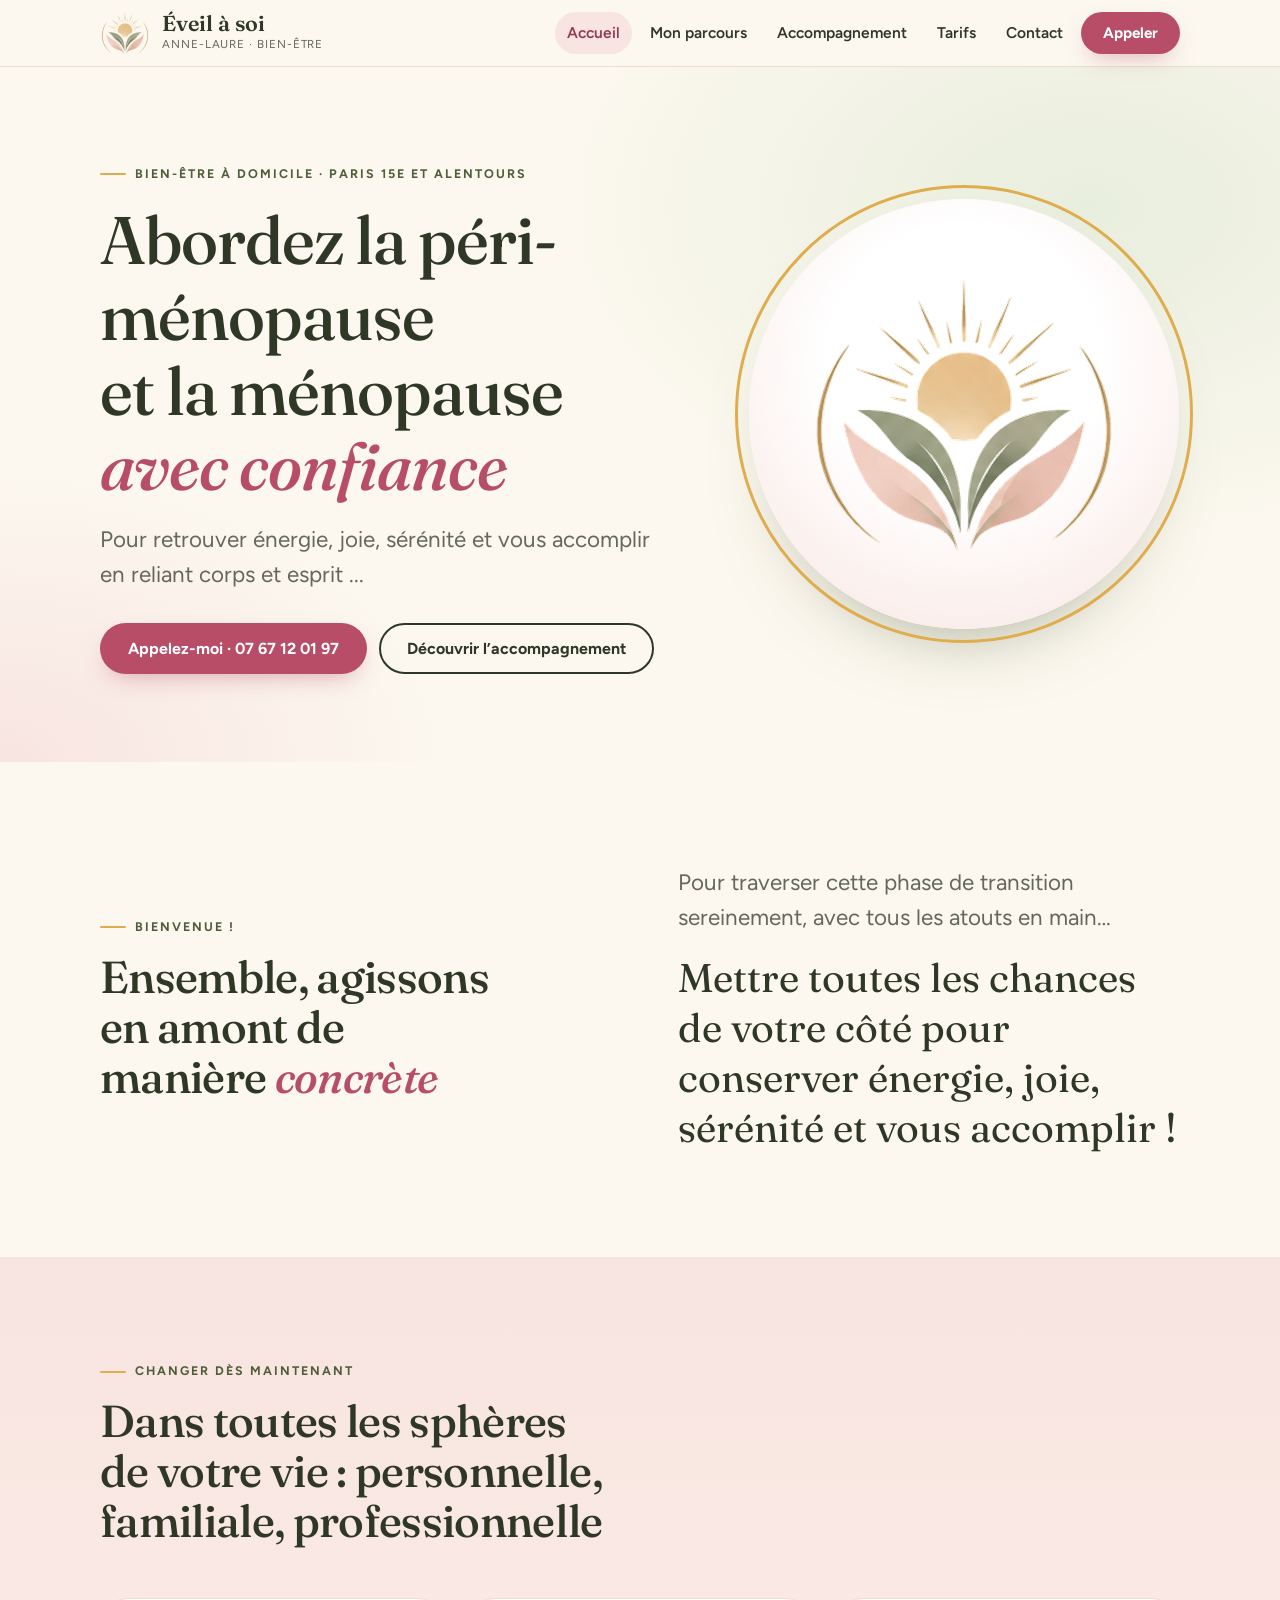
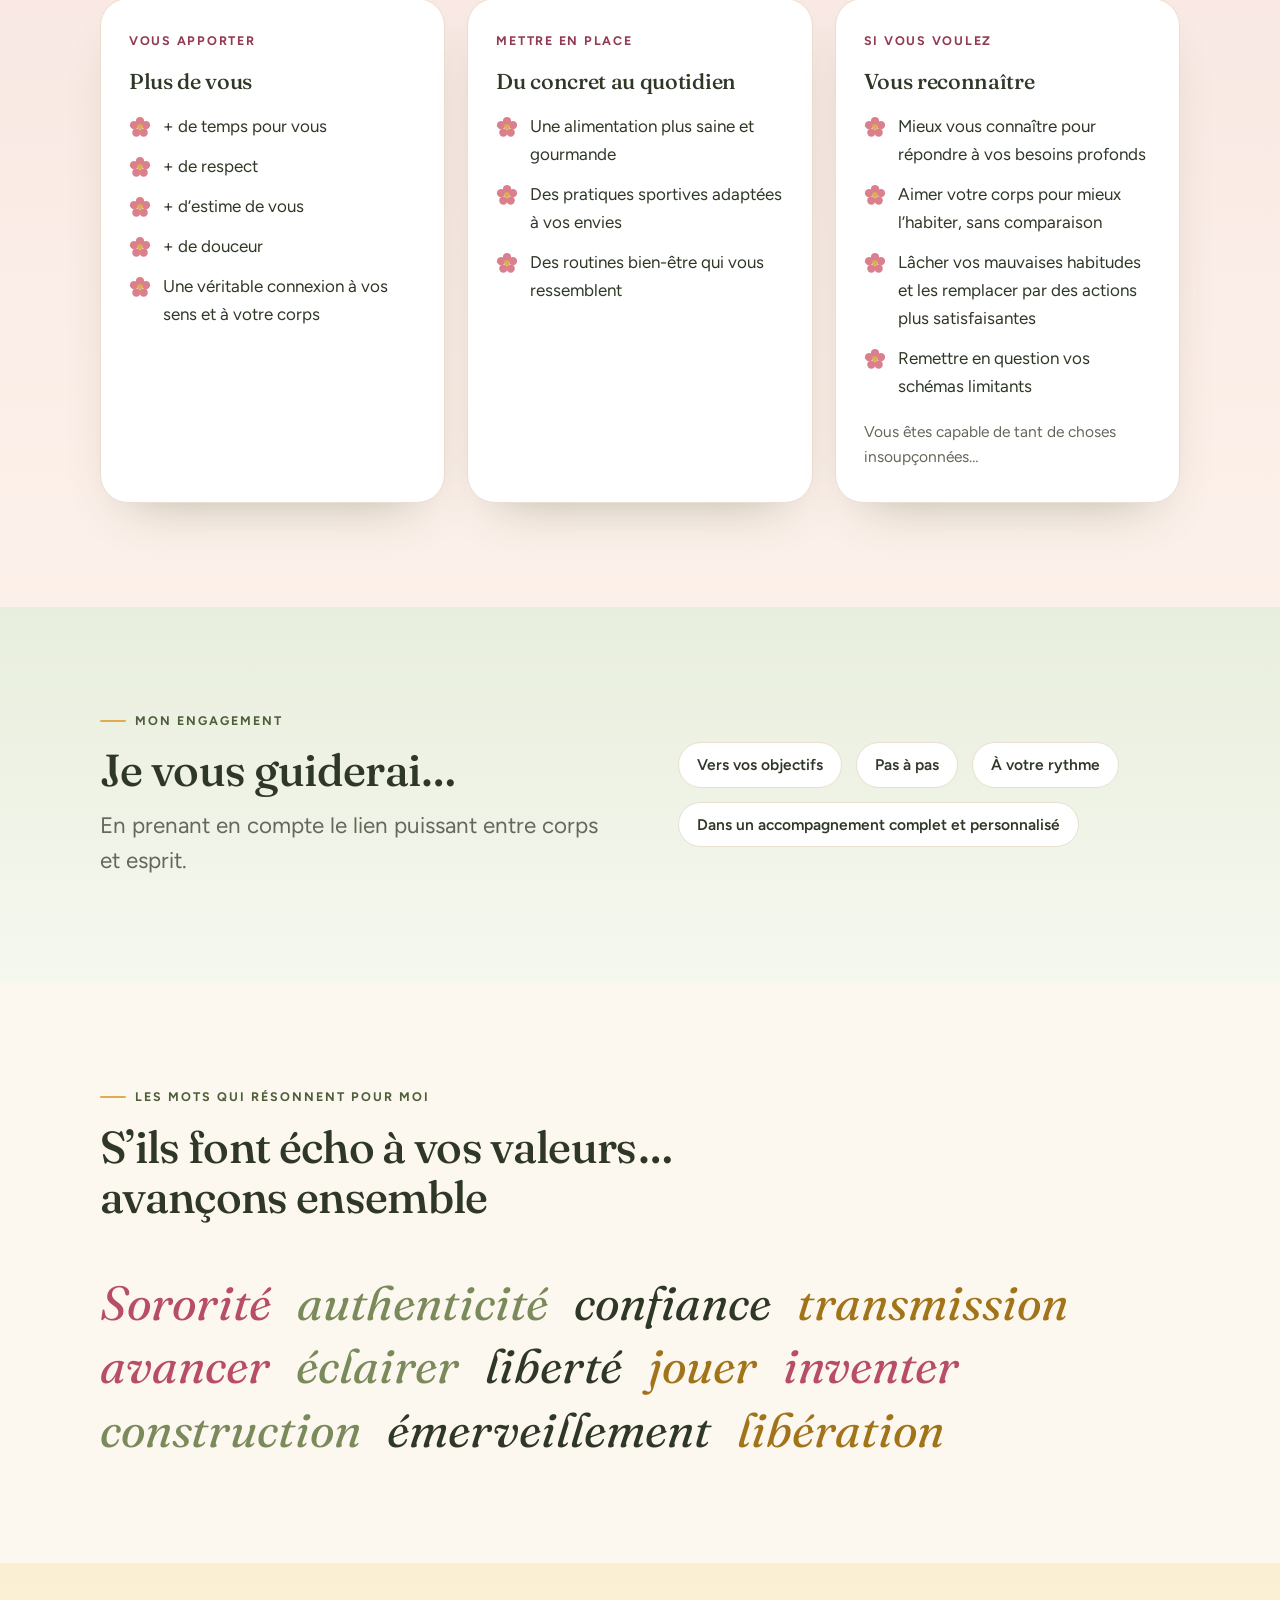
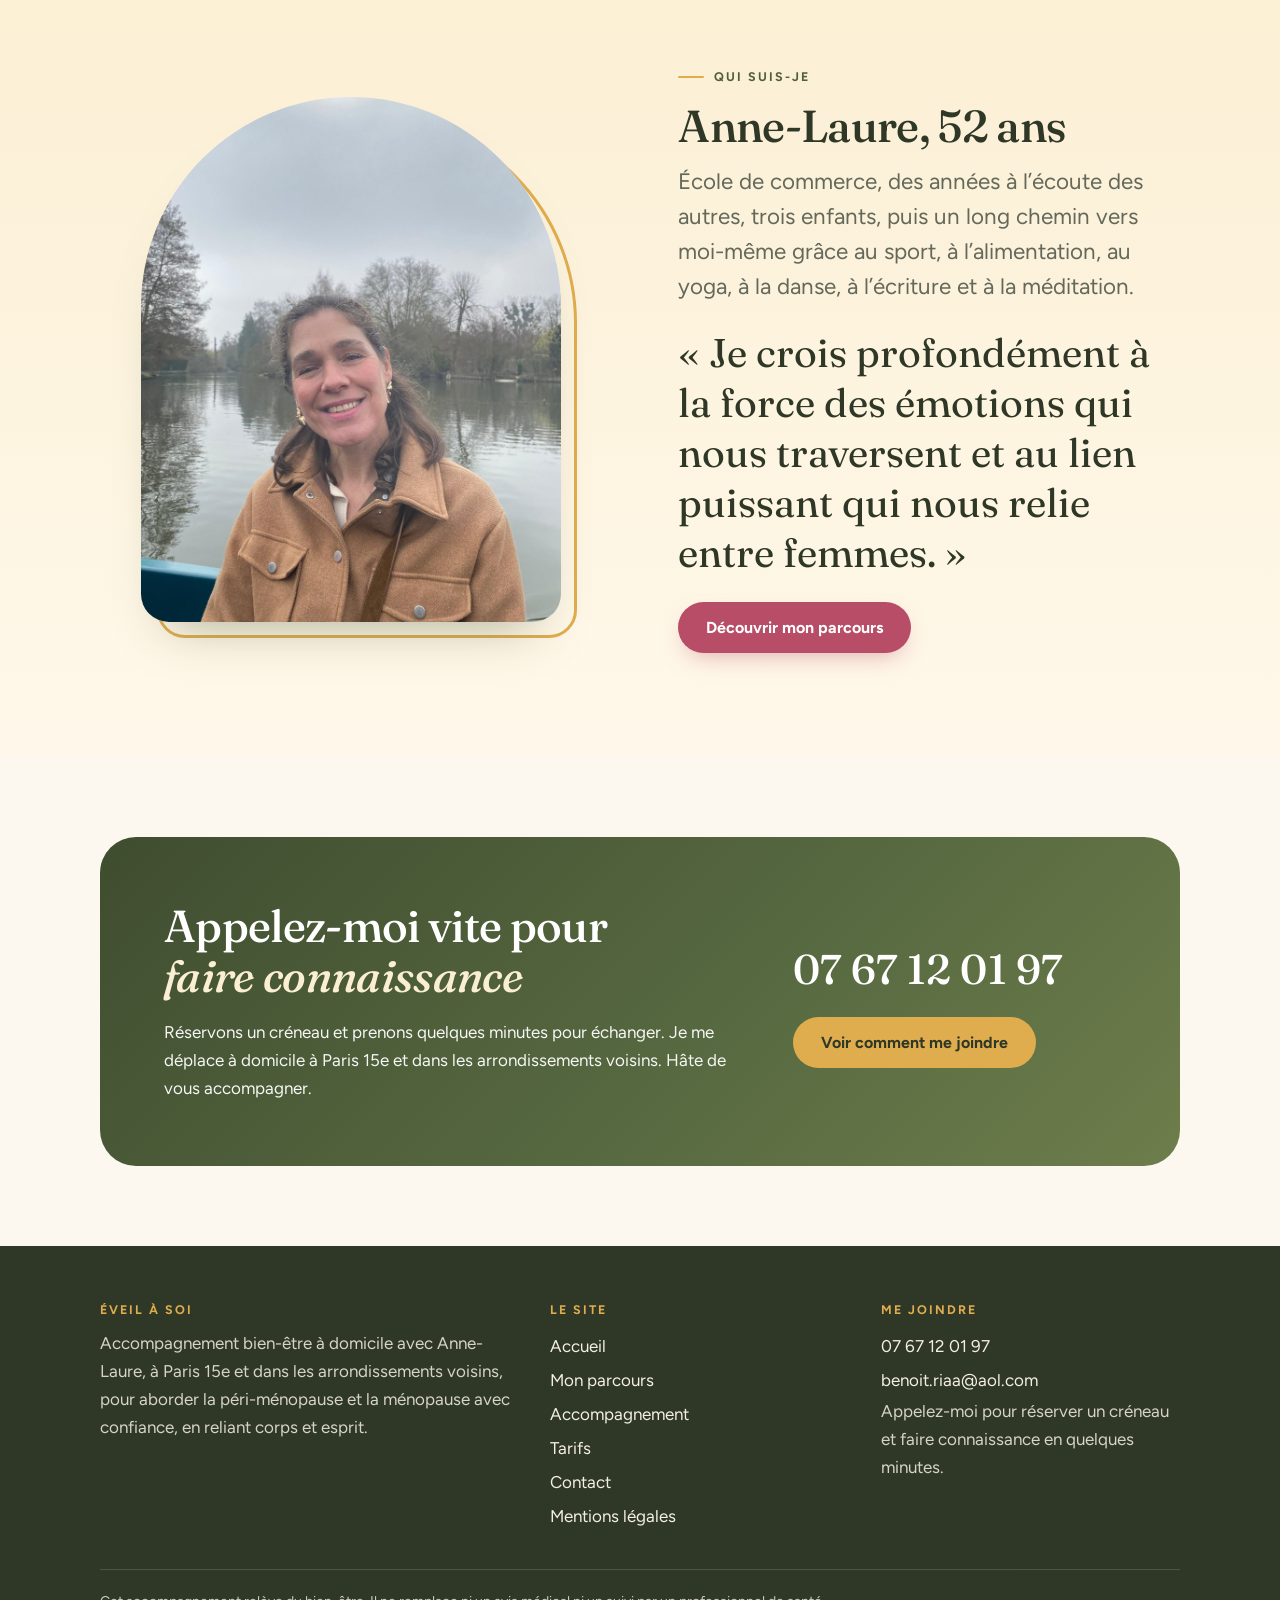
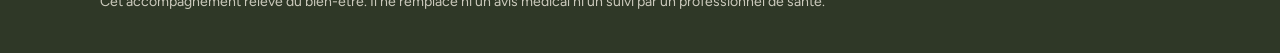
==== index.html @ 2b0d6196 "Update index.html" ====
<!doctype html><html lang="fr"><head><meta charset="utf-8"><meta name="viewport" content="width=device-width,initial-scale=1,viewport-fit=cover"><title>Éveil à soi Bien-être Paris 15e</title><meta name="description" content="Éveil à soi, accompagnement bien-être à domicile à Paris 15e pour aborder la péri-ménopause et la ménopause avec confiance."><meta name="theme-color" content="#b84d68"><link rel="icon" href="favicon.png" type="image/png"><link rel="apple-touch-icon" href="apple-touch-icon.png"><meta property="og:type" content="website"><meta property="og:locale" content="fr_FR"><meta property="og:title" content="Éveil à soi Bien-être Paris 15e"><meta property="og:description" content="Éveil à soi, accompagnement bien-être à domicile à Paris 15e pour aborder la péri-ménopause et la ménopause avec confiance."><meta property="og:image" content="https://annelaureriaudsimon-web.github.io/annelaure-bienetre/apercu-eveil.jpg"><meta property="og:image:width" content="1200"><meta property="og:image:height" content="630"><meta property="og:image:alt" content="Éveil à soi : un soleil se lève sur deux feuilles vertes et deux pétales roses"><meta name="twitter:card" content="summary_large_image"><link rel="canonical" href="https://annelaureriaudsimon-web.github.io/annelaure-bienetre/"><meta property="og:url" content="https://annelaureriaudsimon-web.github.io/annelaure-bienetre/"><link rel="preconnect" href="https://fonts.googleapis.com"><link rel="preconnect" href="https://fonts.gstatic.com" crossorigin><link rel="stylesheet" href="https://fonts.googleapis.com/css2?family=Figtree:wght@400;600;700&family=Fraunces:ital,opsz,wght@0,9..144,400;0,9..144,500;0,9..144,600;1,9..144,400;1,9..144,500&display=swap"><link rel="stylesheet" href="style.css"></head><body><div class="page"><header class="site-header"><div class="wrap bar">
<a class="brand" href="index.html"><img src="logo-eveil-petit.png" alt="" width="200" height="184"><span><b>Éveil à soi</b><small>Anne-Laure · Bien-être</small></span></a>
<button class="menu-btn" type="button" aria-expanded="false" aria-controls="nav">Menu</button>
<nav class="nav" id="nav" aria-label="Navigation principale"><a class="link" href="index.html" aria-current="page">Accueil</a><a class="link" href="a-propos.html">Mon parcours</a><a class="link" href="accompagnement.html">Accompagnement</a><a class="link" href="tarifs.html">Tarifs</a><a class="link" href="contact.html">Contact</a><a class="btn btn-main btn-sm" href="tel:+33767120197">Appeler</a></nav>
</div></header><main>
<section class="hero"><div class="wrap hero-grid">
<div>
<span class="eyebrow">Bien-être à domicile · Paris 15e et alentours</span>
<h1>Abordez la péri-ménopause <br> et la ménopause <em>avec confiance</em></h1>
<p class="lead">Pour retrouver énergie, joie, sérénité et vous accomplir <br> en reliant corps et esprit ...</p>
<div class="btn-row"><a class="btn btn-main" href="tel:+33767120197">Appelez-moi · 07 67 12 01 97</a><a class="btn btn-ghost" href="accompagnement.html">Découvrir l’accompagnement</a></div>
</div>
<div class="emblem"><img src="logo-eveil.png" alt="Logo Éveil à soi : un soleil se lève sur deux feuilles vertes et deux pétales roses." width="592" height="544"></div>
</div></section>

<section class="section"><div class="wrap split">
<div class="head" style="margin:0"><span class="eyebrow">Bienvenue !</span><h2>Ensemble, agissons en amont de manière <em>concrète</em></h2></div>
<div style="display:grid;gap:18px"><p class="lead">Pour traverser cette phase de transition sereinement, avec tous les atouts en main…</p><p class="big-quote">Mettre toutes les chances de votre côté pour conserver énergie, joie, sérénité et vous accomplir !</p></div>
</div></section>

<section class="section tint-blush"><div class="wrap">
<div class="head"><span class="eyebrow">Changer dès maintenant</span><h2>Dans toutes les sphères de votre vie : personnelle, familiale, professionnelle</h2></div>
<div class="cards">
<article class="card raised"><span class="tag">Vous apporter</span><h3>Plus de vous</h3><ul class="petals"><li>+ de temps pour vous</li><li>+ de respect</li><li>+ d’estime de vous</li><li>+ de douceur</li><li>Une véritable connexion à vos sens et à votre corps</li></ul></article>
<article class="card raised"><span class="tag">Mettre en place</span><h3>Du concret au quotidien</h3><ul class="petals"><li>Une alimentation plus saine et gourmande</li><li>Des pratiques sportives adaptées à vos envies</li><li>Des routines bien-être qui vous ressemblent</li></ul></article>
<article class="card raised"><span class="tag">Si vous voulez</span><h3>Vous reconnaître</h3><ul class="petals"><li>Mieux vous connaître pour répondre à vos besoins profonds</li><li>Aimer votre corps pour mieux l’habiter, sans comparaison</li><li>Lâcher vos mauvaises habitudes et les remplacer par des actions plus satisfaisantes</li><li>Remettre en question vos schémas limitants</li></ul><p class="note">Vous êtes capable de tant de choses insoupçonnées…</p></article>
</div></div></section>

<section class="section tint-sky"><div class="wrap split">
<div class="head" style="margin:0"><span class="eyebrow">Mon engagement</span><h2>Je vous guiderai…</h2><p class="lead">En prenant en compte le lien puissant entre corps et esprit.</p></div>
<div class="chips" style="gap:14px"><span class="chip">Vers vos objectifs</span><span class="chip">Pas à pas</span><span class="chip">À votre rythme</span><span class="chip">Dans un accompagnement complet et personnalisé</span></div>
</div></section>

<section class="section"><div class="wrap">
<div class="head"><span class="eyebrow">Les mots qui résonnent pour moi</span><h2>S’ils font écho à vos valeurs… avançons ensemble</h2></div>
<p class="words"><span>Sororité</span><span>authenticité</span><span>confiance</span><span>transmission</span><span>avancer</span><span>éclairer</span><span>liberté</span><span>jouer</span><span>inventer</span><span>construction</span><span>émerveillement</span><span>libération</span></p>
</div></section>

<section class="section tint-sun"><div class="wrap split">
<figure class="portrait"><img src="portrait.jpg" alt="Anne-Laure, souriante, en manteau camel au bord d’une rivière" width="900" height="1200"></figure>
<div style="display:grid;gap:24px">
<div class="head" style="margin:0"><span class="eyebrow">Qui suis-je</span><h2>Anne-Laure, 52 ans</h2><p class="lead">École de commerce, des années à l’écoute des autres, trois enfants, puis un long chemin vers moi-même grâce au sport, à l’alimentation, au yoga, à la danse, à l’écriture et à la méditation.</p></div>
<p class="big-quote">« Je crois profondément à la force des émotions qui nous traversent et au lien puissant qui nous relie entre femmes. »</p>
<div class="btn-row"><a class="btn btn-main" href="a-propos.html">Découvrir mon parcours</a></div>
</div>
</div></section>
<div class="wrap cta-wrap"><div class="cta">
<div style="display:grid;gap:16px"><h2>Appelez-moi vite pour <em>faire connaissance</em></h2><p>Réservons un créneau et prenons quelques minutes pour échanger. Je me déplace à domicile à Paris 15e et dans les arrondissements voisins. Hâte de vous accompagner.</p></div>
<div class="side"><a class="phone" href="tel:+33767120197">07 67 12 01 97</a><a class="btn btn-sun" href="contact.html">Voir comment me joindre</a></div>
</div></div>
</main><footer class="site-footer"><div class="wrap">
<div class="foot">
<div><h4>Éveil à soi</h4><p>Accompagnement bien-être à domicile avec Anne-Laure, à Paris 15e et dans les arrondissements voisins, pour aborder la péri-ménopause et la ménopause avec confiance, en reliant corps et esprit.</p></div>
<div><h4>Le site</h4><a href="index.html">Accueil</a><a href="a-propos.html">Mon parcours</a><a href="accompagnement.html">Accompagnement</a><a href="tarifs.html">Tarifs</a><a href="contact.html">Contact</a><a href="mentions-legales.html">Mentions légales</a></div>
<div><h4>Me joindre</h4><a href="tel:+33767120197">07 67 12 01 97</a><a href="mailto:benoit.riaa@aol.com">benoit.riaa@aol.com</a><p>Appelez-moi pour réserver un créneau et faire connaissance en quelques minutes.</p></div>
</div>
<p class="legal">Cet accompagnement relève du bien-être. Il ne remplace ni un avis médical ni un suivi par un professionnel de santé.</p>
</div></footer></div><script src="site.js"></script></body></html>
---- style.css ----
/* Concept : pages aériennes, grandes respirations, lavis de ciel et de pivoine, titres en serif doux, un accent doré. */
:root{
  --paper:#fcf8ef;
  --blush:#f8e4e0;
  --sky:#e8eedd;
  --apricot:#fbefd3;
  --peony:#b84d68;
  --peony-deep:#933a52;
  --sun:#e0ad4e;
  --leaf:#7a8a5a;
  --leaf-deep:#4f5e3a;
  --ink:#2f3827;
  --muted:#64685a;
  --line:#eadfce;
  --white:#ffffff;
  --display:"Fraunces",Georgia,"Times New Roman",serif;
  --body:"Figtree","Helvetica Neue",Arial,sans-serif;
  --petal:url("data:image/svg+xml,%3Csvg xmlns='http://www.w3.org/2000/svg' viewBox='0 0 24 24'%3E%3Cg fill='%23d9808c'%3E%3Ccircle cx='12' cy='5.5' r='4.5'/%3E%3Ccircle cx='18.5' cy='10' r='4.5'/%3E%3Ccircle cx='16' cy='18' r='4.5'/%3E%3Ccircle cx='8' cy='18' r='4.5'/%3E%3Ccircle cx='5.5' cy='10' r='4.5'/%3E%3C/g%3E%3Ccircle cx='12' cy='12' r='3' fill='%23e0ad4e'/%3E%3C/svg%3E");
  color-scheme:light;
}
*{box-sizing:border-box}
html{scroll-behavior:smooth}
body{margin:0;background:var(--paper);color:var(--ink);font-family:var(--body);font-size:1.0625rem;line-height:1.65;-webkit-font-smoothing:antialiased}
img{max-width:100%;display:block}
a{color:var(--peony-deep)}
a:focus-visible,button:focus-visible{outline:3px solid var(--sun);outline-offset:3px;border-radius:6px}
h1,h2,h3{font-family:var(--display);font-weight:500;line-height:1.12;letter-spacing:-.015em;text-wrap:balance;margin:0}
h1{font-size:clamp(2.3rem,5.6vw,4.2rem)}
h2{font-size:clamp(1.8rem,3.8vw,2.8rem)}
h3{font-size:1.35rem}
em{font-style:italic;color:var(--peony)}
p{margin:0}
.wrap{width:100%;max-width:1120px;margin-inline:auto;padding-inline:20px}
.eyebrow{font-size:.78rem;font-weight:700;letter-spacing:.16em;text-transform:uppercase;color:var(--leaf-deep);display:inline-flex;align-items:center;gap:.6rem}
.eyebrow::before{content:"";width:1.6rem;height:2px;background:var(--sun);border-radius:2px}
.lead{font-size:clamp(1.15rem,2vw,1.4rem);line-height:1.55;color:var(--muted);max-width:40rem}

/* header */
.site-header{position:sticky;top:env(safe-area-inset-top,0px);z-index:20;background:rgba(252,248,239,.92);backdrop-filter:blur(10px);border-bottom:1px solid var(--line)}
.bar{display:flex;align-items:center;justify-content:space-between;gap:16px;padding-block:10px}
.brand{display:flex;align-items:center;gap:12px;text-decoration:none;color:var(--ink);min-width:0}
.brand img{height:46px;width:auto;flex:none}
.brand b{font-family:var(--display);font-weight:600;font-size:1.35rem;display:block;line-height:1.1}
.brand small{display:block;font-size:.72rem;letter-spacing:.08em;text-transform:uppercase;color:var(--muted)}
.nav{display:flex;align-items:center;gap:6px}
.nav a.link{text-decoration:none;color:var(--ink);font-weight:600;font-size:.97rem;padding:8px 12px;border-radius:999px}
.nav a.link:hover{background:var(--blush)}
.nav a.link[aria-current="page"]{background:var(--blush);color:var(--peony-deep)}
.menu-btn{display:none;background:var(--blush);border:0;color:var(--ink);font:600 .95rem var(--body);padding:10px 16px;border-radius:999px;cursor:pointer}

/* buttons */
.btn{display:inline-flex;align-items:center;justify-content:center;gap:.6rem;font:700 1rem var(--body);text-decoration:none;padding:14px 26px;border-radius:999px;border:2px solid transparent;cursor:pointer;transition:transform .2s,box-shadow .2s,background .2s}
.btn-main{background:var(--peony);color:#fff;box-shadow:0 10px 24px -10px rgba(184,77,104,.5)}
.btn-main:hover{background:var(--peony-deep);transform:translateY(-2px)}
.btn-ghost{background:transparent;border-color:var(--ink);color:var(--ink)}
.btn-ghost:hover{background:var(--ink);color:#fff}
.btn-sun{background:var(--sun);color:var(--ink)}
.btn-sun:hover{transform:translateY(-2px);box-shadow:0 10px 24px -10px rgba(0,0,0,.4)}
.btn-sm{padding:10px 20px;font-size:.95rem}
.btn-row{display:flex;flex-wrap:wrap;gap:12px}

/* sections */
.section{padding-block:clamp(56px,9vw,104px)}
.tint-blush{background:linear-gradient(180deg,var(--blush),#fcf1ea)}
.tint-sky{background:linear-gradient(180deg,var(--sky),#f5f8ef)}
.tint-sun{background:linear-gradient(180deg,var(--apricot),#fff8ea)}
.head{display:grid;gap:14px;margin-bottom:clamp(28px,5vw,52px);max-width:46rem}

/* hero */
.hero{position:relative;overflow:hidden;padding-block:clamp(40px,7vw,88px);background:
  radial-gradient(60% 70% at 85% 20%,var(--sky),transparent 70%),
  radial-gradient(50% 60% at 0% 100%,var(--blush),transparent 70%),var(--paper)}
.hero-grid{display:grid;grid-template-columns:1.15fr .85fr;gap:clamp(24px,5vw,64px);align-items:center}
.hero-grid>*{min-width:0}
.hero h1{margin-block:18px 20px}
.hero .lead{margin-bottom:30px}
.emblem{position:relative;isolation:isolate;justify-self:center;width:min(100%,430px);aspect-ratio:1;border-radius:50%;display:grid;place-items:center;background:radial-gradient(circle at 50% 38%,#fff 0%,#fff 40%,var(--blush) 100%);box-shadow:0 40px 70px -40px rgba(79,94,58,.5)}
.emblem::before{content:"";position:absolute;inset:-14px;border:3px solid var(--sun);border-radius:50%;z-index:-1}
.emblem img{width:74%;height:auto}
.page-hero{padding-block:clamp(48px,8vw,92px) clamp(40px,6vw,64px);background:radial-gradient(60% 90% at 90% 0%,var(--sky),transparent 70%),radial-gradient(50% 80% at 0% 100%,var(--blush),transparent 70%),var(--paper)}
.page-hero h1{margin-block:16px 18px;font-size:clamp(2.1rem,5vw,3.6rem)}

/* lists */
.petals{list-style:none;margin:0;padding:0;display:grid;gap:12px}
.petals li{position:relative;padding-left:34px}
.petals li::before{content:"";position:absolute;left:0;top:.2em;width:22px;height:22px;background:var(--petal) center/contain no-repeat}
.cards{display:grid;grid-template-columns:repeat(3,1fr);gap:22px}
.cards>*{min-width:0}
.card{background:var(--white);border:1px solid var(--line);border-radius:28px;padding:32px 28px;display:grid;gap:18px;align-content:start}
.card h3{color:var(--ink)}
.card .tag{font-size:.78rem;font-weight:700;letter-spacing:.14em;text-transform:uppercase;color:var(--peony-deep)}
.card.raised{box-shadow:0 24px 50px -30px rgba(79,94,58,.45)}
.card .note{color:var(--muted);font-size:.97rem}

/* statements */
.split{display:grid;grid-template-columns:1fr 1fr;gap:clamp(28px,6vw,80px);align-items:center}
.split>*{min-width:0}
.big-quote{font-family:var(--display);font-size:clamp(1.6rem,3.4vw,2.5rem);line-height:1.25;font-weight:400}
.chips{display:flex;flex-wrap:wrap;gap:10px}
.chip{background:var(--white);border:1px solid var(--line);border-radius:999px;padding:9px 18px;font-weight:600;font-size:.97rem}
.words{display:flex;flex-wrap:wrap;gap:6px 26px;font-family:var(--display);font-size:clamp(1.7rem,4.2vw,3rem);line-height:1.2;font-style:italic}
.words span:nth-child(4n+1){color:var(--peony)}
.words span:nth-child(4n+2){color:var(--leaf)}
.words span:nth-child(4n+3){color:var(--ink)}
.words span:nth-child(4n){color:#a2741a}
.tools{display:grid;grid-template-columns:repeat(3,1fr);gap:16px;padding:0;margin:0;list-style:none}
.tools li{background:var(--white);border:1px solid var(--line);border-radius:22px;padding:22px 22px 22px 66px;position:relative;font-weight:600;min-width:0}
.tools li::before{content:"";position:absolute;left:22px;top:22px;width:28px;height:28px;background:var(--petal) center/contain no-repeat}
.tools li span{display:block;font-weight:400;color:var(--muted);font-size:.95rem;margin-top:2px}

/* timeline (parcours) */
.path{list-style:none;margin:0;padding:0;display:grid;gap:0;position:relative}
.path li{position:relative;padding:0 0 30px 40px;border-left:2px solid var(--line);margin-left:9px}
.path li:last-child{border-left-color:transparent;padding-bottom:0}
.path li::before{content:"";position:absolute;left:-12px;top:2px;width:22px;height:22px;background:var(--petal) center/contain no-repeat}
.path b{font-family:var(--display);font-weight:600;font-size:1.2rem;display:block;color:var(--ink)}
.path span{color:var(--muted)}

/* prices */
.price{font-family:var(--display);font-size:clamp(3rem,7vw,4.6rem);line-height:1;color:var(--peony)}
.price small{font-family:var(--body);font-size:1rem;color:var(--muted);font-weight:600}
.two{display:grid;grid-template-columns:1fr 1fr;gap:22px}
.two>*{min-width:0}
.ribbon{display:inline-block;background:var(--sun);color:var(--ink);font-weight:700;font-size:.8rem;letter-spacing:.1em;text-transform:uppercase;padding:6px 14px;border-radius:999px;justify-self:start}

/* call to action */
.cta{background:linear-gradient(135deg,#3f4d2f,#566840 55%,#6d7d4b);color:#fff;border-radius:36px;padding:clamp(32px,6vw,64px);display:grid;grid-template-columns:1.3fr .7fr;gap:28px;align-items:center;position:relative;overflow:hidden}
.cta>*{min-width:0}
.cta h2{color:#fff}
.cta em{color:var(--apricot)}
.cta p{color:#fff;opacity:.95}
.cta .side{display:grid;gap:14px;justify-items:start}
.phone{font-family:var(--display);font-size:clamp(1.8rem,4.4vw,2.6rem);font-weight:500;letter-spacing:.01em;color:inherit;text-decoration:none;overflow-wrap:anywhere}
.cta-wrap{padding-block:clamp(40px,7vw,80px)}

/* contact */
.contact-box{background:var(--white);border:1px solid var(--line);border-radius:32px;padding:clamp(28px,5vw,48px);display:grid;gap:20px;box-shadow:0 30px 60px -40px rgba(79,94,58,.5)}
.contact-box .phone{color:var(--peony)}
.copy-ok{font-size:.9rem;color:var(--leaf-deep);font-weight:600;min-height:1.4em}

/* footer */
.site-footer{background:var(--ink);color:#f4efe3;padding-block:56px 40px}
.foot{display:grid;grid-template-columns:1.4fr 1fr 1fr;gap:32px}
.foot>*{min-width:0}
.foot h4{margin:0 0 12px;font:700 .78rem var(--body);letter-spacing:.16em;text-transform:uppercase;color:var(--sun)}
.foot a{color:#f4efe3;text-decoration:none;display:block;padding:3px 0}
.foot a:hover{text-decoration:underline}
.foot p{opacity:.85;max-width:26rem}
.legal{margin-top:36px;padding-top:20px;border-top:1px solid rgba(255,255,255,.18);font-size:.88rem;opacity:.8}

@media (max-width:860px){
  .hero-grid,.split,.cta,.foot,.two{grid-template-columns:1fr}
  .cards,.tools{grid-template-columns:1fr}
  .emblem{width:min(78%,340px);order:-1}
  .menu-btn{display:inline-block}
  .nav{position:absolute;left:0;right:0;top:100%;background:var(--paper);border-bottom:1px solid var(--line);flex-direction:column;align-items:stretch;padding:12px 20px 20px;display:none}
  .nav.open{display:flex}
  .nav a.link{padding:12px 14px}
  .site-header .btn-sm{display:none}
  .brand small{display:none}
}
@media (min-width:600px) and (max-width:860px){.tools{grid-template-columns:1fr 1fr}.cards{grid-template-columns:1fr 1fr}}
@media (prefers-reduced-motion:reduce){*{transition:none!important;scroll-behavior:auto!important}}

/* portrait en arche */
.portrait{position:relative;isolation:isolate;justify-self:center;width:min(100%,420px);margin:0}
.portrait img{width:100%;height:auto;aspect-ratio:4/5;object-fit:cover;object-position:50% 40%;border-radius:50% 50% 28px 28px / 40% 40% 28px 28px;box-shadow:0 30px 50px -30px rgba(79,94,58,.5)}
.portrait::before{content:"";position:absolute;inset:16px -16px -16px 16px;border:3px solid var(--sun);border-radius:50% 50% 28px 28px / 40% 40% 28px 28px;z-index:-1}
.zone{display:flex;flex-wrap:wrap;gap:12px}
.zone .chip{font-size:1.05rem;padding:12px 22px}
.chip-main{background:var(--peony);border-color:var(--peony);color:#fff}
@media (max-width:860px){.portrait{width:min(78%,340px);order:-1;margin-right:16px}}
.sr{position:absolute;width:1px;height:1px;overflow:hidden;clip:rect(0 0 0 0);white-space:nowrap}

/* pages texte et notes */
.prose{display:grid;gap:14px}
.prose>*{max-width:46rem}
.prose h2{font-size:clamp(1.35rem,2.6vw,1.7rem);margin-top:18px}
.prose h2:first-child{margin-top:0}
.fine{color:var(--muted);font-size:.95rem;margin-top:8px}
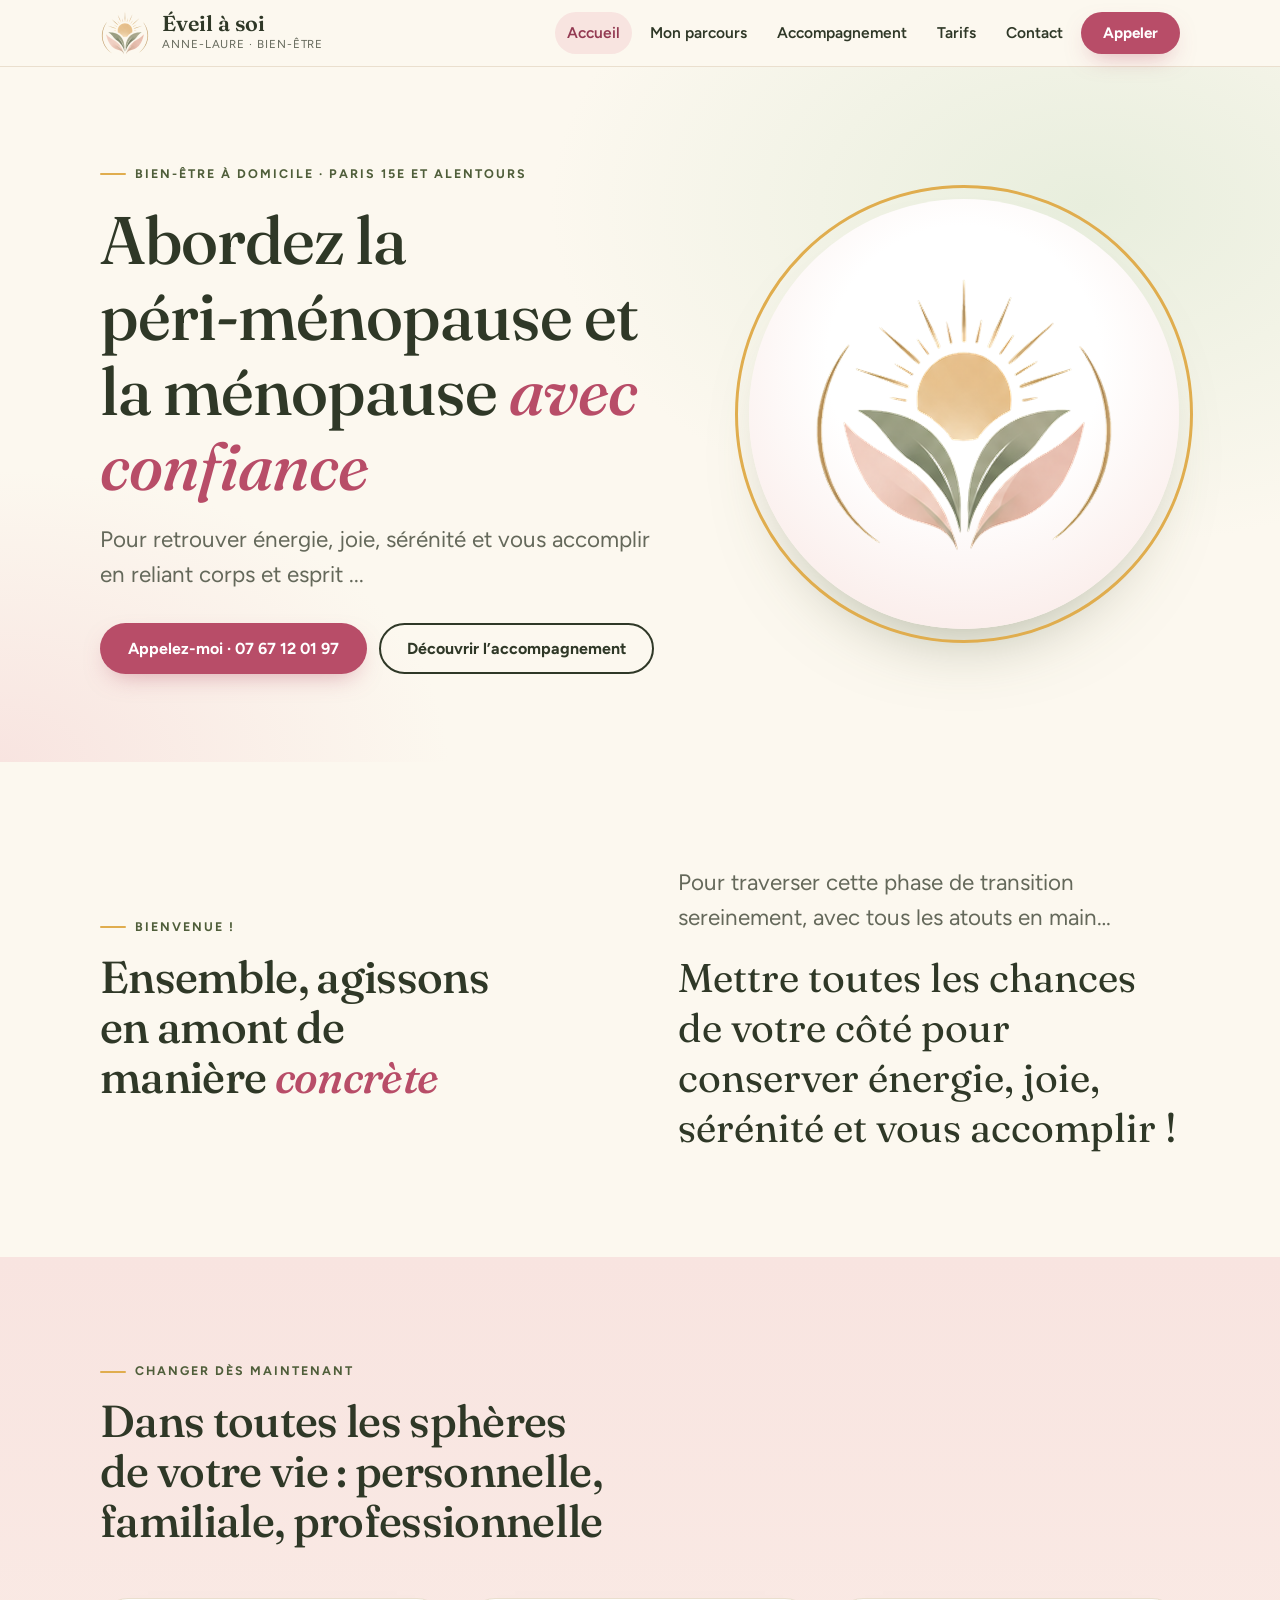
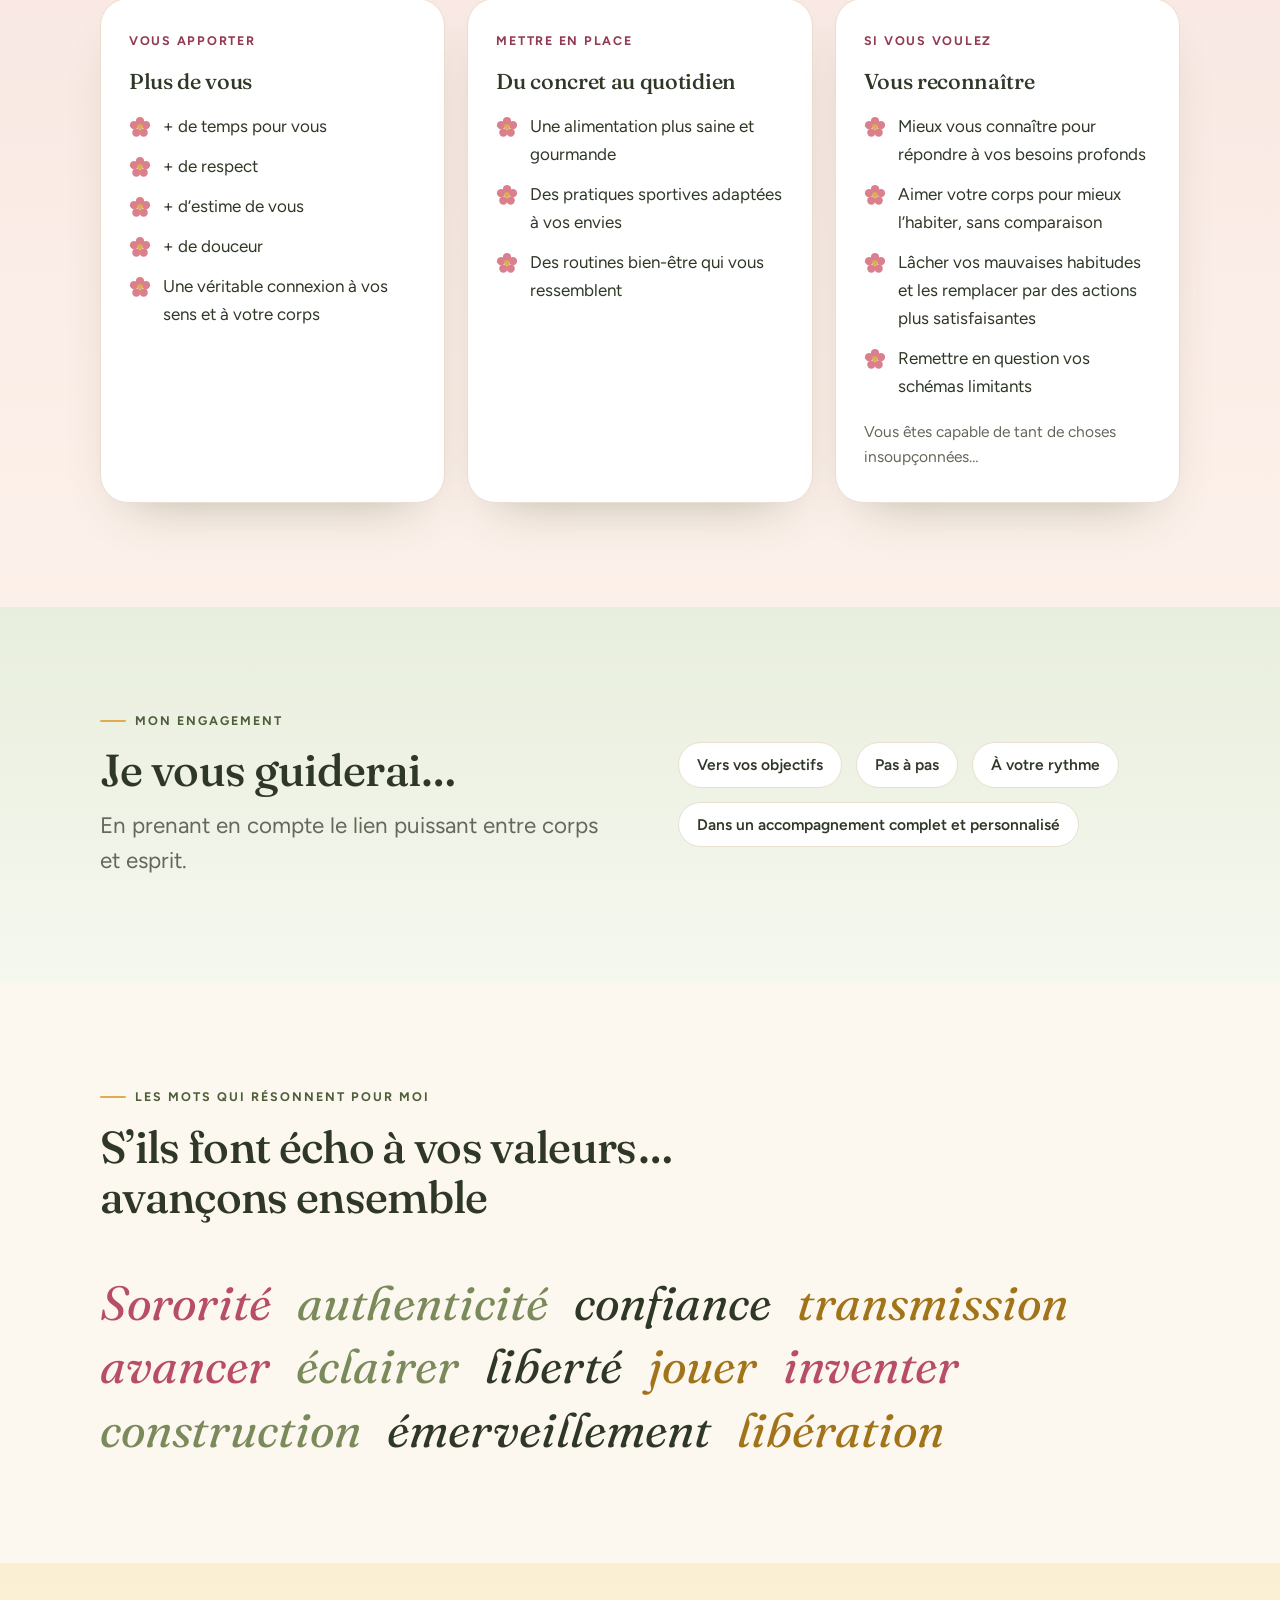
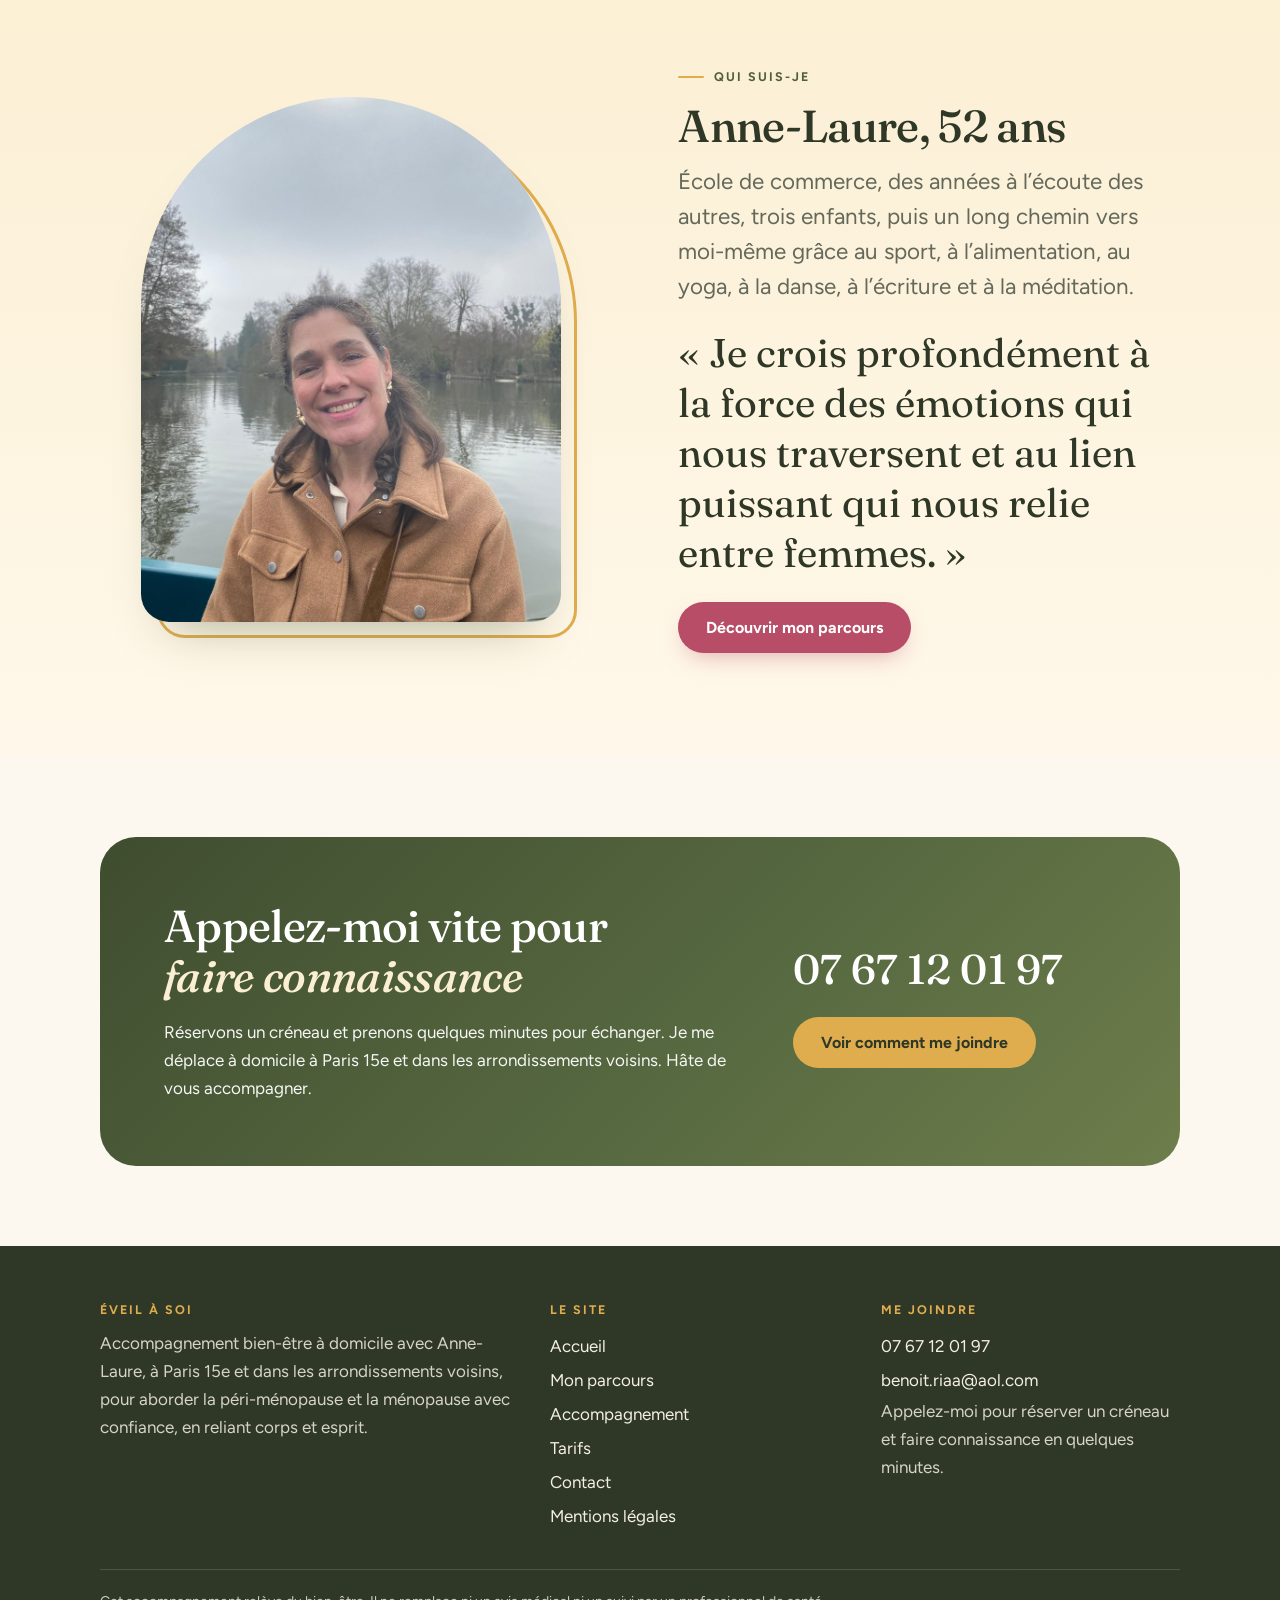
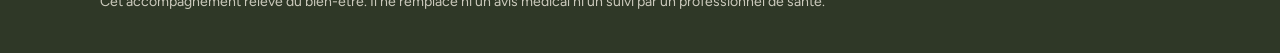
==== commit bf922428: "Update index.html" ====
--- a/index.html
+++ b/index.html
@@ -6,7 +6,7 @@
 <section class="hero"><div class="wrap hero-grid">
 <div>
 <span class="eyebrow">Bien-être à domicile · Paris 15e et alentours</span>
-<h1>Abordez la péri-ménopause <br> et la ménopause <em>avec confiance</em></h1>
+<h1>Abordez la<br>  péri-ménopause et la ménopause <em>avec confiance</em></h1>
 <p class="lead">Pour retrouver énergie, joie, sérénité et vous accomplir <br> en reliant corps et esprit ...</p>
 <div class="btn-row"><a class="btn btn-main" href="tel:+33767120197">Appelez-moi · 07 67 12 01 97</a><a class="btn btn-ghost" href="accompagnement.html">Découvrir l’accompagnement</a></div>
 </div>
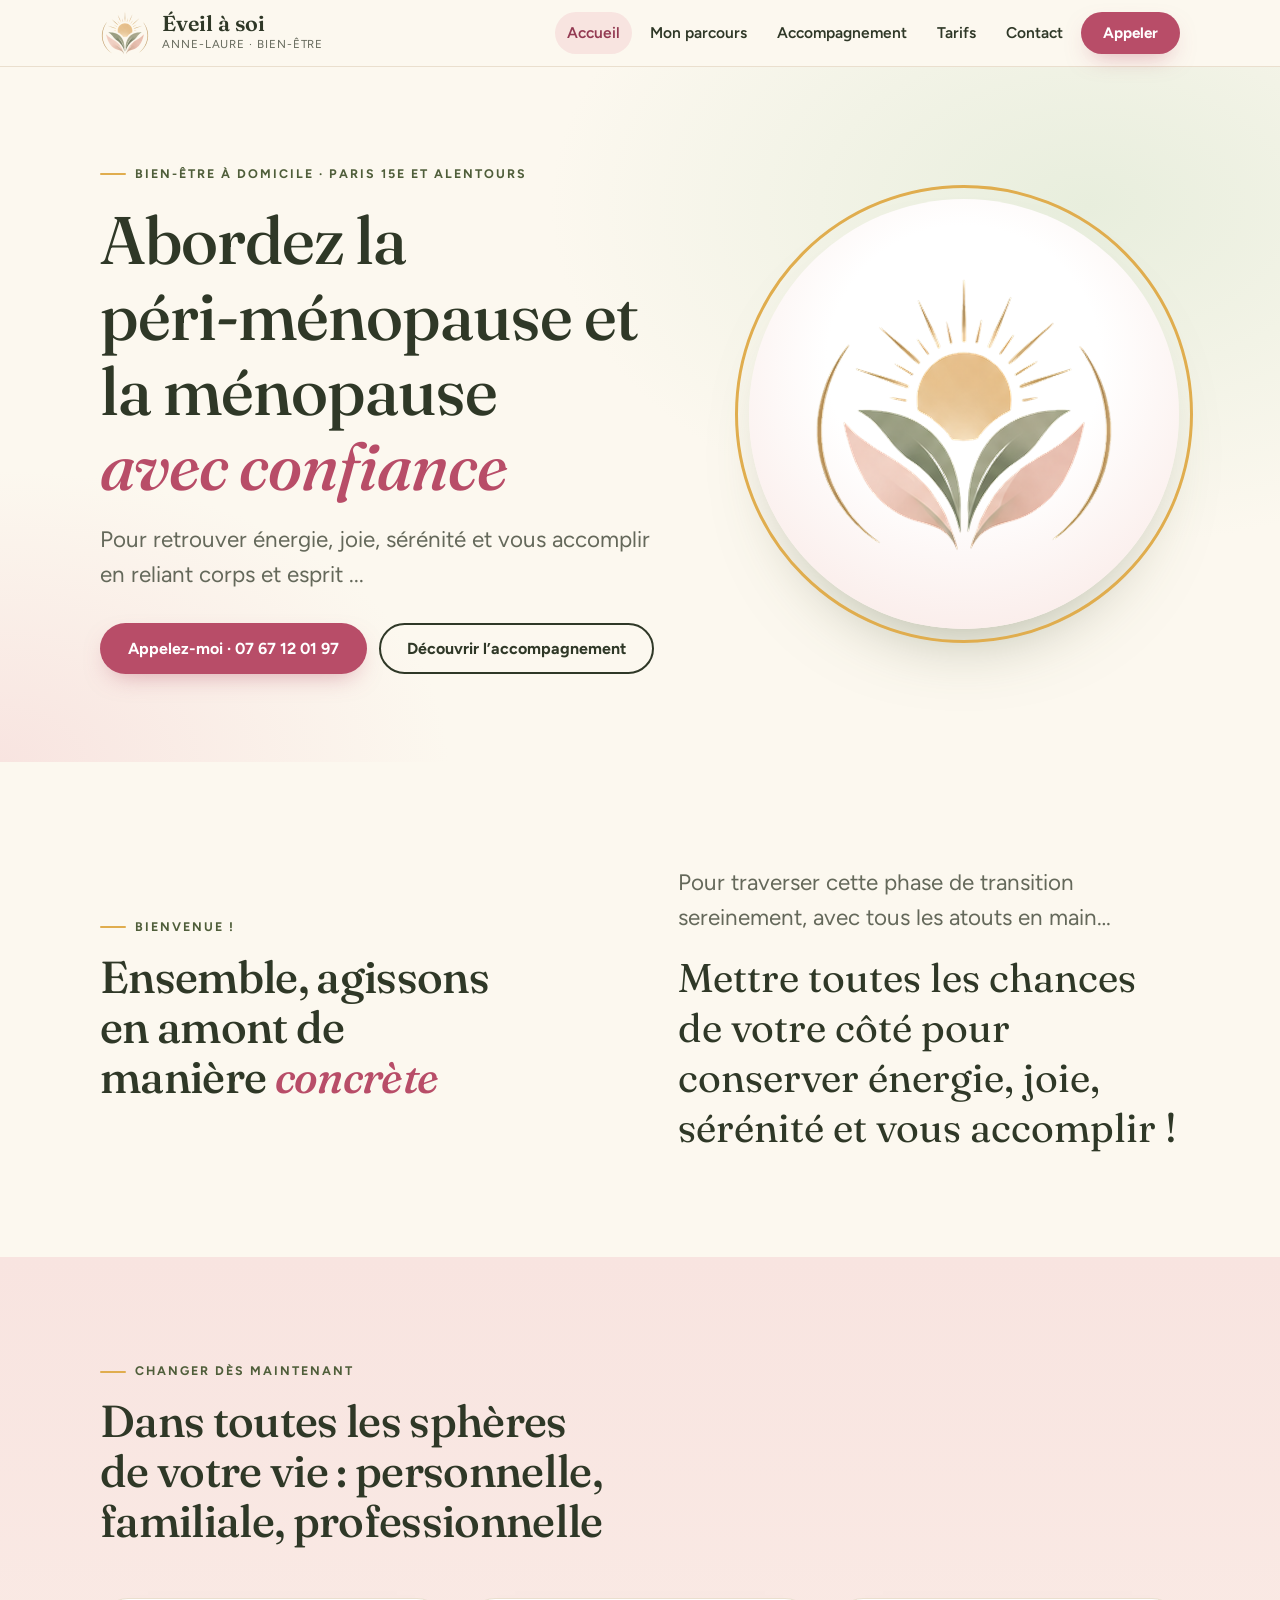
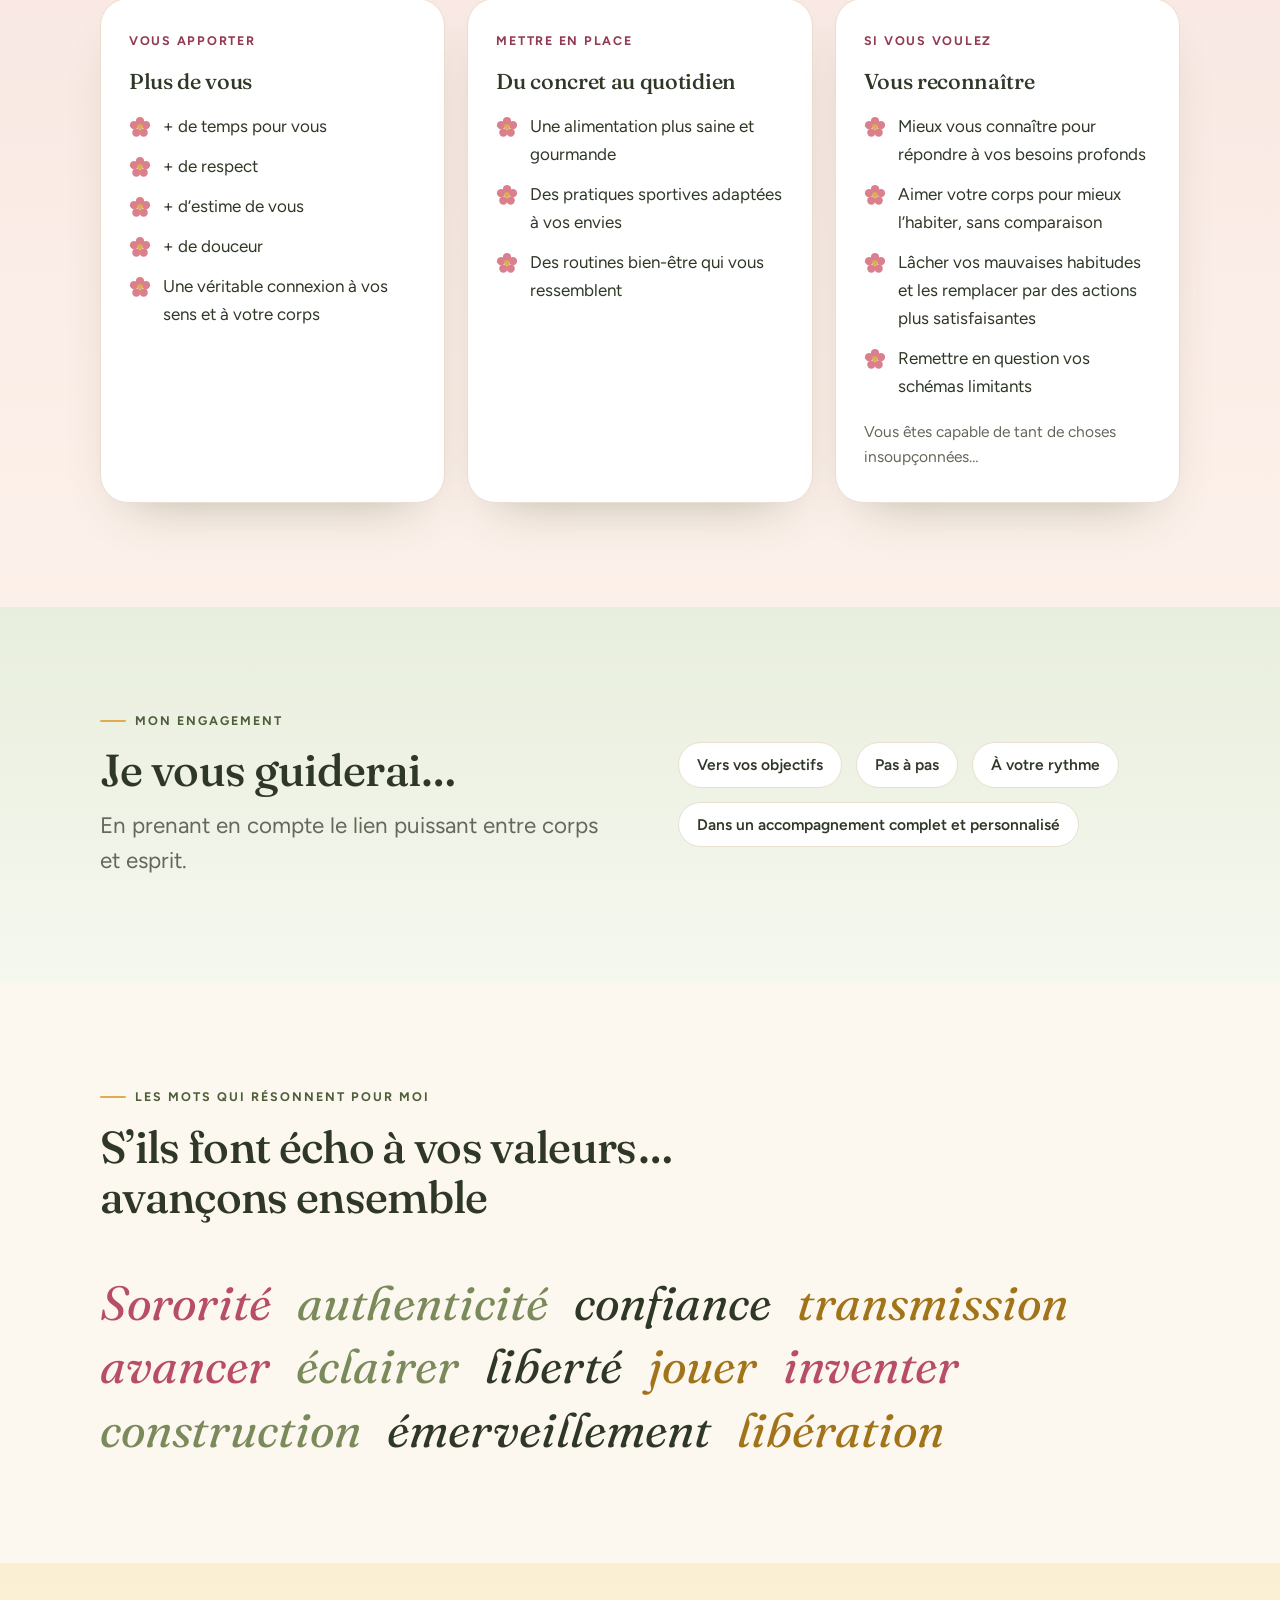
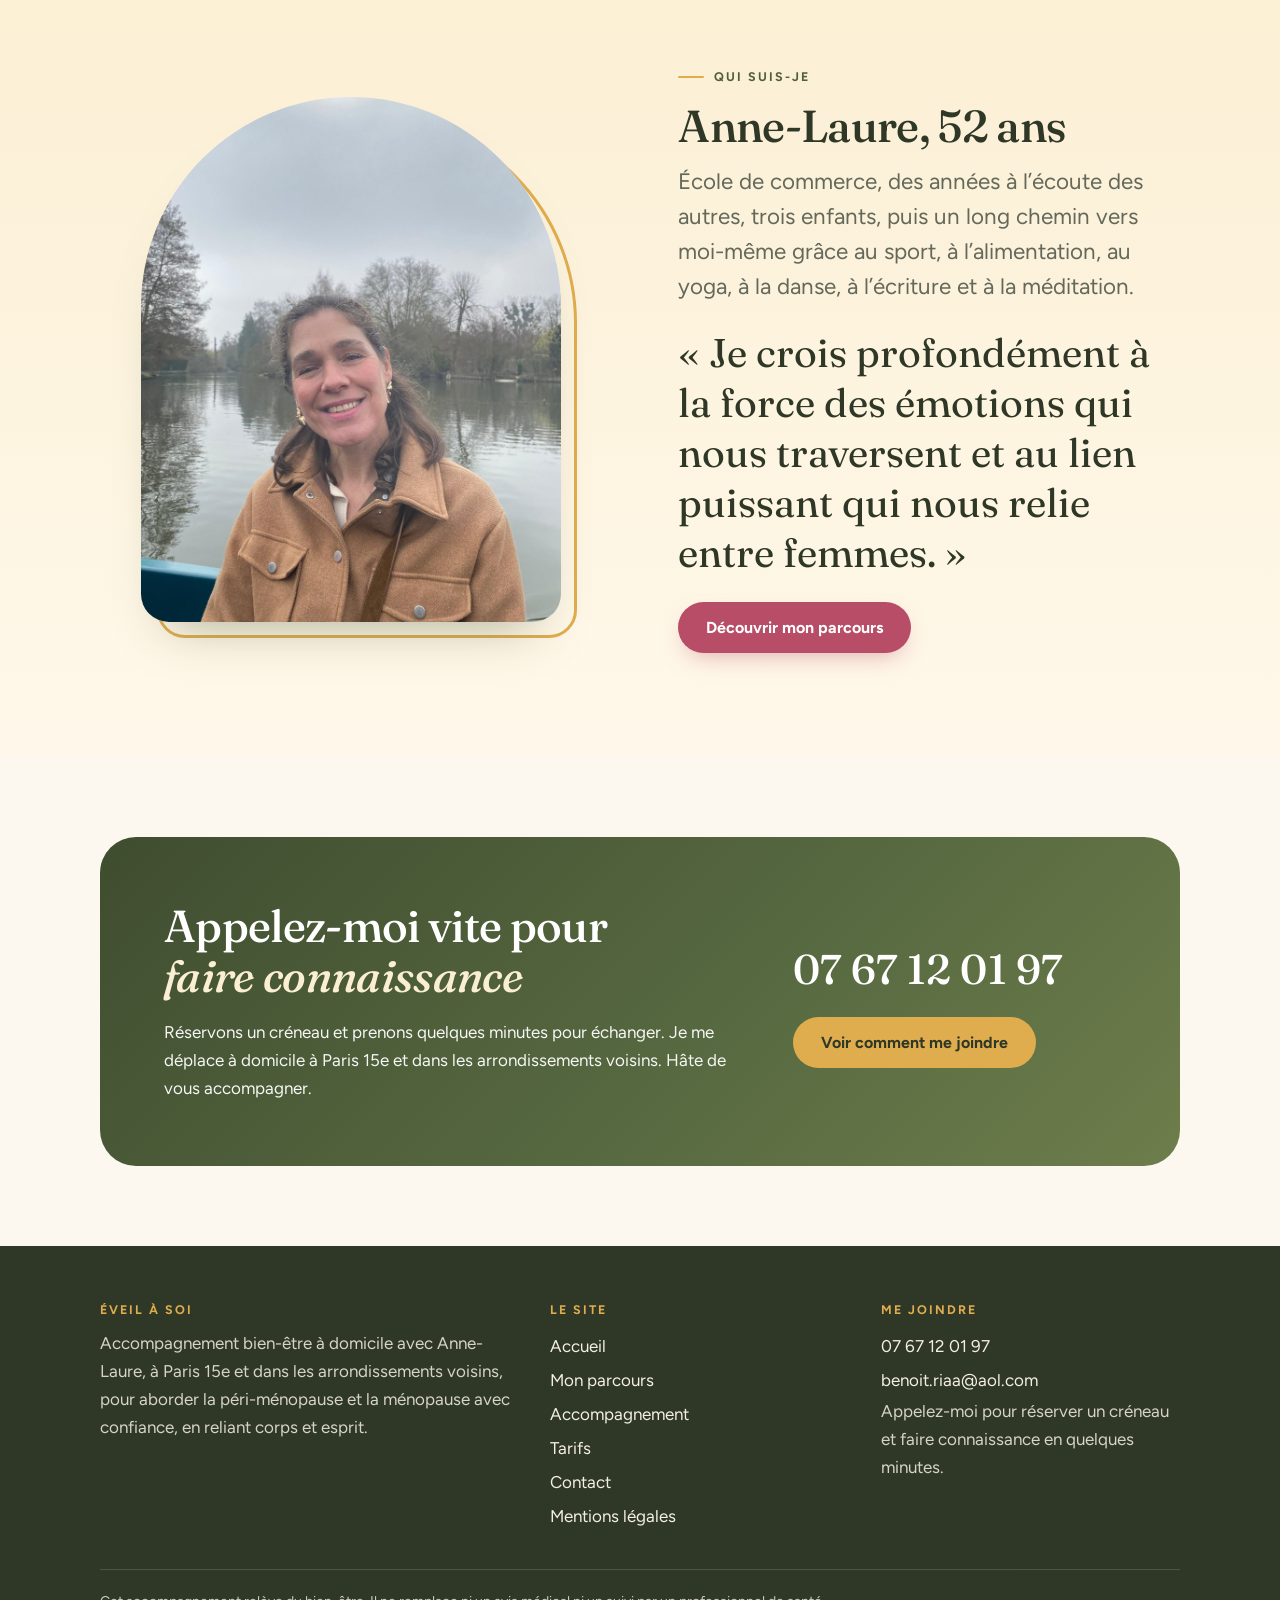
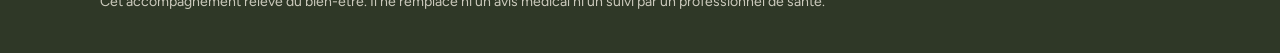
==== commit 4e47ed4b: "Update index.html" ====
--- a/index.html
+++ b/index.html
@@ -6,7 +6,7 @@
 <section class="hero"><div class="wrap hero-grid">
 <div>
 <span class="eyebrow">Bien-être à domicile · Paris 15e et alentours</span>
-<h1>Abordez la<br>  péri-ménopause et la ménopause <em>avec confiance</em></h1>
+<h1>Abordez la<br>  péri-ménopause et la ménopause <br> <em>avec confiance</em></h1>
 <p class="lead">Pour retrouver énergie, joie, sérénité et vous accomplir <br> en reliant corps et esprit ...</p>
 <div class="btn-row"><a class="btn btn-main" href="tel:+33767120197">Appelez-moi · 07 67 12 01 97</a><a class="btn btn-ghost" href="accompagnement.html">Découvrir l’accompagnement</a></div>
 </div>
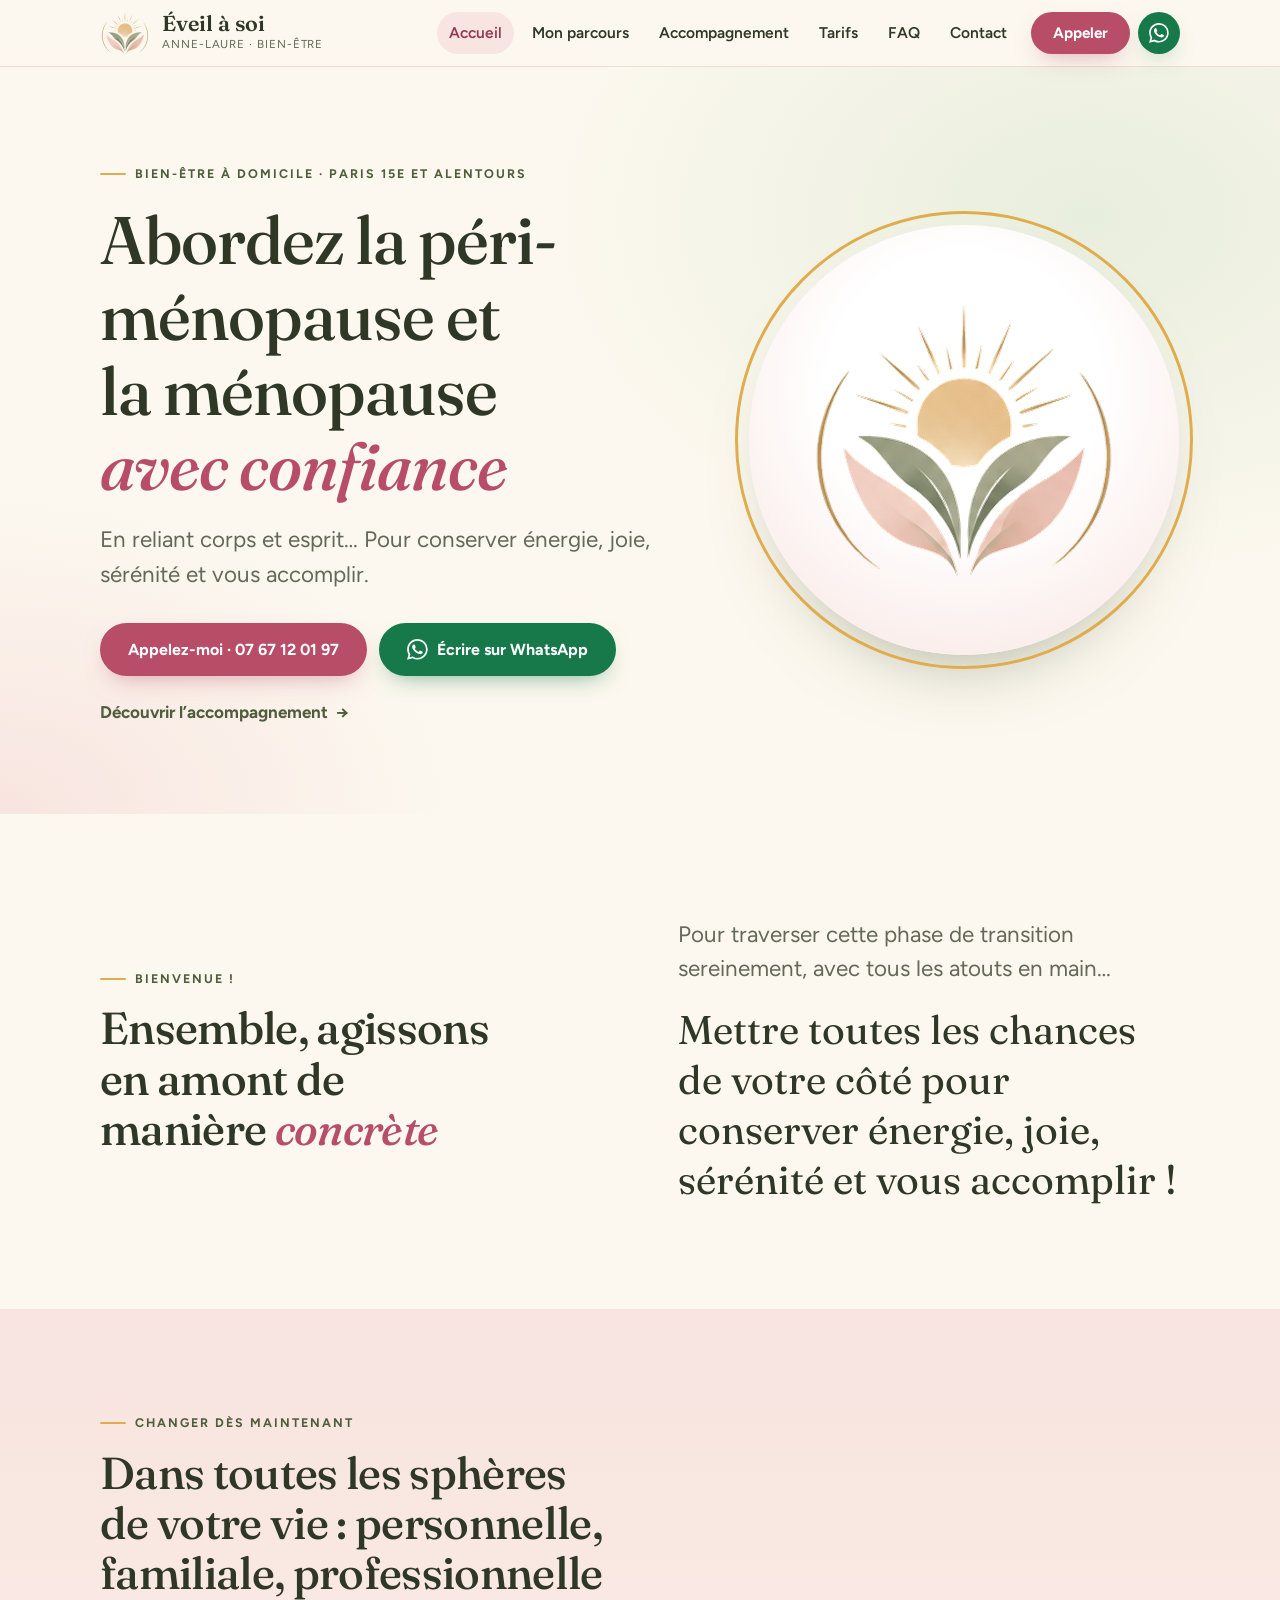
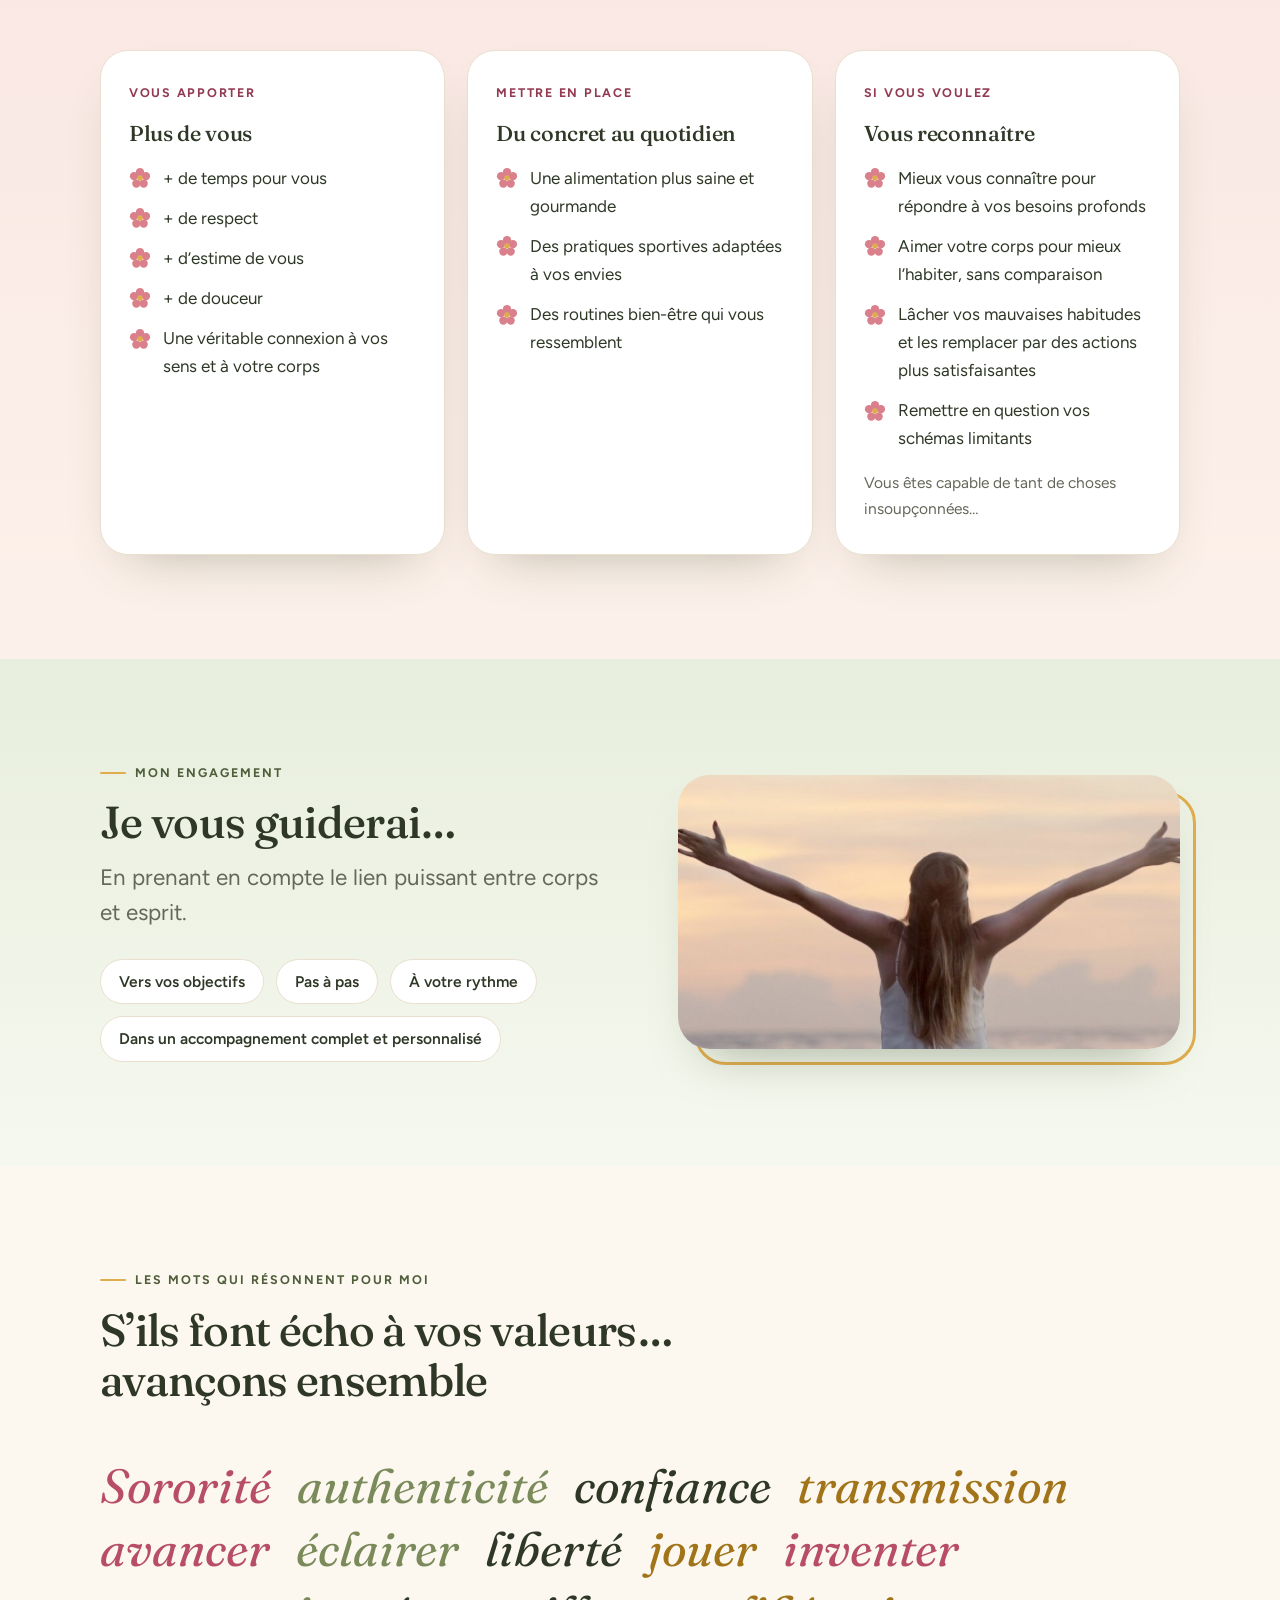
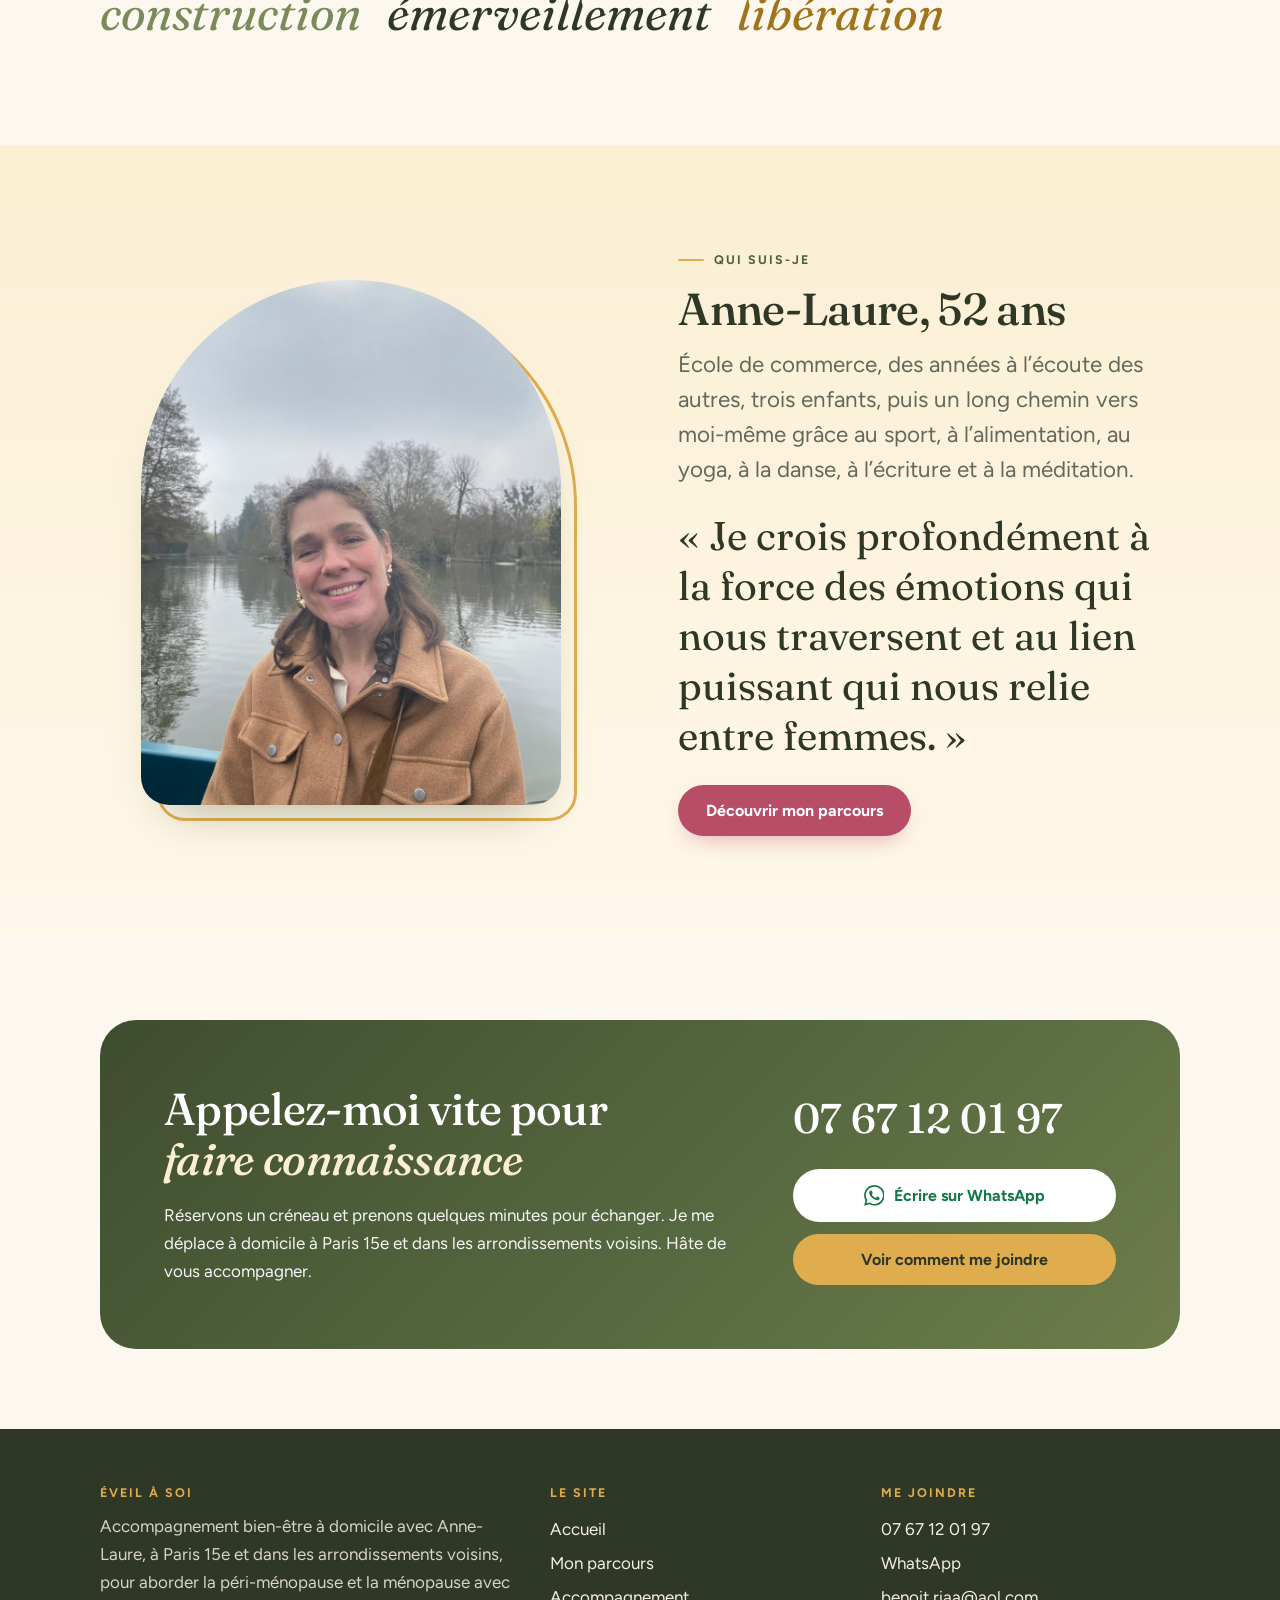
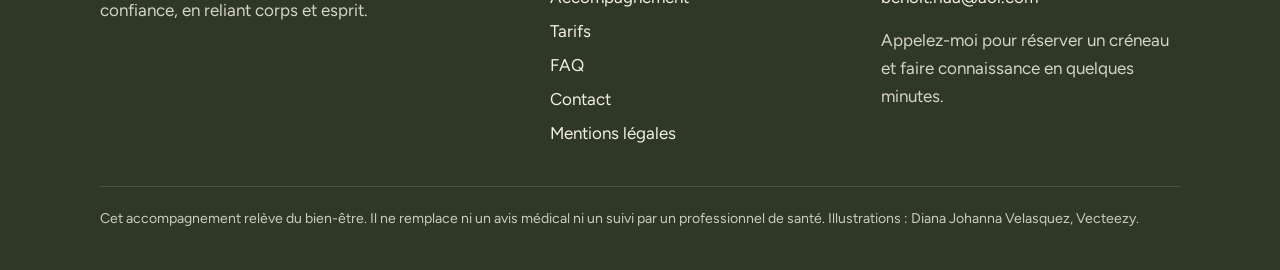
==== commit 94f29968: "Add files via upload" ====
--- a/index.html
+++ b/index.html
@@ -1,25 +1,26 @@
 <!doctype html><html lang="fr"><head><meta charset="utf-8"><meta name="viewport" content="width=device-width,initial-scale=1,viewport-fit=cover"><title>Éveil à soi Bien-être Paris 15e</title><meta name="description" content="Éveil à soi, accompagnement bien-être à domicile à Paris 15e pour aborder la péri-ménopause et la ménopause avec confiance."><meta name="theme-color" content="#b84d68"><link rel="icon" href="favicon.png" type="image/png"><link rel="apple-touch-icon" href="apple-touch-icon.png"><meta property="og:type" content="website"><meta property="og:locale" content="fr_FR"><meta property="og:title" content="Éveil à soi Bien-être Paris 15e"><meta property="og:description" content="Éveil à soi, accompagnement bien-être à domicile à Paris 15e pour aborder la péri-ménopause et la ménopause avec confiance."><meta property="og:image" content="https://annelaureriaudsimon-web.github.io/annelaure-bienetre/apercu-eveil.jpg"><meta property="og:image:width" content="1200"><meta property="og:image:height" content="630"><meta property="og:image:alt" content="Éveil à soi : un soleil se lève sur deux feuilles vertes et deux pétales roses"><meta name="twitter:card" content="summary_large_image"><link rel="canonical" href="https://annelaureriaudsimon-web.github.io/annelaure-bienetre/"><meta property="og:url" content="https://annelaureriaudsimon-web.github.io/annelaure-bienetre/"><link rel="preconnect" href="https://fonts.googleapis.com"><link rel="preconnect" href="https://fonts.gstatic.com" crossorigin><link rel="stylesheet" href="https://fonts.googleapis.com/css2?family=Figtree:wght@400;600;700&family=Fraunces:ital,opsz,wght@0,9..144,400;0,9..144,500;0,9..144,600;1,9..144,400;1,9..144,500&display=swap"><link rel="stylesheet" href="style.css"></head><body><div class="page"><header class="site-header"><div class="wrap bar">
 <a class="brand" href="index.html"><img src="logo-eveil-petit.png" alt="" width="200" height="184"><span><b>Éveil à soi</b><small>Anne-Laure · Bien-être</small></span></a>
 <button class="menu-btn" type="button" aria-expanded="false" aria-controls="nav">Menu</button>
-<nav class="nav" id="nav" aria-label="Navigation principale"><a class="link" href="index.html" aria-current="page">Accueil</a><a class="link" href="a-propos.html">Mon parcours</a><a class="link" href="accompagnement.html">Accompagnement</a><a class="link" href="tarifs.html">Tarifs</a><a class="link" href="contact.html">Contact</a><a class="btn btn-main btn-sm" href="tel:+33767120197">Appeler</a></nav>
+<nav class="nav" id="nav" aria-label="Navigation principale"><a class="link" href="index.html" aria-current="page">Accueil</a><a class="link" href="a-propos.html">Mon parcours</a><a class="link" href="accompagnement.html">Accompagnement</a><a class="link" href="tarifs.html">Tarifs</a><a class="link" href="faq.html">FAQ</a><a class="link" href="contact.html">Contact</a><div class="nav-cta"><a class="btn btn-main btn-sm" href="tel:+33767120197">Appeler</a><a class="btn btn-wa btn-sm" href="https://wa.me/33767120197?text=Bonjour%20Anne-Laure%2C%20j%E2%80%99ai%20d%C3%A9couvert%20votre%20site%20%C2%AB%20%C3%89veil%20%C3%A0%20soi%20%C2%BB%20et%20j%E2%80%99aimerais%20en%20savoir%20plus." target="_blank" rel="noopener noreferrer" aria-label="Écrire sur WhatsApp" title="Écrire sur WhatsApp"><svg viewBox="0 0 24 24" aria-hidden="true" focusable="false"><path d="M17.472 14.382c-.297-.149-1.758-.867-2.03-.967-.273-.099-.471-.148-.67.15-.197.297-.767.966-.94 1.164-.173.199-.347.223-.644.075-.297-.15-1.255-.463-2.39-1.475-.883-.788-1.48-1.761-1.653-2.059-.173-.297-.018-.458.13-.606.134-.133.298-.347.446-.52.149-.174.198-.298.298-.497.099-.198.05-.371-.025-.52-.075-.149-.669-1.612-.916-2.207-.242-.579-.487-.5-.669-.51-.173-.008-.371-.01-.57-.01-.198 0-.52.074-.792.372-.272.297-1.04 1.016-1.04 2.479 0 1.462 1.065 2.875 1.213 3.074.149.198 2.096 3.2 5.077 4.487.709.306 1.262.489 1.694.625.712.227 1.36.195 1.871.118.571-.085 1.758-.719 2.006-1.413.248-.694.248-1.289.173-1.413-.074-.124-.272-.198-.57-.347m-5.421 7.403h-.004a9.87 9.87 0 01-5.031-1.378l-.361-.214-3.741.982.998-3.648-.235-.374a9.86 9.86 0 01-1.51-5.26c.001-5.45 4.436-9.884 9.888-9.884 2.64 0 5.122 1.03 6.988 2.898a9.825 9.825 0 012.893 6.994c-.003 5.45-4.437 9.884-9.885 9.884m8.413-18.297A11.815 11.815 0 0012.05 0C5.495 0 .16 5.335.157 11.892c0 2.096.547 4.142 1.588 5.945L.057 24l6.305-1.654a11.882 11.882 0 005.683 1.448h.005c6.554 0 11.89-5.335 11.893-11.893a11.821 11.821 0 00-3.48-8.413Z"/></svg><span class="wa-label">WhatsApp</span></a></div></nav>
 </div></header><main>
 <section class="hero"><div class="wrap hero-grid">
 <div>
 <span class="eyebrow">Bien-être à domicile · Paris 15e et alentours</span>
-<h1>Abordez la<br>  péri-ménopause et la ménopause <br> <em>avec confiance</em></h1>
-<p class="lead">Pour retrouver énergie, joie, sérénité et vous accomplir <br> en reliant corps et esprit ...</p>
-<div class="btn-row"><a class="btn btn-main" href="tel:+33767120197">Appelez-moi · 07 67 12 01 97</a><a class="btn btn-ghost" href="accompagnement.html">Découvrir l’accompagnement</a></div>
+<h1>Abordez la péri-ménopause et la ménopause <em>avec confiance</em></h1>
+<p class="lead">En reliant corps et esprit… Pour conserver énergie, joie, sérénité et vous accomplir.</p>
+<div class="btn-row"><a class="btn btn-main" href="tel:+33767120197">Appelez-moi · 07 67 12 01 97</a><a class="btn btn-wa" href="https://wa.me/33767120197?text=Bonjour%20Anne-Laure%2C%20j%E2%80%99ai%20d%C3%A9couvert%20votre%20site%20%C2%AB%20%C3%89veil%20%C3%A0%20soi%20%C2%BB%20et%20j%E2%80%99aimerais%20en%20savoir%20plus." target="_blank" rel="noopener noreferrer"><svg viewBox="0 0 24 24" aria-hidden="true" focusable="false"><path d="M17.472 14.382c-.297-.149-1.758-.867-2.03-.967-.273-.099-.471-.148-.67.15-.197.297-.767.966-.94 1.164-.173.199-.347.223-.644.075-.297-.15-1.255-.463-2.39-1.475-.883-.788-1.48-1.761-1.653-2.059-.173-.297-.018-.458.13-.606.134-.133.298-.347.446-.52.149-.174.198-.298.298-.497.099-.198.05-.371-.025-.52-.075-.149-.669-1.612-.916-2.207-.242-.579-.487-.5-.669-.51-.173-.008-.371-.01-.57-.01-.198 0-.52.074-.792.372-.272.297-1.04 1.016-1.04 2.479 0 1.462 1.065 2.875 1.213 3.074.149.198 2.096 3.2 5.077 4.487.709.306 1.262.489 1.694.625.712.227 1.36.195 1.871.118.571-.085 1.758-.719 2.006-1.413.248-.694.248-1.289.173-1.413-.074-.124-.272-.198-.57-.347m-5.421 7.403h-.004a9.87 9.87 0 01-5.031-1.378l-.361-.214-3.741.982.998-3.648-.235-.374a9.86 9.86 0 01-1.51-5.26c.001-5.45 4.436-9.884 9.888-9.884 2.64 0 5.122 1.03 6.988 2.898a9.825 9.825 0 012.893 6.994c-.003 5.45-4.437 9.884-9.885 9.884m8.413-18.297A11.815 11.815 0 0012.05 0C5.495 0 .16 5.335.157 11.892c0 2.096.547 4.142 1.588 5.945L.057 24l6.305-1.654a11.882 11.882 0 005.683 1.448h.005c6.554 0 11.89-5.335 11.893-11.893a11.821 11.821 0 00-3.48-8.413Z"/></svg><span>Écrire sur WhatsApp</span></a></div>
+<p class="more"><a class="arrow" href="accompagnement.html">Découvrir l’accompagnement</a></p>
 </div>
-<div class="emblem"><img src="logo-eveil.png" alt="Logo Éveil à soi : un soleil se lève sur deux feuilles vertes et deux pétales roses." width="592" height="544"></div>
+<div class="emblem"><img src="logo-eveil.png" alt="Logo Éveil à soi : un soleil se lève sur deux feuilles vertes et deux pétales roses." width="592" height="544"></div>
 </div></section>
 
 <section class="section"><div class="wrap split">
-<div class="head" style="margin:0"><span class="eyebrow">Bienvenue !</span><h2>Ensemble, agissons en amont de manière <em>concrète</em></h2></div>
-<div style="display:grid;gap:18px"><p class="lead">Pour traverser cette phase de transition sereinement, avec tous les atouts en main…</p><p class="big-quote">Mettre toutes les chances de votre côté pour conserver énergie, joie, sérénité et vous accomplir !</p></div>
+<div class="head" style="margin:0"><span class="eyebrow">Bienvenue !</span><h2>Ensemble, agissons en amont de manière <em>concrète</em></h2></div>
+<div style="display:grid;gap:18px"><p class="lead">Pour traverser cette phase de transition sereinement, avec tous les atouts en main…</p><p class="big-quote">Mettre toutes les chances de votre côté pour conserver énergie, joie, sérénité et vous accomplir !</p></div>
 </div></section>
 
 <section class="section tint-blush"><div class="wrap">
-<div class="head"><span class="eyebrow">Changer dès maintenant</span><h2>Dans toutes les sphères de votre vie : personnelle, familiale, professionnelle</h2></div>
+<div class="head"><span class="eyebrow">Changer dès maintenant</span><h2>Dans toutes les sphères de votre vie : personnelle, familiale, professionnelle</h2></div>
 <div class="cards">
 <article class="card raised"><span class="tag">Vous apporter</span><h3>Plus de vous</h3><ul class="petals"><li>+ de temps pour vous</li><li>+ de respect</li><li>+ d’estime de vous</li><li>+ de douceur</li><li>Une véritable connexion à vos sens et à votre corps</li></ul></article>
 <article class="card raised"><span class="tag">Mettre en place</span><h3>Du concret au quotidien</h3><ul class="petals"><li>Une alimentation plus saine et gourmande</li><li>Des pratiques sportives adaptées à vos envies</li><li>Des routines bien-être qui vous ressemblent</li></ul></article>
@@ -27,8 +28,11 @@
 </div></div></section>
 
 <section class="section tint-sky"><div class="wrap split">
+<div style="display:grid;gap:28px">
 <div class="head" style="margin:0"><span class="eyebrow">Mon engagement</span><h2>Je vous guiderai…</h2><p class="lead">En prenant en compte le lien puissant entre corps et esprit.</p></div>
-<div class="chips" style="gap:14px"><span class="chip">Vers vos objectifs</span><span class="chip">Pas à pas</span><span class="chip">À votre rythme</span><span class="chip">Dans un accompagnement complet et personnalisé</span></div>
+<div class="chips" style="gap:12px"><span class="chip">Vers vos objectifs</span><span class="chip">Pas à pas</span><span class="chip">À votre rythme</span><span class="chip">Dans un accompagnement complet et personnalisé</span></div>
+</div>
+<figure class="art wide"><img src="ciel-ouvert.jpg" alt="Une femme de dos, les bras grands ouverts face à un ciel pastel au lever du soleil" width="750" height="410" loading="lazy" decoding="async"></figure>
 </div></section>
 
 <section class="section"><div class="wrap">
@@ -37,22 +41,22 @@
 </div></section>
 
 <section class="section tint-sun"><div class="wrap split">
-<figure class="portrait"><img src="portrait.jpg" alt="Anne-Laure, souriante, en manteau camel au bord d’une rivière" width="900" height="1200"></figure>
+<figure class="portrait"><img src="portrait.jpg" alt="Anne-Laure, souriante, en manteau camel au bord d’une rivière" width="900" height="1200" loading="lazy" decoding="async"></figure>
 <div style="display:grid;gap:24px">
 <div class="head" style="margin:0"><span class="eyebrow">Qui suis-je</span><h2>Anne-Laure, 52 ans</h2><p class="lead">École de commerce, des années à l’écoute des autres, trois enfants, puis un long chemin vers moi-même grâce au sport, à l’alimentation, au yoga, à la danse, à l’écriture et à la méditation.</p></div>
-<p class="big-quote">« Je crois profondément à la force des émotions qui nous traversent et au lien puissant qui nous relie entre femmes. »</p>
+<p class="big-quote">« Je crois profondément à la force des émotions qui nous traversent et au lien puissant qui nous relie entre femmes. »</p>
 <div class="btn-row"><a class="btn btn-main" href="a-propos.html">Découvrir mon parcours</a></div>
 </div>
 </div></section>
 <div class="wrap cta-wrap"><div class="cta">
 <div style="display:grid;gap:16px"><h2>Appelez-moi vite pour <em>faire connaissance</em></h2><p>Réservons un créneau et prenons quelques minutes pour échanger. Je me déplace à domicile à Paris 15e et dans les arrondissements voisins. Hâte de vous accompagner.</p></div>
-<div class="side"><a class="phone" href="tel:+33767120197">07 67 12 01 97</a><a class="btn btn-sun" href="contact.html">Voir comment me joindre</a></div>
+<div class="side"><a class="phone" href="tel:+33767120197">07 67 12 01 97</a><a class="btn btn-wa" href="https://wa.me/33767120197?text=Bonjour%20Anne-Laure%2C%20j%E2%80%99ai%20d%C3%A9couvert%20votre%20site%20%C2%AB%20%C3%89veil%20%C3%A0%20soi%20%C2%BB%20et%20j%E2%80%99aimerais%20en%20savoir%20plus." target="_blank" rel="noopener noreferrer"><svg viewBox="0 0 24 24" aria-hidden="true" focusable="false"><path d="M17.472 14.382c-.297-.149-1.758-.867-2.03-.967-.273-.099-.471-.148-.67.15-.197.297-.767.966-.94 1.164-.173.199-.347.223-.644.075-.297-.15-1.255-.463-2.39-1.475-.883-.788-1.48-1.761-1.653-2.059-.173-.297-.018-.458.13-.606.134-.133.298-.347.446-.52.149-.174.198-.298.298-.497.099-.198.05-.371-.025-.52-.075-.149-.669-1.612-.916-2.207-.242-.579-.487-.5-.669-.51-.173-.008-.371-.01-.57-.01-.198 0-.52.074-.792.372-.272.297-1.04 1.016-1.04 2.479 0 1.462 1.065 2.875 1.213 3.074.149.198 2.096 3.2 5.077 4.487.709.306 1.262.489 1.694.625.712.227 1.36.195 1.871.118.571-.085 1.758-.719 2.006-1.413.248-.694.248-1.289.173-1.413-.074-.124-.272-.198-.57-.347m-5.421 7.403h-.004a9.87 9.87 0 01-5.031-1.378l-.361-.214-3.741.982.998-3.648-.235-.374a9.86 9.86 0 01-1.51-5.26c.001-5.45 4.436-9.884 9.888-9.884 2.64 0 5.122 1.03 6.988 2.898a9.825 9.825 0 012.893 6.994c-.003 5.45-4.437 9.884-9.885 9.884m8.413-18.297A11.815 11.815 0 0012.05 0C5.495 0 .16 5.335.157 11.892c0 2.096.547 4.142 1.588 5.945L.057 24l6.305-1.654a11.882 11.882 0 005.683 1.448h.005c6.554 0 11.89-5.335 11.893-11.893a11.821 11.821 0 00-3.48-8.413Z"/></svg><span>Écrire sur WhatsApp</span></a><a class="btn btn-sun" href="contact.html">Voir comment me joindre</a></div>
 </div></div>
 </main><footer class="site-footer"><div class="wrap">
 <div class="foot">
 <div><h4>Éveil à soi</h4><p>Accompagnement bien-être à domicile avec Anne-Laure, à Paris 15e et dans les arrondissements voisins, pour aborder la péri-ménopause et la ménopause avec confiance, en reliant corps et esprit.</p></div>
-<div><h4>Le site</h4><a href="index.html">Accueil</a><a href="a-propos.html">Mon parcours</a><a href="accompagnement.html">Accompagnement</a><a href="tarifs.html">Tarifs</a><a href="contact.html">Contact</a><a href="mentions-legales.html">Mentions légales</a></div>
-<div><h4>Me joindre</h4><a href="tel:+33767120197">07 67 12 01 97</a><a href="mailto:benoit.riaa@aol.com">benoit.riaa@aol.com</a><p>Appelez-moi pour réserver un créneau et faire connaissance en quelques minutes.</p></div>
+<div><h4>Le site</h4><a href="index.html">Accueil</a><a href="a-propos.html">Mon parcours</a><a href="accompagnement.html">Accompagnement</a><a href="tarifs.html">Tarifs</a><a href="faq.html">FAQ</a><a href="contact.html">Contact</a><a href="mentions-legales.html">Mentions légales</a></div>
+<div><h4>Me joindre</h4><a href="tel:+33767120197">07 67 12 01 97</a><a href="https://wa.me/33767120197?text=Bonjour%20Anne-Laure%2C%20j%E2%80%99ai%20d%C3%A9couvert%20votre%20site%20%C2%AB%20%C3%89veil%20%C3%A0%20soi%20%C2%BB%20et%20j%E2%80%99aimerais%20en%20savoir%20plus." target="_blank" rel="noopener noreferrer">WhatsApp</a><a href="mailto:benoit.riaa@aol.com">benoit.riaa@aol.com</a><p>Appelez-moi pour réserver un créneau et faire connaissance en quelques minutes.</p></div>
 </div>
-<p class="legal">Cet accompagnement relève du bien-être. Il ne remplace ni un avis médical ni un suivi par un professionnel de santé.</p>
-</div></footer></div><script src="site.js"></script></body></html>
+<p class="legal">Cet accompagnement relève du bien-être. Il ne remplace ni un avis médical ni un suivi par un professionnel de santé. Illustrations : Diana Johanna Velasquez, Vecteezy.</p>
+</div></footer></div><script src="site.js"></script></body></html>
--- a/style.css
+++ b/style.css
@@ -1,4 +1,4 @@
-/* Concept : pages aériennes, grandes respirations, lavis de ciel et de pivoine, titres en serif doux, un accent doré. */
+/* Éveil à soi — pages aériennes, lavis de sauge, de rose poudré et de doré sur fond crème, titres en serif doux. */
 :root{
   --paper:#fcf8ef;
   --blush:#f8e4e0;
@@ -10,20 +10,23 @@
   --leaf:#7a8a5a;
   --leaf-deep:#4f5e3a;
   --ink:#2f3827;
+  --soft:#4a5140;
   --muted:#64685a;
   --line:#eadfce;
   --white:#ffffff;
+  --wa:#17784a;
+  --wa-deep:#115c39;
   --display:"Fraunces",Georgia,"Times New Roman",serif;
   --body:"Figtree","Helvetica Neue",Arial,sans-serif;
   --petal:url("data:image/svg+xml,%3Csvg xmlns='http://www.w3.org/2000/svg' viewBox='0 0 24 24'%3E%3Cg fill='%23d9808c'%3E%3Ccircle cx='12' cy='5.5' r='4.5'/%3E%3Ccircle cx='18.5' cy='10' r='4.5'/%3E%3Ccircle cx='16' cy='18' r='4.5'/%3E%3Ccircle cx='8' cy='18' r='4.5'/%3E%3Ccircle cx='5.5' cy='10' r='4.5'/%3E%3C/g%3E%3Ccircle cx='12' cy='12' r='3' fill='%23e0ad4e'/%3E%3C/svg%3E");
   color-scheme:light;
 }
 *{box-sizing:border-box}
-html{scroll-behavior:smooth}
+html{scroll-behavior:smooth;scroll-padding-top:92px}
 body{margin:0;background:var(--paper);color:var(--ink);font-family:var(--body);font-size:1.0625rem;line-height:1.65;-webkit-font-smoothing:antialiased}
 img{max-width:100%;display:block}
 a{color:var(--peony-deep)}
-a:focus-visible,button:focus-visible{outline:3px solid var(--sun);outline-offset:3px;border-radius:6px}
+a:focus-visible,button:focus-visible,summary:focus-visible{outline:3px solid var(--sun);outline-offset:3px;border-radius:6px}
 h1,h2,h3{font-family:var(--display);font-weight:500;line-height:1.12;letter-spacing:-.015em;text-wrap:balance;margin:0}
 h1{font-size:clamp(2.3rem,5.6vw,4.2rem)}
 h2{font-size:clamp(1.8rem,3.8vw,2.8rem)}
@@ -34,6 +37,11 @@
 .eyebrow{font-size:.78rem;font-weight:700;letter-spacing:.16em;text-transform:uppercase;color:var(--leaf-deep);display:inline-flex;align-items:center;gap:.6rem}
 .eyebrow::before{content:"";width:1.6rem;height:2px;background:var(--sun);border-radius:2px}
 .lead{font-size:clamp(1.15rem,2vw,1.4rem);line-height:1.55;color:var(--muted);max-width:40rem}
+.label{font-size:.78rem;font-weight:700;letter-spacing:.14em;text-transform:uppercase;color:var(--peony-deep)}
+.arrow{display:inline-flex;align-items:center;gap:.5rem;font-weight:700;text-decoration:none;color:var(--leaf-deep)}
+.arrow::after{content:"→";transition:transform .2s}
+.arrow:hover::after{transform:translateX(4px)}
+.more{margin-top:22px}
 
 /* header */
 .site-header{position:sticky;top:env(safe-area-inset-top,0px);z-index:20;background:rgba(252,248,239,.92);backdrop-filter:blur(10px);border-bottom:1px solid var(--line)}
@@ -46,6 +54,9 @@
 .nav a.link{text-decoration:none;color:var(--ink);font-weight:600;font-size:.97rem;padding:8px 12px;border-radius:999px}
 .nav a.link:hover{background:var(--blush)}
 .nav a.link[aria-current="page"]{background:var(--blush);color:var(--peony-deep)}
+.nav-cta{display:flex;align-items:center;gap:8px;margin-left:6px}
+.nav-cta .btn-wa{padding:0;width:42px;height:42px;border-radius:50%}
+.nav-cta .wa-label{display:none}
 .menu-btn{display:none;background:var(--blush);border:0;color:var(--ink);font:600 .95rem var(--body);padding:10px 16px;border-radius:999px;cursor:pointer}
 
 /* buttons */
@@ -56,6 +67,9 @@
 .btn-ghost:hover{background:var(--ink);color:#fff}
 .btn-sun{background:var(--sun);color:var(--ink)}
 .btn-sun:hover{transform:translateY(-2px);box-shadow:0 10px 24px -10px rgba(0,0,0,.4)}
+.btn-wa{background:var(--wa);color:#fff;box-shadow:0 10px 24px -12px rgba(23,120,74,.65)}
+.btn-wa:hover{background:var(--wa-deep);transform:translateY(-2px)}
+.btn-wa svg{width:1.3em;height:1.3em;flex:none;fill:currentColor}
 .btn-sm{padding:10px 20px;font-size:.95rem}
 .btn-row{display:flex;flex-wrap:wrap;gap:12px}
 
@@ -77,8 +91,11 @@
 .emblem{position:relative;isolation:isolate;justify-self:center;width:min(100%,430px);aspect-ratio:1;border-radius:50%;display:grid;place-items:center;background:radial-gradient(circle at 50% 38%,#fff 0%,#fff 40%,var(--blush) 100%);box-shadow:0 40px 70px -40px rgba(79,94,58,.5)}
 .emblem::before{content:"";position:absolute;inset:-14px;border:3px solid var(--sun);border-radius:50%;z-index:-1}
 .emblem img{width:74%;height:auto}
+.emblem.art-disc img{width:100%;height:100%;object-fit:cover;border-radius:50%}
 .page-hero{padding-block:clamp(48px,8vw,92px) clamp(40px,6vw,64px);background:radial-gradient(60% 90% at 90% 0%,var(--sky),transparent 70%),radial-gradient(50% 80% at 0% 100%,var(--blush),transparent 70%),var(--paper)}
 .page-hero h1{margin-block:16px 18px;font-size:clamp(2.1rem,5vw,3.6rem)}
+.page-hero .emblem{width:min(100%,380px)}
+.page-hero .art{width:min(100%,400px)}
 
 /* lists */
 .petals{list-style:none;margin:0;padding:0;display:grid;gap:12px}
@@ -91,6 +108,7 @@
 .card .tag{font-size:.78rem;font-weight:700;letter-spacing:.14em;text-transform:uppercase;color:var(--peony-deep)}
 .card.raised{box-shadow:0 24px 50px -30px rgba(79,94,58,.45)}
 .card .note{color:var(--muted);font-size:.97rem}
+.card .btn-row{margin-top:4px}
 
 /* statements */
 .split{display:grid;grid-template-columns:1fr 1fr;gap:clamp(28px,6vw,80px);align-items:center}
@@ -98,6 +116,8 @@
 .big-quote{font-family:var(--display);font-size:clamp(1.6rem,3.4vw,2.5rem);line-height:1.25;font-weight:400}
 .chips{display:flex;flex-wrap:wrap;gap:10px}
 .chip{background:var(--white);border:1px solid var(--line);border-radius:999px;padding:9px 18px;font-weight:600;font-size:.97rem}
+a.chip{text-decoration:none;color:var(--ink);transition:background .2s,border-color .2s}
+a.chip:hover{background:var(--blush);border-color:var(--sun)}
 .words{display:flex;flex-wrap:wrap;gap:6px 26px;font-family:var(--display);font-size:clamp(1.7rem,4.2vw,3rem);line-height:1.2;font-style:italic}
 .words span:nth-child(4n+1){color:var(--peony)}
 .words span:nth-child(4n+2){color:var(--leaf)}
@@ -119,9 +139,15 @@
 /* prices */
 .price{font-family:var(--display);font-size:clamp(3rem,7vw,4.6rem);line-height:1;color:var(--peony)}
 .price small{font-family:var(--body);font-size:1rem;color:var(--muted);font-weight:600}
+.price-note{color:var(--muted);font-weight:600;margin-top:-6px}
 .two{display:grid;grid-template-columns:1fr 1fr;gap:22px}
 .two>*{min-width:0}
 .ribbon{display:inline-block;background:var(--sun);color:var(--ink);font-weight:700;font-size:.8rem;letter-spacing:.1em;text-transform:uppercase;padding:6px 14px;border-radius:999px;justify-self:start}
+.ribbon.soft{background:var(--sky);color:var(--leaf-deep)}
+.card.forfait{display:flex;flex-direction:column;gap:18px}
+.card.forfait .ribbon{align-self:flex-start}
+.card.forfait .btn-row{margin-top:auto;padding-top:8px}
+.two+.fine{margin-top:22px}
 
 /* call to action */
 .cta{background:linear-gradient(135deg,#3f4d2f,#566840 55%,#6d7d4b);color:#fff;border-radius:36px;padding:clamp(32px,6vw,64px);display:grid;grid-template-columns:1.3fr .7fr;gap:28px;align-items:center;position:relative;overflow:hidden}
@@ -129,48 +155,62 @@
 .cta h2{color:#fff}
 .cta em{color:var(--apricot)}
 .cta p{color:#fff;opacity:.95}
-.cta .side{display:grid;gap:14px;justify-items:start}
+.cta .side{display:grid;gap:12px;justify-items:stretch}
+.cta .side .phone{justify-self:start;margin-bottom:4px}
+.cta .btn-wa{background:#fff;color:var(--wa);box-shadow:none}
+.cta .btn-wa:hover{background:var(--apricot);color:var(--wa-deep)}
 .phone{font-family:var(--display);font-size:clamp(1.8rem,4.4vw,2.6rem);font-weight:500;letter-spacing:.01em;color:inherit;text-decoration:none;overflow-wrap:anywhere}
 .cta-wrap{padding-block:clamp(40px,7vw,80px)}
 
 /* contact */
 .contact-box{background:var(--white);border:1px solid var(--line);border-radius:32px;padding:clamp(28px,5vw,48px);display:grid;gap:20px;box-shadow:0 30px 60px -40px rgba(79,94,58,.5)}
 .contact-box .phone{color:var(--peony)}
+.contact-box hr{border:0;border-top:1px solid var(--line);width:100%;margin:4px 0}
+.contact-box p{color:var(--soft)}
 .copy-ok{font-size:.9rem;color:var(--leaf-deep);font-weight:600;min-height:1.4em}
-
-/* footer */
-.site-footer{background:var(--ink);color:#f4efe3;padding-block:56px 40px}
-.foot{display:grid;grid-template-columns:1.4fr 1fr 1fr;gap:32px}
-.foot>*{min-width:0}
-.foot h4{margin:0 0 12px;font:700 .78rem var(--body);letter-spacing:.16em;text-transform:uppercase;color:var(--sun)}
-.foot a{color:#f4efe3;text-decoration:none;display:block;padding:3px 0}
-.foot a:hover{text-decoration:underline}
-.foot p{opacity:.85;max-width:26rem}
-.legal{margin-top:36px;padding-top:20px;border-top:1px solid rgba(255,255,255,.18);font-size:.88rem;opacity:.8}
-
-@media (max-width:860px){
-  .hero-grid,.split,.cta,.foot,.two{grid-template-columns:1fr}
-  .cards,.tools{grid-template-columns:1fr}
-  .emblem{width:min(78%,340px);order:-1}
-  .menu-btn{display:inline-block}
-  .nav{position:absolute;left:0;right:0;top:100%;background:var(--paper);border-bottom:1px solid var(--line);flex-direction:column;align-items:stretch;padding:12px 20px 20px;display:none}
-  .nav.open{display:flex}
-  .nav a.link{padding:12px 14px}
-  .site-header .btn-sm{display:none}
-  .brand small{display:none}
-}
-@media (min-width:600px) and (max-width:860px){.tools{grid-template-columns:1fr 1fr}.cards{grid-template-columns:1fr 1fr}}
-@media (prefers-reduced-motion:reduce){*{transition:none!important;scroll-behavior:auto!important}}
-
-/* portrait en arche */
+.copy-ok:empty{min-height:0;margin-top:-20px}
+
+/* images encadrées */
+.art{position:relative;isolation:isolate;justify-self:center;width:min(100%,480px);margin:0}
+.art img{width:100%;height:auto;aspect-ratio:1/1;object-fit:cover;border-radius:32px;box-shadow:0 30px 50px -30px rgba(79,94,58,.5)}
+.art.wide{width:min(100%,540px)}
+.art.wide img{aspect-ratio:750/410}
+.art::before{content:"";position:absolute;inset:16px -16px -16px 16px;border:3px solid var(--sun);border-radius:32px;z-index:-1}
 .portrait{position:relative;isolation:isolate;justify-self:center;width:min(100%,420px);margin:0}
 .portrait img{width:100%;height:auto;aspect-ratio:4/5;object-fit:cover;object-position:50% 40%;border-radius:50% 50% 28px 28px / 40% 40% 28px 28px;box-shadow:0 30px 50px -30px rgba(79,94,58,.5)}
 .portrait::before{content:"";position:absolute;inset:16px -16px -16px 16px;border:3px solid var(--sun);border-radius:50% 50% 28px 28px / 40% 40% 28px 28px;z-index:-1}
 .zone{display:flex;flex-wrap:wrap;gap:12px}
 .zone .chip{font-size:1.05rem;padding:12px 22px}
 .chip-main{background:var(--peony);border-color:var(--peony);color:#fff}
-@media (max-width:860px){.portrait{width:min(78%,340px);order:-1;margin-right:16px}}
 .sr{position:absolute;width:1px;height:1px;overflow:hidden;clip:rect(0 0 0 0);white-space:nowrap}
+
+/* FAQ */
+.faq-nav{margin-top:26px}
+.faq-wrap{display:grid;gap:56px}
+.faq-group{display:grid;gap:12px;max-width:52rem}
+.faq-group h2{font-size:clamp(1.5rem,3vw,2rem);margin-bottom:8px}
+.faq-item{background:var(--white);border:1px solid var(--line);border-radius:22px;transition:box-shadow .2s,border-color .2s}
+.faq-item[open]{box-shadow:0 22px 44px -32px rgba(79,94,58,.6);border-color:#dcc9a6}
+.faq-item summary{list-style:none;cursor:pointer;position:relative;padding:20px 68px 20px 24px;font-family:var(--display);font-weight:500;font-size:1.2rem;line-height:1.3;color:var(--ink);border-radius:22px}
+.faq-item summary::-webkit-details-marker{display:none}
+.faq-item summary::after{content:"+";position:absolute;right:20px;top:50%;margin-top:-16px;width:32px;height:32px;display:flex;align-items:center;justify-content:center;border-radius:50%;background:var(--blush);color:var(--peony-deep);font:600 1.4rem/1 var(--body);transition:background .2s}
+.faq-item[open] summary::after{content:"–";background:var(--sun);color:var(--ink)}
+.faq-item summary:hover::after{background:#f3d3cf}
+.faq-item[open] summary:hover::after{background:#e9bd68}
+.faq-a{padding:0 24px 24px;display:grid;gap:12px;color:var(--soft)}
+.faq-a a{font-weight:600}
+.faq-a .btn-row{margin-top:4px}
+
+/* footer */
+.site-footer{background:var(--ink);color:#f4efe3;padding-block:56px 40px}
+.foot{display:grid;grid-template-columns:1.4fr 1fr 1fr;gap:32px}
+.foot>*{min-width:0}
+.foot h4{margin:0 0 12px;font:700 .78rem var(--body);letter-spacing:.16em;text-transform:uppercase;color:var(--sun)}
+.foot a{color:#f4efe3;text-decoration:none;display:block;padding:3px 0;overflow-wrap:anywhere}
+.foot a:hover{text-decoration:underline}
+.foot p{opacity:.85;max-width:26rem}
+.foot a+p{margin-top:12px}
+.legal{margin-top:36px;padding-top:20px;border-top:1px solid rgba(255,255,255,.18);font-size:.88rem;opacity:.8}
 
 /* pages texte et notes */
 .prose{display:grid;gap:14px}
@@ -178,3 +218,27 @@
 .prose h2{font-size:clamp(1.35rem,2.6vw,1.7rem);margin-top:18px}
 .prose h2:first-child{margin-top:0}
 .fine{color:var(--muted);font-size:.95rem;margin-top:8px}
+
+/* menu replié sur tablette et téléphone */
+@media (max-width:1060px){
+  .menu-btn{display:inline-block}
+  .nav{position:absolute;left:0;right:0;top:100%;background:var(--paper);border-bottom:1px solid var(--line);flex-direction:column;align-items:stretch;padding:12px 20px 20px;display:none;gap:2px;box-shadow:0 24px 40px -30px rgba(47,56,39,.5)}
+  .nav.open{display:flex}
+  .nav a.link{padding:12px 14px}
+  .nav-cta{display:grid;grid-template-columns:1fr 1fr;gap:10px;margin:12px 0 0}
+  .nav-cta .btn{padding:13px 18px}
+  .nav-cta .btn-wa{width:auto;height:auto;border-radius:999px}
+  .nav-cta .wa-label{display:inline}
+}
+@media (max-width:860px){
+  .hero-grid,.split,.cta,.foot,.two{grid-template-columns:1fr}
+  .cards,.tools{grid-template-columns:1fr}
+  .emblem{width:min(78%,340px);order:-1}
+  .page-hero .emblem{order:0;width:min(70%,300px)}
+  .portrait{width:min(78%,340px);order:-1;margin-right:16px}
+  .art,.page-hero .art{width:min(86%,420px);margin-right:16px}
+  .art.wide{width:min(92%,480px)}
+}
+@media (max-width:640px){.brand small{display:none}}
+@media (min-width:600px) and (max-width:860px){.tools{grid-template-columns:1fr 1fr}.cards{grid-template-columns:1fr 1fr}}
+@media (prefers-reduced-motion:reduce){*{transition:none!important;scroll-behavior:auto!important}}
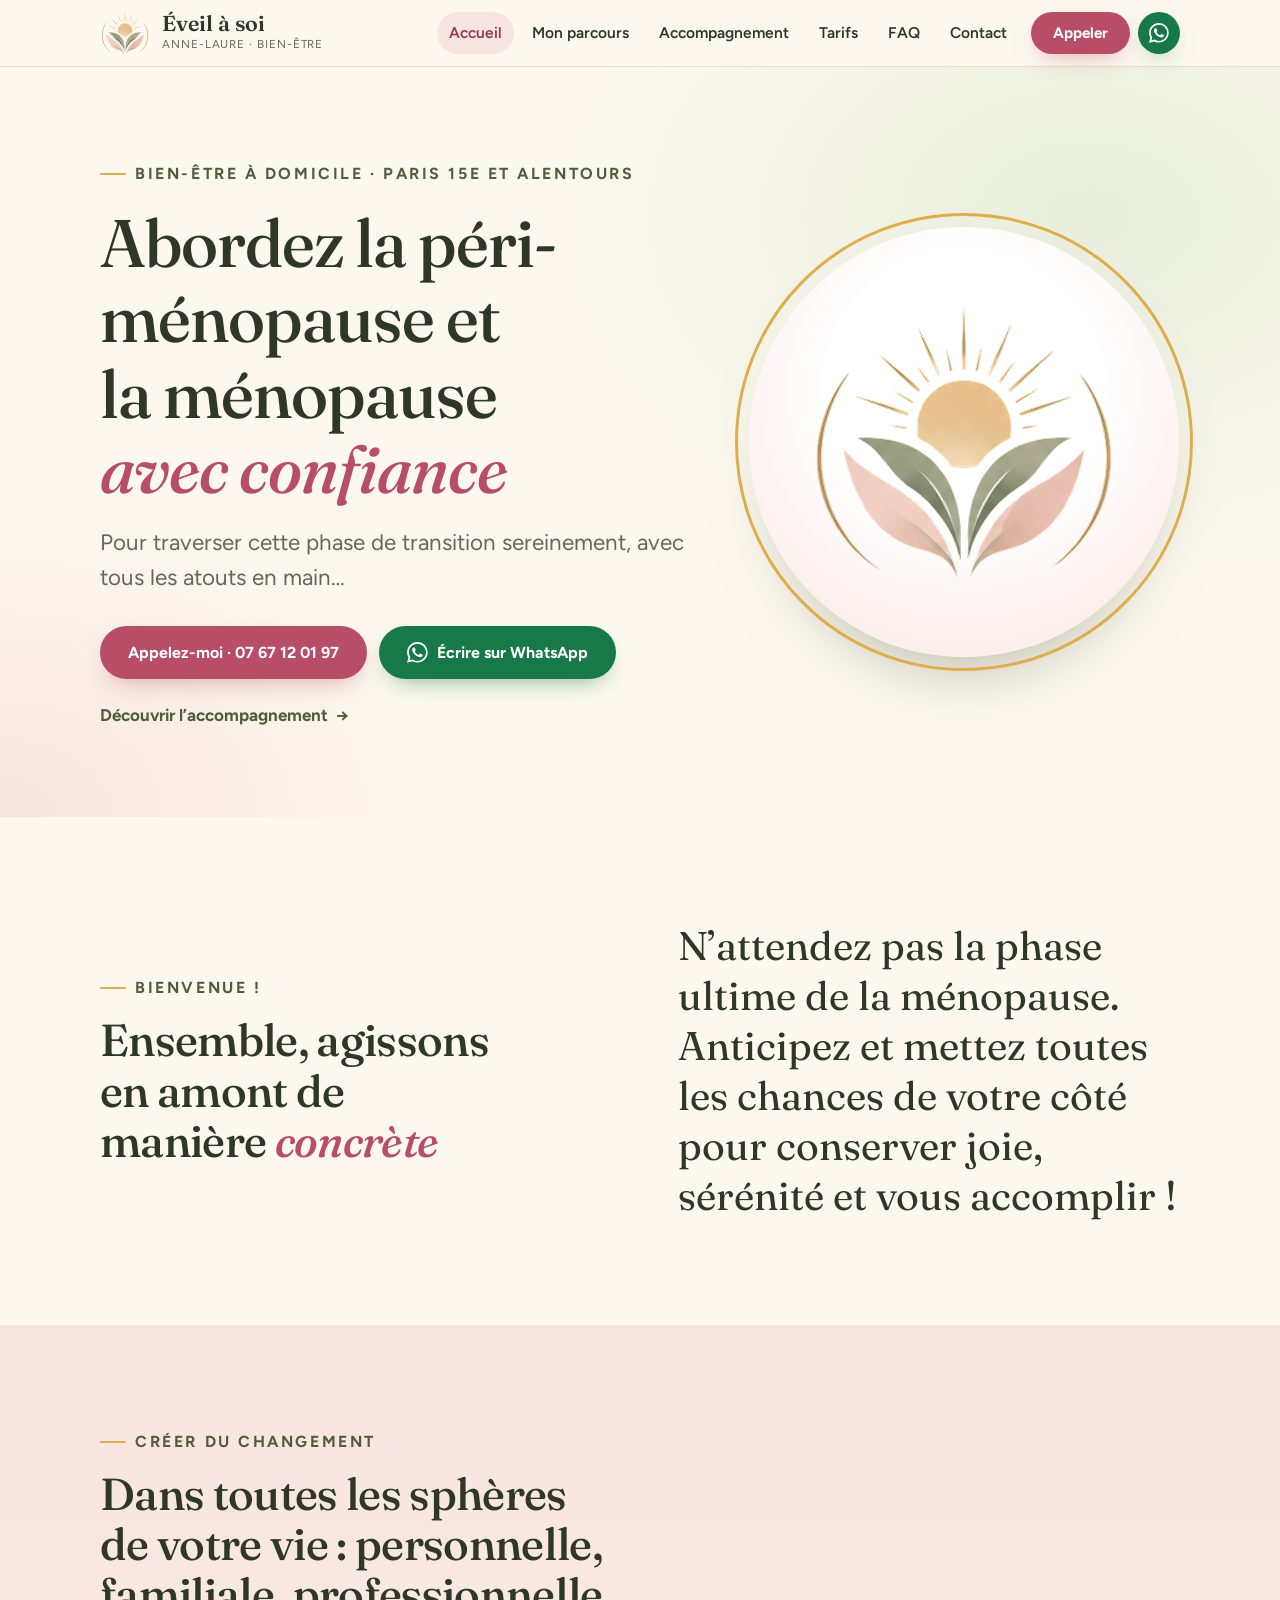
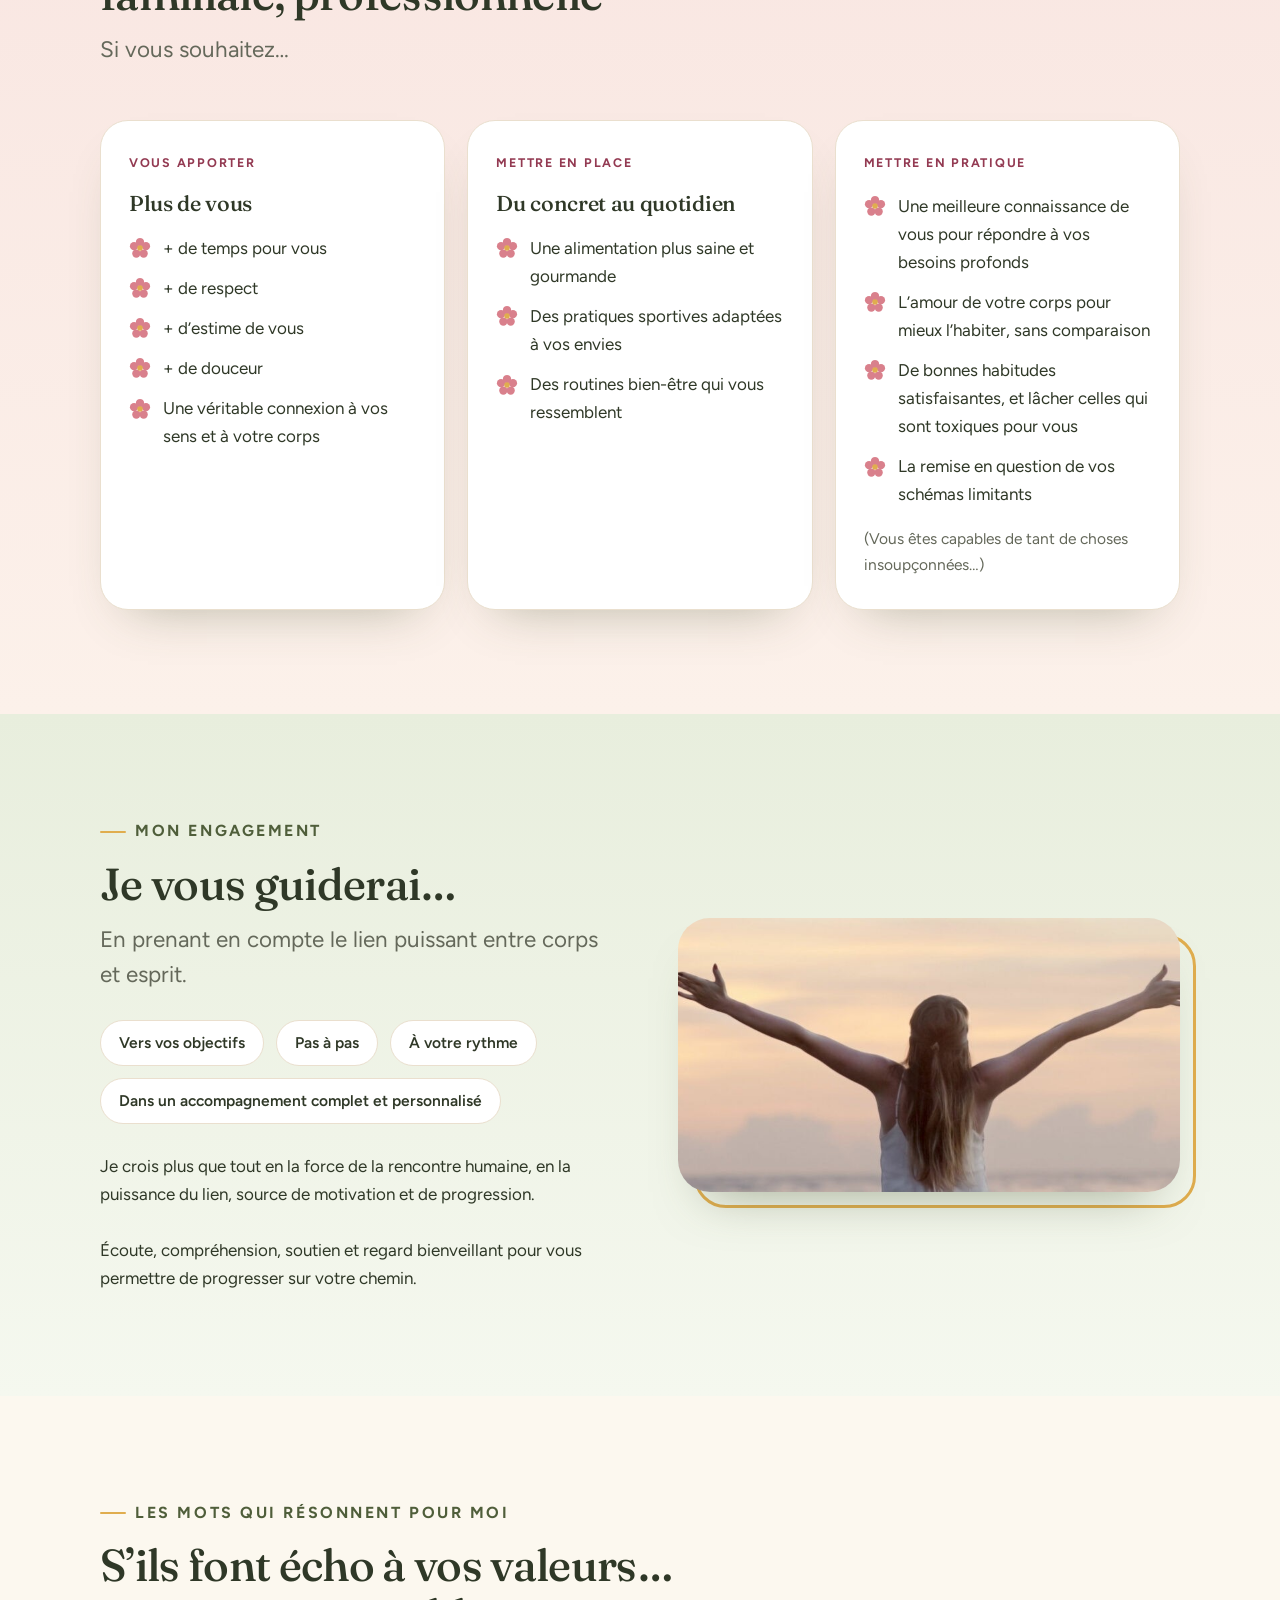
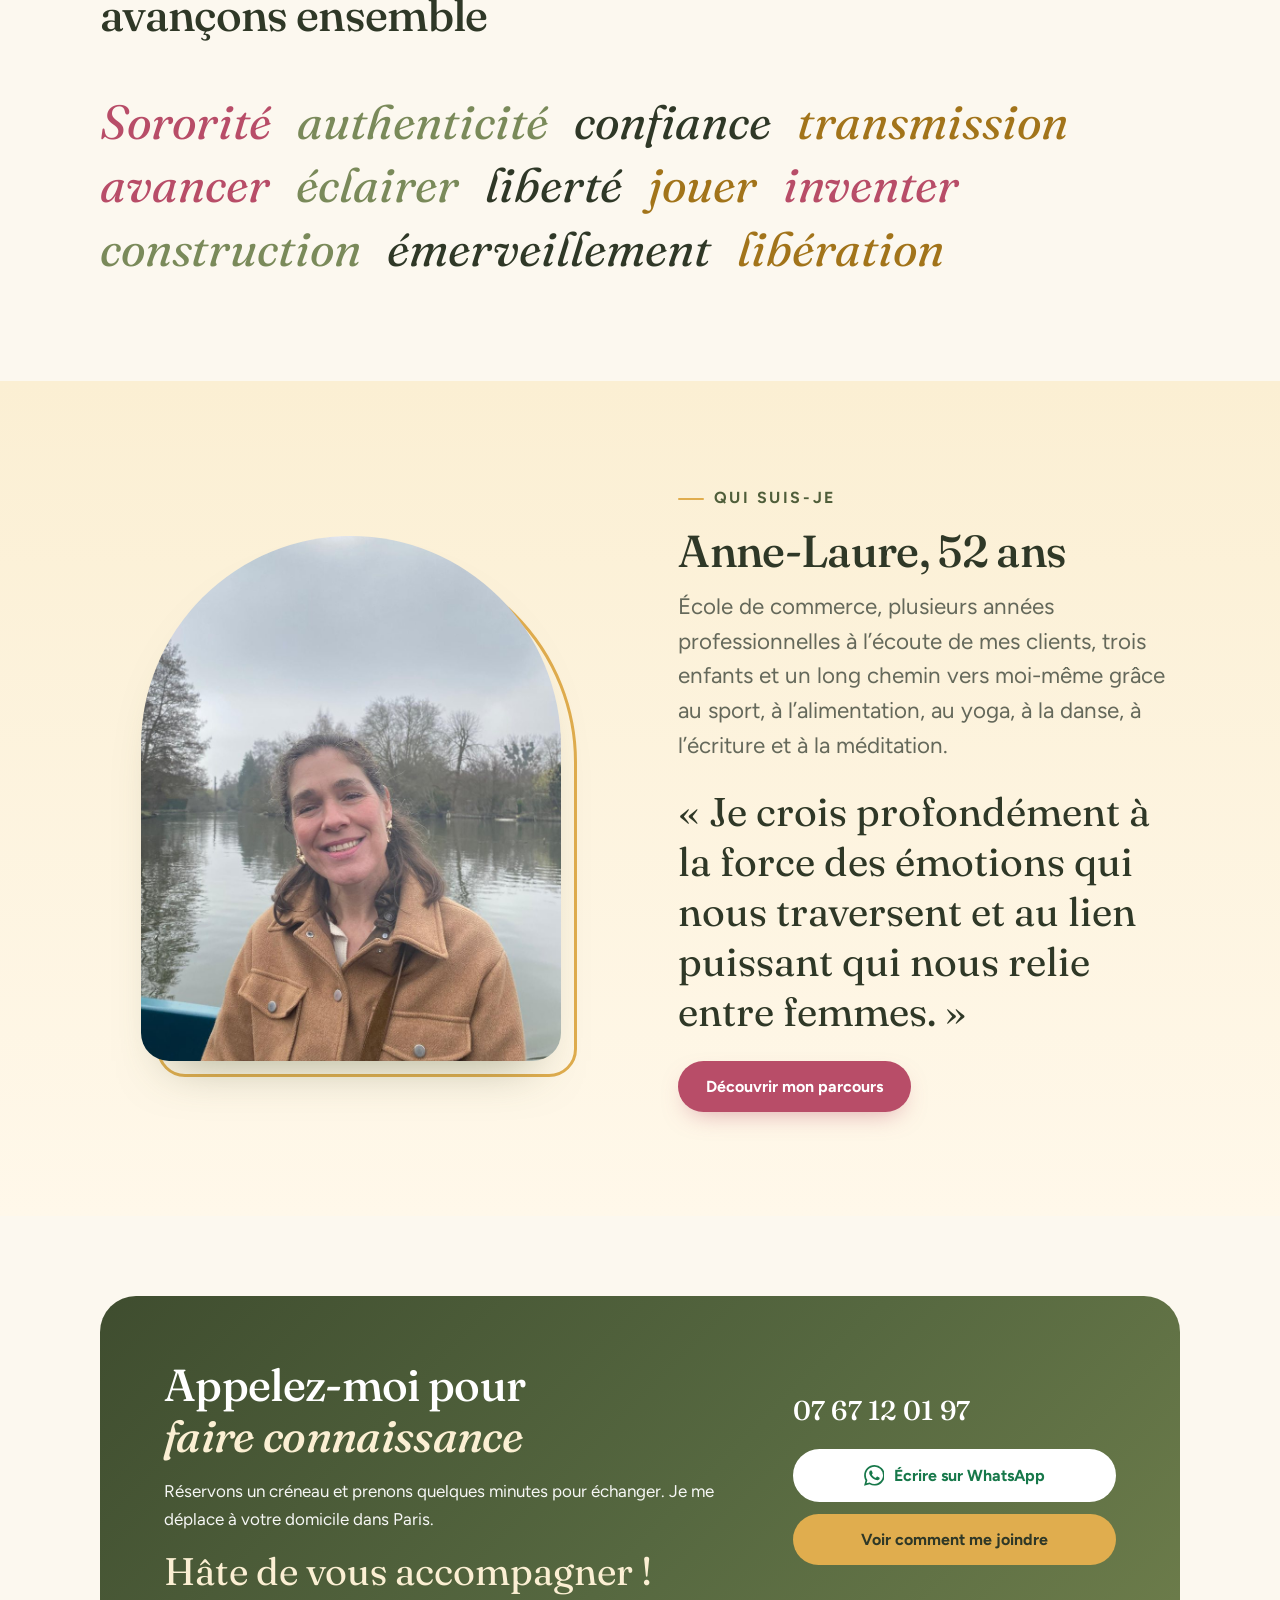
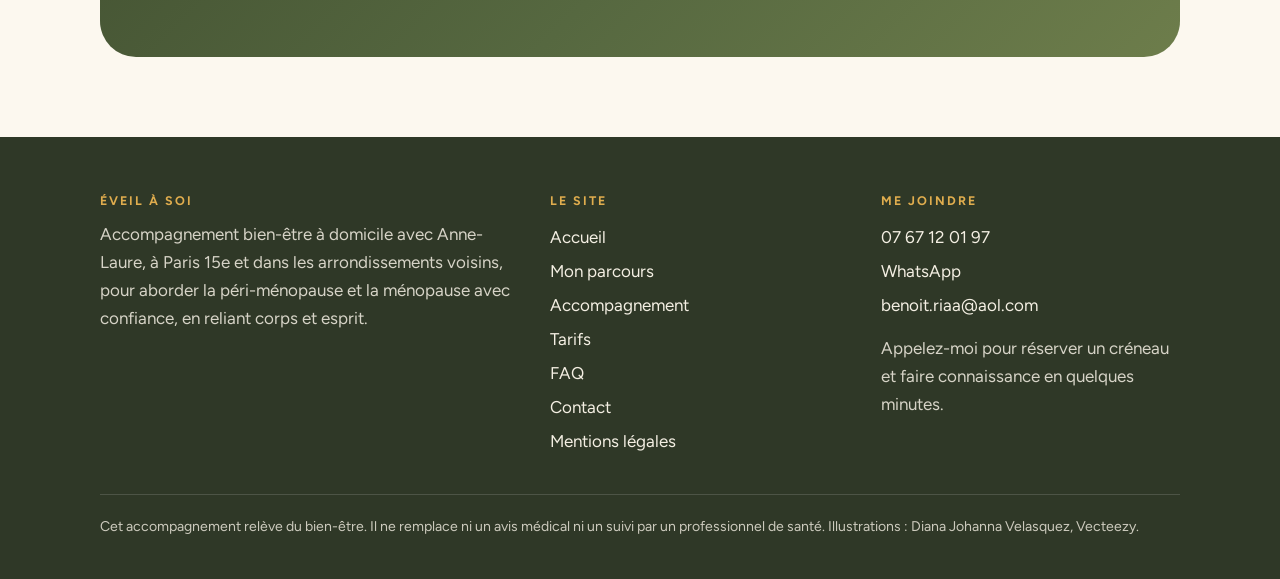
==== commit 46156d5b: "Add files via upload" ====
--- a/index.html
+++ b/index.html
@@ -7,7 +7,7 @@
 <div>
 <span class="eyebrow">Bien-être à domicile · Paris 15e et alentours</span>
 <h1>Abordez la péri-ménopause et la ménopause <em>avec confiance</em></h1>
-<p class="lead">En reliant corps et esprit… Pour conserver énergie, joie, sérénité et vous accomplir.</p>
+<p class="lead">Pour traverser cette phase de transition sereinement, avec tous les atouts en main…</p>
 <div class="btn-row"><a class="btn btn-main" href="tel:+33767120197">Appelez-moi · 07 67 12 01 97</a><a class="btn btn-wa" href="https://wa.me/33767120197?text=Bonjour%20Anne-Laure%2C%20j%E2%80%99ai%20d%C3%A9couvert%20votre%20site%20%C2%AB%20%C3%89veil%20%C3%A0%20soi%20%C2%BB%20et%20j%E2%80%99aimerais%20en%20savoir%20plus." target="_blank" rel="noopener noreferrer"><svg viewBox="0 0 24 24" aria-hidden="true" focusable="false"><path d="M17.472 14.382c-.297-.149-1.758-.867-2.03-.967-.273-.099-.471-.148-.67.15-.197.297-.767.966-.94 1.164-.173.199-.347.223-.644.075-.297-.15-1.255-.463-2.39-1.475-.883-.788-1.48-1.761-1.653-2.059-.173-.297-.018-.458.13-.606.134-.133.298-.347.446-.52.149-.174.198-.298.298-.497.099-.198.05-.371-.025-.52-.075-.149-.669-1.612-.916-2.207-.242-.579-.487-.5-.669-.51-.173-.008-.371-.01-.57-.01-.198 0-.52.074-.792.372-.272.297-1.04 1.016-1.04 2.479 0 1.462 1.065 2.875 1.213 3.074.149.198 2.096 3.2 5.077 4.487.709.306 1.262.489 1.694.625.712.227 1.36.195 1.871.118.571-.085 1.758-.719 2.006-1.413.248-.694.248-1.289.173-1.413-.074-.124-.272-.198-.57-.347m-5.421 7.403h-.004a9.87 9.87 0 01-5.031-1.378l-.361-.214-3.741.982.998-3.648-.235-.374a9.86 9.86 0 01-1.51-5.26c.001-5.45 4.436-9.884 9.888-9.884 2.64 0 5.122 1.03 6.988 2.898a9.825 9.825 0 012.893 6.994c-.003 5.45-4.437 9.884-9.885 9.884m8.413-18.297A11.815 11.815 0 0012.05 0C5.495 0 .16 5.335.157 11.892c0 2.096.547 4.142 1.588 5.945L.057 24l6.305-1.654a11.882 11.882 0 005.683 1.448h.005c6.554 0 11.89-5.335 11.893-11.893a11.821 11.821 0 00-3.48-8.413Z"/></svg><span>Écrire sur WhatsApp</span></a></div>
 <p class="more"><a class="arrow" href="accompagnement.html">Découvrir l’accompagnement</a></p>
 </div>
@@ -16,21 +16,23 @@
 
 <section class="section"><div class="wrap split">
 <div class="head" style="margin:0"><span class="eyebrow">Bienvenue !</span><h2>Ensemble, agissons en amont de manière <em>concrète</em></h2></div>
-<div style="display:grid;gap:18px"><p class="lead">Pour traverser cette phase de transition sereinement, avec tous les atouts en main…</p><p class="big-quote">Mettre toutes les chances de votre côté pour conserver énergie, joie, sérénité et vous accomplir !</p></div>
+<div style="display:grid;gap:18px"><p class="big-quote">N’attendez pas la phase ultime de la ménopause. Anticipez et mettez toutes les chances de votre côté pour conserver joie, sérénité et vous accomplir !</p></div>
 </div></section>
 
 <section class="section tint-blush"><div class="wrap">
-<div class="head"><span class="eyebrow">Changer dès maintenant</span><h2>Dans toutes les sphères de votre vie : personnelle, familiale, professionnelle</h2></div>
+<div class="head"><span class="eyebrow">Créer du changement</span><h2>Dans toutes les sphères de votre vie : personnelle, familiale, professionnelle</h2><p class="lead">Si vous souhaitez…</p></div>
 <div class="cards">
 <article class="card raised"><span class="tag">Vous apporter</span><h3>Plus de vous</h3><ul class="petals"><li>+ de temps pour vous</li><li>+ de respect</li><li>+ d’estime de vous</li><li>+ de douceur</li><li>Une véritable connexion à vos sens et à votre corps</li></ul></article>
 <article class="card raised"><span class="tag">Mettre en place</span><h3>Du concret au quotidien</h3><ul class="petals"><li>Une alimentation plus saine et gourmande</li><li>Des pratiques sportives adaptées à vos envies</li><li>Des routines bien-être qui vous ressemblent</li></ul></article>
-<article class="card raised"><span class="tag">Si vous voulez</span><h3>Vous reconnaître</h3><ul class="petals"><li>Mieux vous connaître pour répondre à vos besoins profonds</li><li>Aimer votre corps pour mieux l’habiter, sans comparaison</li><li>Lâcher vos mauvaises habitudes et les remplacer par des actions plus satisfaisantes</li><li>Remettre en question vos schémas limitants</li></ul><p class="note">Vous êtes capable de tant de choses insoupçonnées…</p></article>
+<article class="card raised"><span class="tag">Mettre en pratique</span><ul class="petals"><li>Une meilleure connaissance de vous pour répondre à vos besoins profonds</li><li>L’amour de votre corps pour mieux l’habiter, sans comparaison</li><li>De bonnes habitudes satisfaisantes, et lâcher celles qui sont toxiques pour vous</li><li>La remise en question de vos schémas limitants</li></ul><p class="note">(Vous êtes capables de tant de choses insoupçonnées…)</p></article>
 </div></div></section>
 
 <section class="section tint-sky"><div class="wrap split">
 <div style="display:grid;gap:28px">
 <div class="head" style="margin:0"><span class="eyebrow">Mon engagement</span><h2>Je vous guiderai…</h2><p class="lead">En prenant en compte le lien puissant entre corps et esprit.</p></div>
 <div class="chips" style="gap:12px"><span class="chip">Vers vos objectifs</span><span class="chip">Pas à pas</span><span class="chip">À votre rythme</span><span class="chip">Dans un accompagnement complet et personnalisé</span></div>
+<p>Je crois plus que tout en la force de la rencontre humaine, en la puissance du lien, source de motivation et de progression.</p>
+<p>Écoute, compréhension, soutien et regard bienveillant pour vous permettre de progresser sur votre chemin.</p>
 </div>
 <figure class="art wide"><img src="ciel-ouvert.jpg" alt="Une femme de dos, les bras grands ouverts face à un ciel pastel au lever du soleil" width="750" height="410" loading="lazy" decoding="async"></figure>
 </div></section>
@@ -43,13 +45,13 @@
 <section class="section tint-sun"><div class="wrap split">
 <figure class="portrait"><img src="portrait.jpg" alt="Anne-Laure, souriante, en manteau camel au bord d’une rivière" width="900" height="1200" loading="lazy" decoding="async"></figure>
 <div style="display:grid;gap:24px">
-<div class="head" style="margin:0"><span class="eyebrow">Qui suis-je</span><h2>Anne-Laure, 52 ans</h2><p class="lead">École de commerce, des années à l’écoute des autres, trois enfants, puis un long chemin vers moi-même grâce au sport, à l’alimentation, au yoga, à la danse, à l’écriture et à la méditation.</p></div>
+<div class="head" style="margin:0"><span class="eyebrow">Qui suis-je</span><h2>Anne-Laure, 52 ans</h2><p class="lead">École de commerce, plusieurs années professionnelles à l’écoute de mes clients, trois enfants et un long chemin vers moi-même grâce au sport, à l’alimentation, au yoga, à la danse, à l’écriture et à la méditation.</p></div>
 <p class="big-quote">« Je crois profondément à la force des émotions qui nous traversent et au lien puissant qui nous relie entre femmes. »</p>
 <div class="btn-row"><a class="btn btn-main" href="a-propos.html">Découvrir mon parcours</a></div>
 </div>
 </div></section>
 <div class="wrap cta-wrap"><div class="cta">
-<div style="display:grid;gap:16px"><h2>Appelez-moi vite pour <em>faire connaissance</em></h2><p>Réservons un créneau et prenons quelques minutes pour échanger. Je me déplace à domicile à Paris 15e et dans les arrondissements voisins. Hâte de vous accompagner.</p></div>
+<div style="display:grid;gap:16px"><h2>Appelez-moi pour <em>faire connaissance</em></h2><p>Réservons un créneau et prenons quelques minutes pour échanger. Je me déplace à votre domicile dans Paris.</p><p class="cta-big">Hâte de vous accompagner !</p></div>
 <div class="side"><a class="phone" href="tel:+33767120197">07 67 12 01 97</a><a class="btn btn-wa" href="https://wa.me/33767120197?text=Bonjour%20Anne-Laure%2C%20j%E2%80%99ai%20d%C3%A9couvert%20votre%20site%20%C2%AB%20%C3%89veil%20%C3%A0%20soi%20%C2%BB%20et%20j%E2%80%99aimerais%20en%20savoir%20plus." target="_blank" rel="noopener noreferrer"><svg viewBox="0 0 24 24" aria-hidden="true" focusable="false"><path d="M17.472 14.382c-.297-.149-1.758-.867-2.03-.967-.273-.099-.471-.148-.67.15-.197.297-.767.966-.94 1.164-.173.199-.347.223-.644.075-.297-.15-1.255-.463-2.39-1.475-.883-.788-1.48-1.761-1.653-2.059-.173-.297-.018-.458.13-.606.134-.133.298-.347.446-.52.149-.174.198-.298.298-.497.099-.198.05-.371-.025-.52-.075-.149-.669-1.612-.916-2.207-.242-.579-.487-.5-.669-.51-.173-.008-.371-.01-.57-.01-.198 0-.52.074-.792.372-.272.297-1.04 1.016-1.04 2.479 0 1.462 1.065 2.875 1.213 3.074.149.198 2.096 3.2 5.077 4.487.709.306 1.262.489 1.694.625.712.227 1.36.195 1.871.118.571-.085 1.758-.719 2.006-1.413.248-.694.248-1.289.173-1.413-.074-.124-.272-.198-.57-.347m-5.421 7.403h-.004a9.87 9.87 0 01-5.031-1.378l-.361-.214-3.741.982.998-3.648-.235-.374a9.86 9.86 0 01-1.51-5.26c.001-5.45 4.436-9.884 9.888-9.884 2.64 0 5.122 1.03 6.988 2.898a9.825 9.825 0 012.893 6.994c-.003 5.45-4.437 9.884-9.885 9.884m8.413-18.297A11.815 11.815 0 0012.05 0C5.495 0 .16 5.335.157 11.892c0 2.096.547 4.142 1.588 5.945L.057 24l6.305-1.654a11.882 11.882 0 005.683 1.448h.005c6.554 0 11.89-5.335 11.893-11.893a11.821 11.821 0 00-3.48-8.413Z"/></svg><span>Écrire sur WhatsApp</span></a><a class="btn btn-sun" href="contact.html">Voir comment me joindre</a></div>
 </div></div>
 </main><footer class="site-footer"><div class="wrap">
--- a/style.css
+++ b/style.css
@@ -34,7 +34,7 @@
 em{font-style:italic;color:var(--peony)}
 p{margin:0}
 .wrap{width:100%;max-width:1120px;margin-inline:auto;padding-inline:20px}
-.eyebrow{font-size:.78rem;font-weight:700;letter-spacing:.16em;text-transform:uppercase;color:var(--leaf-deep);display:inline-flex;align-items:center;gap:.6rem}
+.eyebrow{font-size:1rem;font-weight:700;letter-spacing:.16em;text-transform:uppercase;color:var(--leaf-deep);display:inline-flex;align-items:center;gap:.6rem}
 .eyebrow::before{content:"";width:1.6rem;height:2px;background:var(--sun);border-radius:2px}
 .lead{font-size:clamp(1.15rem,2vw,1.4rem);line-height:1.55;color:var(--muted);max-width:40rem}
 .label{font-size:.78rem;font-weight:700;letter-spacing:.14em;text-transform:uppercase;color:var(--peony-deep)}
@@ -156,7 +156,8 @@
 .cta em{color:var(--apricot)}
 .cta p{color:#fff;opacity:.95}
 .cta .side{display:grid;gap:12px;justify-items:stretch}
-.cta .side .phone{justify-self:start;margin-bottom:4px}
+.cta .side .phone{justify-self:start;margin-bottom:4px;font-size:clamp(1.3rem,2.6vw,1.7rem)}
+.cta .cta-big{font-family:var(--display);font-size:clamp(1.7rem,3.6vw,2.4rem);line-height:1.15;color:var(--apricot);opacity:1}
 .cta .btn-wa{background:#fff;color:var(--wa);box-shadow:none}
 .cta .btn-wa:hover{background:var(--apricot);color:var(--wa-deep)}
 .phone{font-family:var(--display);font-size:clamp(1.8rem,4.4vw,2.6rem);font-weight:500;letter-spacing:.01em;color:inherit;text-decoration:none;overflow-wrap:anywhere}
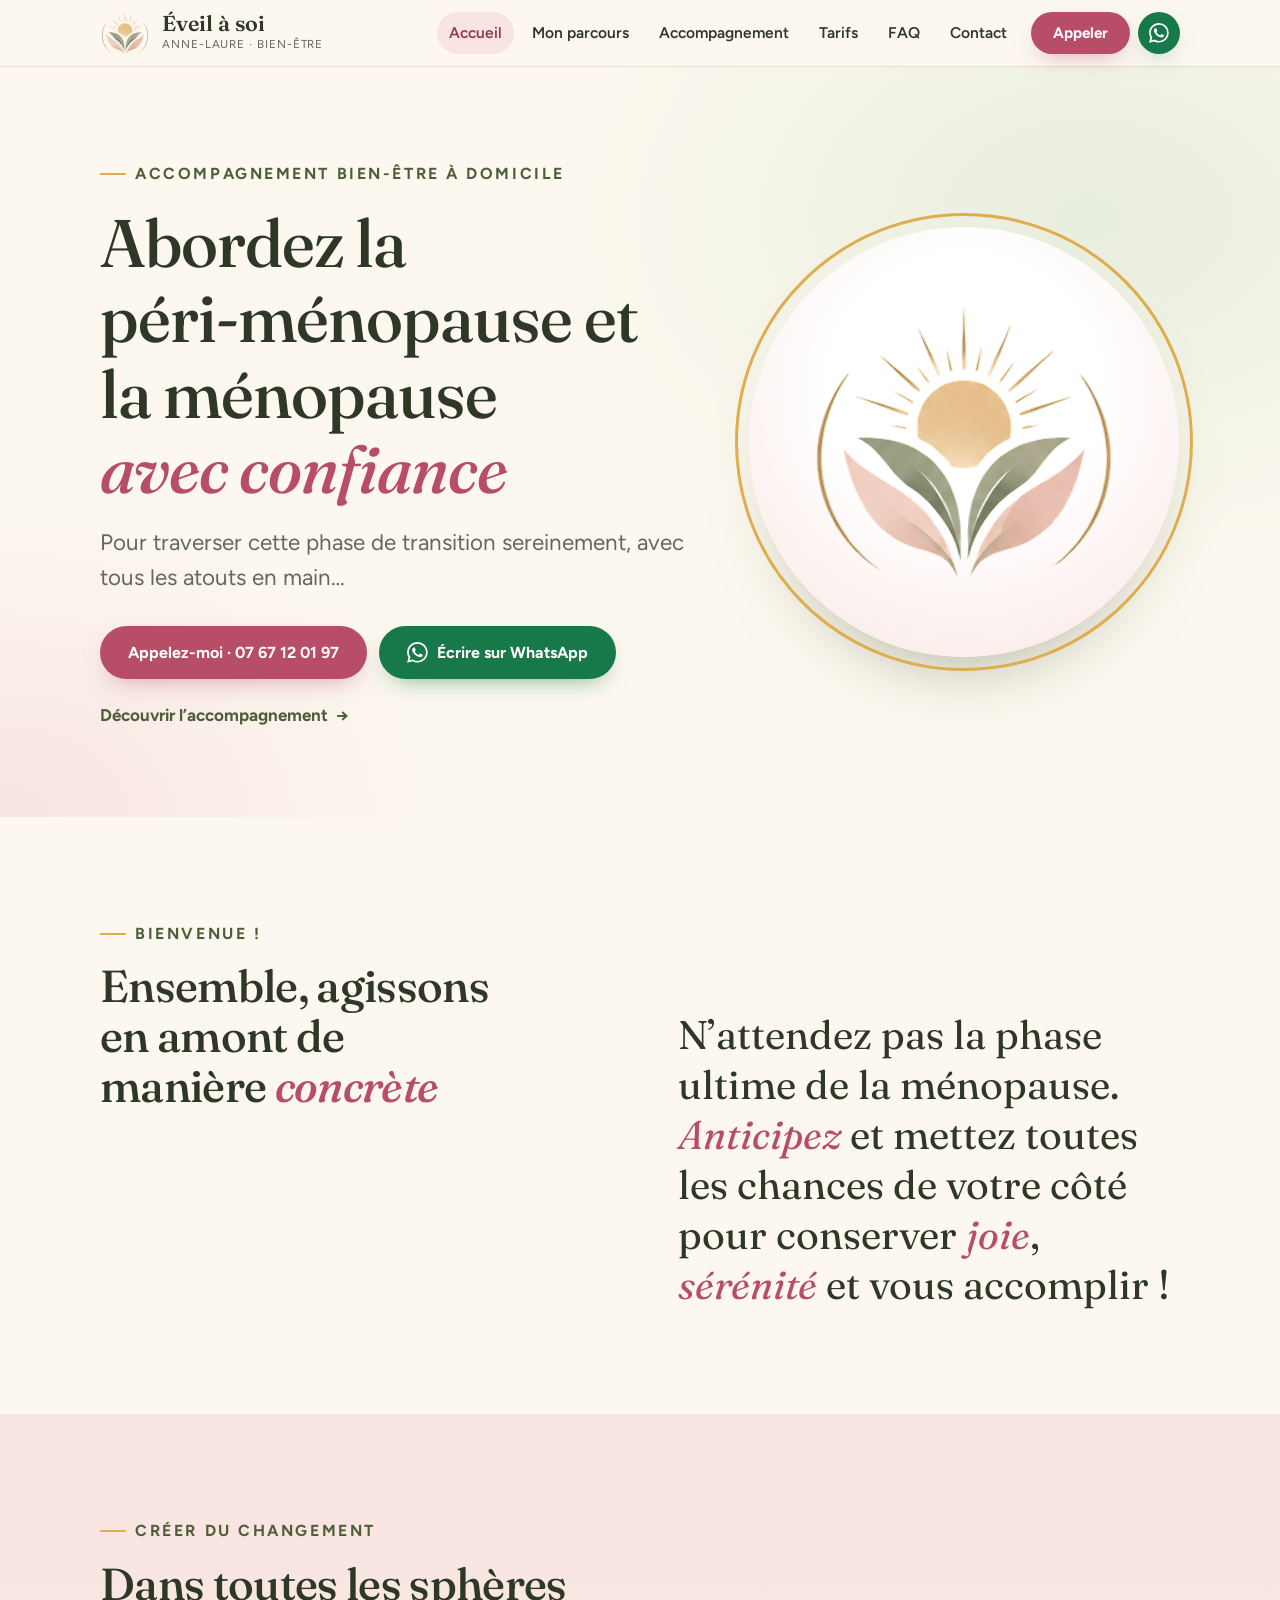
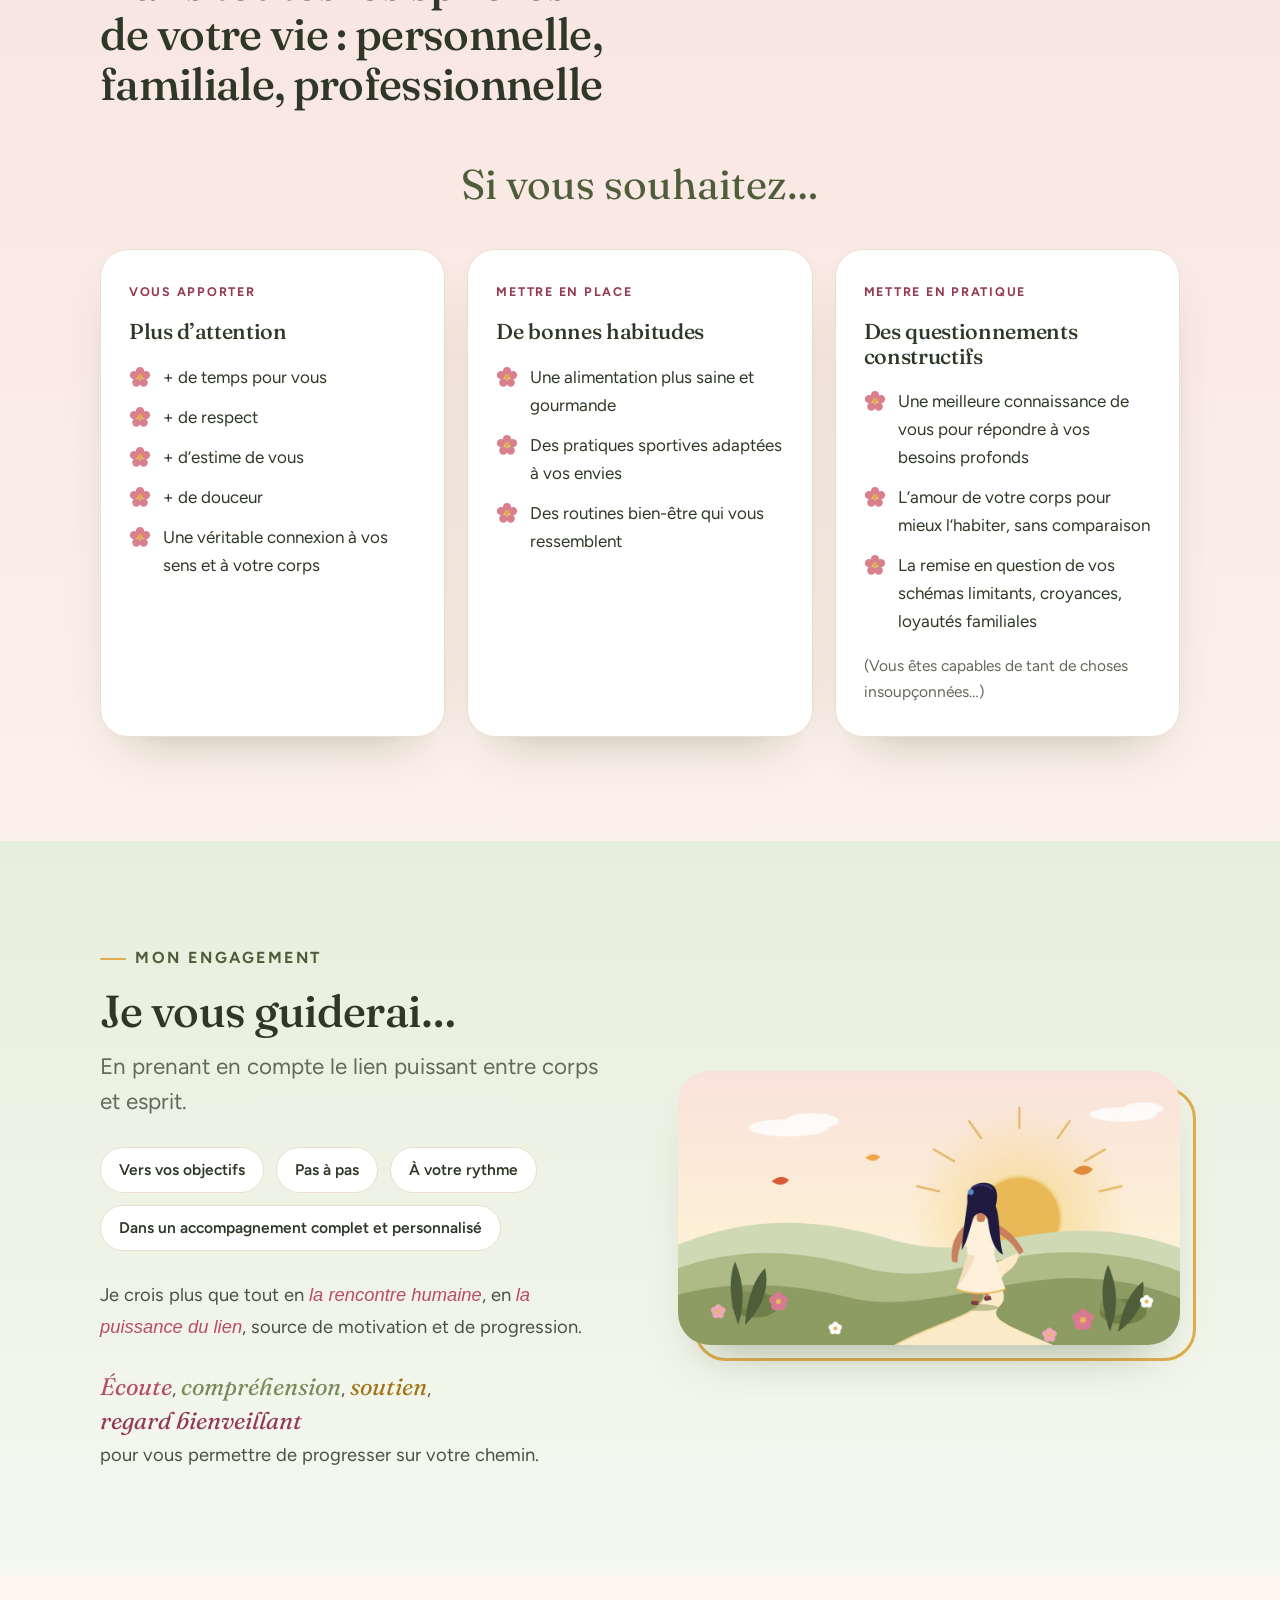
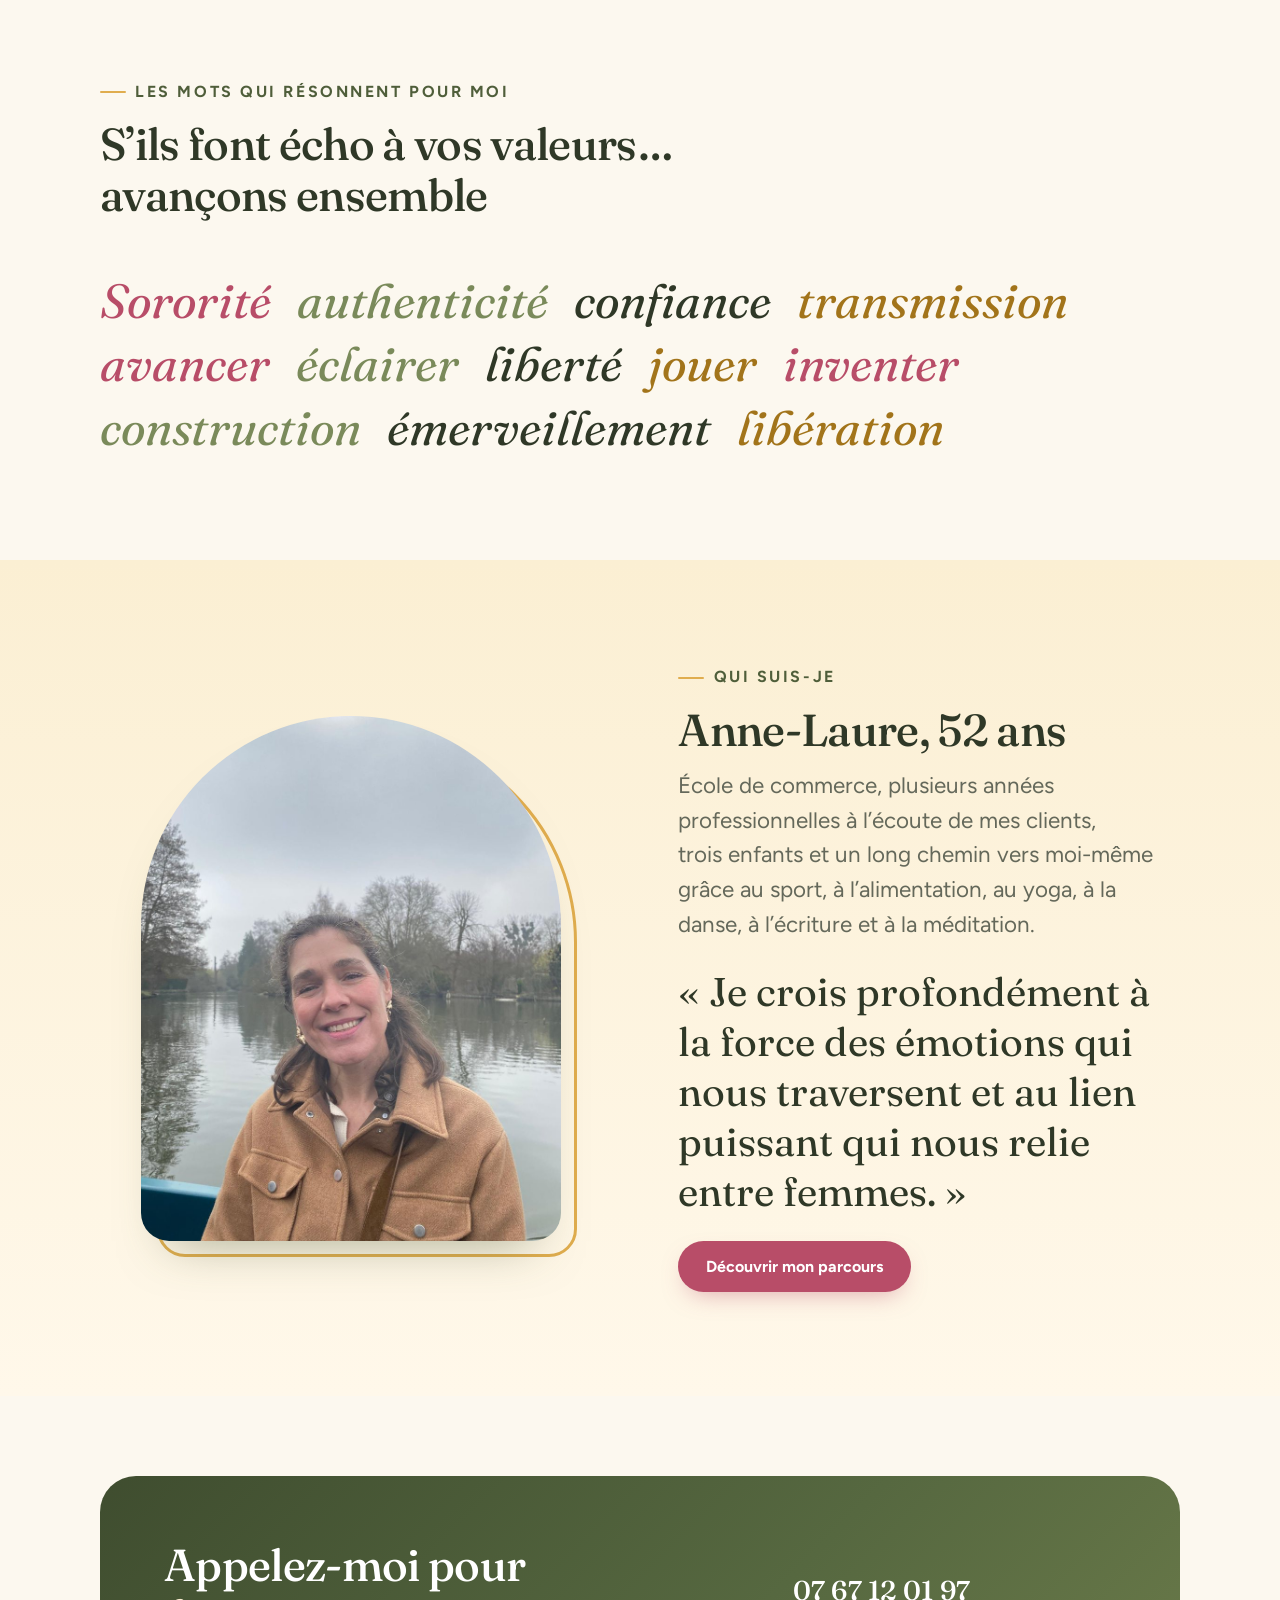
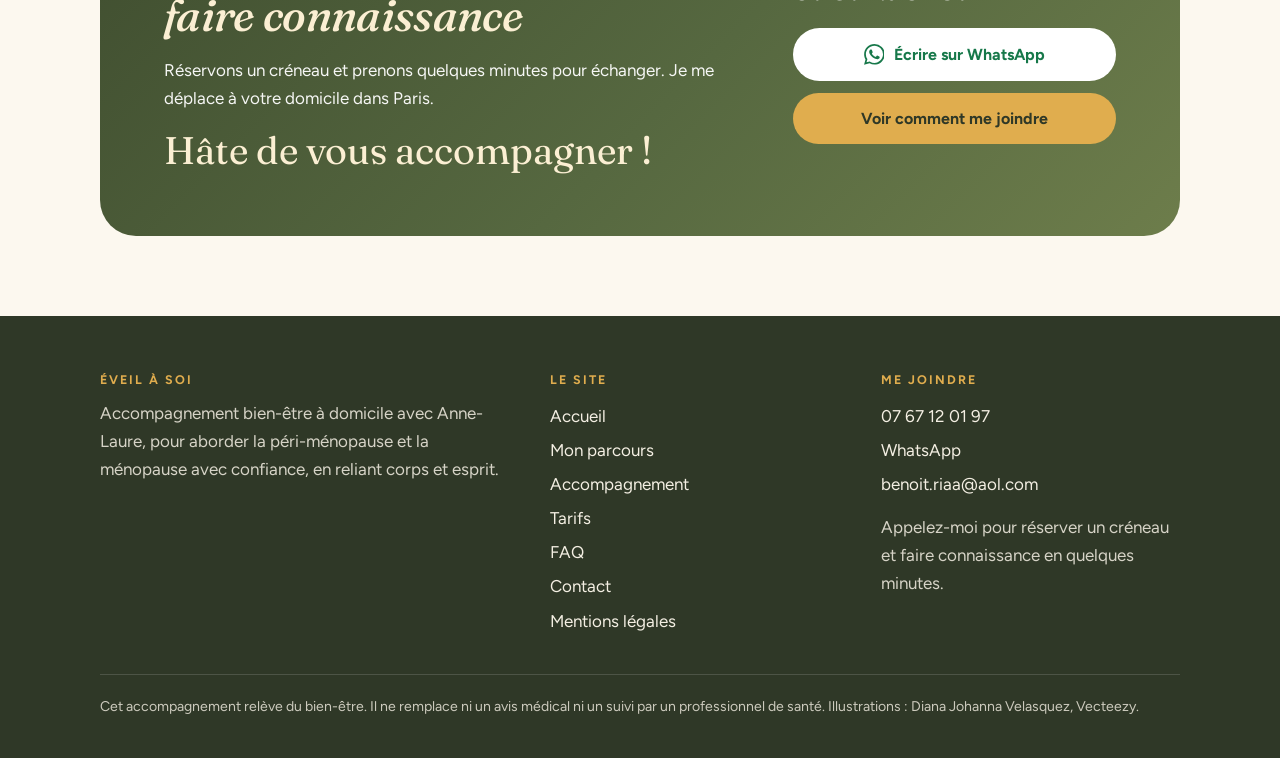
==== commit dc768228: "Add files via upload" ====
--- a/index.html
+++ b/index.html
@@ -5,8 +5,8 @@
 </div></header><main>
 <section class="hero"><div class="wrap hero-grid">
 <div>
-<span class="eyebrow">Bien-être à domicile · Paris 15e et alentours</span>
-<h1>Abordez la péri-ménopause et la ménopause <em>avec confiance</em></h1>
+<span class="eyebrow">Accompagnement bien-être à domicile</span>
+<h1>Abordez la <span class="nw">péri-ménopause</span> et la ménopause <em>avec confiance</em></h1>
 <p class="lead">Pour traverser cette phase de transition sereinement, avec tous les atouts en main…</p>
 <div class="btn-row"><a class="btn btn-main" href="tel:+33767120197">Appelez-moi · 07 67 12 01 97</a><a class="btn btn-wa" href="https://wa.me/33767120197?text=Bonjour%20Anne-Laure%2C%20j%E2%80%99ai%20d%C3%A9couvert%20votre%20site%20%C2%AB%20%C3%89veil%20%C3%A0%20soi%20%C2%BB%20et%20j%E2%80%99aimerais%20en%20savoir%20plus." target="_blank" rel="noopener noreferrer"><svg viewBox="0 0 24 24" aria-hidden="true" focusable="false"><path d="M17.472 14.382c-.297-.149-1.758-.867-2.03-.967-.273-.099-.471-.148-.67.15-.197.297-.767.966-.94 1.164-.173.199-.347.223-.644.075-.297-.15-1.255-.463-2.39-1.475-.883-.788-1.48-1.761-1.653-2.059-.173-.297-.018-.458.13-.606.134-.133.298-.347.446-.52.149-.174.198-.298.298-.497.099-.198.05-.371-.025-.52-.075-.149-.669-1.612-.916-2.207-.242-.579-.487-.5-.669-.51-.173-.008-.371-.01-.57-.01-.198 0-.52.074-.792.372-.272.297-1.04 1.016-1.04 2.479 0 1.462 1.065 2.875 1.213 3.074.149.198 2.096 3.2 5.077 4.487.709.306 1.262.489 1.694.625.712.227 1.36.195 1.871.118.571-.085 1.758-.719 2.006-1.413.248-.694.248-1.289.173-1.413-.074-.124-.272-.198-.57-.347m-5.421 7.403h-.004a9.87 9.87 0 01-5.031-1.378l-.361-.214-3.741.982.998-3.648-.235-.374a9.86 9.86 0 01-1.51-5.26c.001-5.45 4.436-9.884 9.888-9.884 2.64 0 5.122 1.03 6.988 2.898a9.825 9.825 0 012.893 6.994c-.003 5.45-4.437 9.884-9.885 9.884m8.413-18.297A11.815 11.815 0 0012.05 0C5.495 0 .16 5.335.157 11.892c0 2.096.547 4.142 1.588 5.945L.057 24l6.305-1.654a11.882 11.882 0 005.683 1.448h.005c6.554 0 11.89-5.335 11.893-11.893a11.821 11.821 0 00-3.48-8.413Z"/></svg><span>Écrire sur WhatsApp</span></a></div>
 <p class="more"><a class="arrow" href="accompagnement.html">Découvrir l’accompagnement</a></p>
@@ -14,27 +14,28 @@
 <div class="emblem"><img src="logo-eveil.png" alt="Logo Éveil à soi : un soleil se lève sur deux feuilles vertes et deux pétales roses." width="592" height="544"></div>
 </div></section>
 
-<section class="section"><div class="wrap split">
+<section class="section"><div class="wrap split welcome">
 <div class="head" style="margin:0"><span class="eyebrow">Bienvenue !</span><h2>Ensemble, agissons en amont de manière <em>concrète</em></h2></div>
-<div style="display:grid;gap:18px"><p class="big-quote">N’attendez pas la phase ultime de la ménopause. Anticipez et mettez toutes les chances de votre côté pour conserver joie, sérénité et vous accomplir !</p></div>
+<div class="welcome-r"><p class="big-quote">N’attendez pas la phase ultime de la ménopause.<br><span class="pk">Anticipez</span> et mettez toutes les chances de votre côté pour conserver <span class="pk">joie</span>, <span class="pk">sérénité</span> et vous accomplir !</p></div>
 </div></section>
 
 <section class="section tint-blush"><div class="wrap">
-<div class="head"><span class="eyebrow">Créer du changement</span><h2>Dans toutes les sphères de votre vie : personnelle, familiale, professionnelle</h2><p class="lead">Si vous souhaitez…</p></div>
+<div class="head"><span class="eyebrow">Créer du changement</span><h2>Dans toutes les sphères de votre vie : personnelle, familiale, professionnelle</h2></div>
+<p class="if-you">Si vous souhaitez…</p>
 <div class="cards">
-<article class="card raised"><span class="tag">Vous apporter</span><h3>Plus de vous</h3><ul class="petals"><li>+ de temps pour vous</li><li>+ de respect</li><li>+ d’estime de vous</li><li>+ de douceur</li><li>Une véritable connexion à vos sens et à votre corps</li></ul></article>
-<article class="card raised"><span class="tag">Mettre en place</span><h3>Du concret au quotidien</h3><ul class="petals"><li>Une alimentation plus saine et gourmande</li><li>Des pratiques sportives adaptées à vos envies</li><li>Des routines bien-être qui vous ressemblent</li></ul></article>
-<article class="card raised"><span class="tag">Mettre en pratique</span><ul class="petals"><li>Une meilleure connaissance de vous pour répondre à vos besoins profonds</li><li>L’amour de votre corps pour mieux l’habiter, sans comparaison</li><li>De bonnes habitudes satisfaisantes, et lâcher celles qui sont toxiques pour vous</li><li>La remise en question de vos schémas limitants</li></ul><p class="note">(Vous êtes capables de tant de choses insoupçonnées…)</p></article>
+<article class="card raised"><span class="tag">Vous apporter</span><h3>Plus d’attention</h3><ul class="petals"><li>+ de temps pour vous</li><li>+ de respect</li><li>+ d’estime de vous</li><li>+ de douceur</li><li>Une véritable connexion à vos sens et à votre corps</li></ul></article>
+<article class="card raised"><span class="tag">Mettre en place</span><h3>De bonnes habitudes</h3><ul class="petals"><li>Une alimentation plus saine et gourmande</li><li>Des pratiques sportives adaptées à vos envies</li><li>Des routines bien-être qui vous ressemblent</li></ul></article>
+<article class="card raised"><span class="tag">Mettre en pratique</span><h3>Des questionnements constructifs</h3><ul class="petals"><li>Une meilleure connaissance de vous pour répondre à vos besoins profonds</li><li>L’amour de votre corps pour mieux l’habiter, sans comparaison</li><li>La remise en question de vos schémas limitants, croyances, loyautés familiales</li></ul><p class="note">(Vous êtes capables de tant de choses insoupçonnées…)</p></article>
 </div></div></section>
 
 <section class="section tint-sky"><div class="wrap split">
 <div style="display:grid;gap:28px">
 <div class="head" style="margin:0"><span class="eyebrow">Mon engagement</span><h2>Je vous guiderai…</h2><p class="lead">En prenant en compte le lien puissant entre corps et esprit.</p></div>
 <div class="chips" style="gap:12px"><span class="chip">Vers vos objectifs</span><span class="chip">Pas à pas</span><span class="chip">À votre rythme</span><span class="chip">Dans un accompagnement complet et personnalisé</span></div>
-<p>Je crois plus que tout en la force de la rencontre humaine, en la puissance du lien, source de motivation et de progression.</p>
-<p>Écoute, compréhension, soutien et regard bienveillant pour vous permettre de progresser sur votre chemin.</p>
+<p class="engage">Je crois plus que tout en <span class="pk">la rencontre humaine</span>, en <span class="pk">la puissance du lien</span>, source de motivation et de progression.</p>
+<p class="engage"><span class="kw k1">Écoute</span>, <span class="kw k2">compréhension</span>, <span class="kw k3">soutien</span>, <span class="kw k4">regard bienveillant</span><br>pour vous permettre de progresser sur votre chemin.</p>
 </div>
-<figure class="art wide"><img src="ciel-ouvert.jpg" alt="Une femme de dos, les bras grands ouverts face à un ciel pastel au lever du soleil" width="750" height="410" loading="lazy" decoding="async"></figure>
+<figure class="art wide"><img src="chemin-lumiere.jpg" alt="Illustration : une femme de dos marche sur un chemin sinueux vers un soleil qui se lève, entre collines et fleurs" width="1200" height="656" loading="lazy" decoding="async"></figure>
 </div></section>
 
 <section class="section"><div class="wrap">
@@ -45,7 +46,7 @@
 <section class="section tint-sun"><div class="wrap split">
 <figure class="portrait"><img src="portrait.jpg" alt="Anne-Laure, souriante, en manteau camel au bord d’une rivière" width="900" height="1200" loading="lazy" decoding="async"></figure>
 <div style="display:grid;gap:24px">
-<div class="head" style="margin:0"><span class="eyebrow">Qui suis-je</span><h2>Anne-Laure, 52 ans</h2><p class="lead">École de commerce, plusieurs années professionnelles à l’écoute de mes clients, trois enfants et un long chemin vers moi-même grâce au sport, à l’alimentation, au yoga, à la danse, à l’écriture et à la méditation.</p></div>
+<div class="head" style="margin:0"><span class="eyebrow">Qui suis-je</span><h2>Anne-Laure, 52 ans</h2><p class="lead">École de commerce, plusieurs années professionnelles à l’écoute de mes clients,<br>trois enfants et un long chemin vers moi-même grâce au sport, à l’alimentation, au yoga, à la danse, à l’écriture et à la méditation.</p></div>
 <p class="big-quote">« Je crois profondément à la force des émotions qui nous traversent et au lien puissant qui nous relie entre femmes. »</p>
 <div class="btn-row"><a class="btn btn-main" href="a-propos.html">Découvrir mon parcours</a></div>
 </div>
@@ -56,7 +57,7 @@
 </div></div>
 </main><footer class="site-footer"><div class="wrap">
 <div class="foot">
-<div><h4>Éveil à soi</h4><p>Accompagnement bien-être à domicile avec Anne-Laure, à Paris 15e et dans les arrondissements voisins, pour aborder la péri-ménopause et la ménopause avec confiance, en reliant corps et esprit.</p></div>
+<div><h4>Éveil à soi</h4><p>Accompagnement bien-être à domicile avec Anne-Laure, pour aborder la péri-ménopause et la ménopause avec confiance, en reliant corps et esprit.</p></div>
 <div><h4>Le site</h4><a href="index.html">Accueil</a><a href="a-propos.html">Mon parcours</a><a href="accompagnement.html">Accompagnement</a><a href="tarifs.html">Tarifs</a><a href="faq.html">FAQ</a><a href="contact.html">Contact</a><a href="mentions-legales.html">Mentions légales</a></div>
 <div><h4>Me joindre</h4><a href="tel:+33767120197">07 67 12 01 97</a><a href="https://wa.me/33767120197?text=Bonjour%20Anne-Laure%2C%20j%E2%80%99ai%20d%C3%A9couvert%20votre%20site%20%C2%AB%20%C3%89veil%20%C3%A0%20soi%20%C2%BB%20et%20j%E2%80%99aimerais%20en%20savoir%20plus." target="_blank" rel="noopener noreferrer">WhatsApp</a><a href="mailto:benoit.riaa@aol.com">benoit.riaa@aol.com</a><p>Appelez-moi pour réserver un créneau et faire connaissance en quelques minutes.</p></div>
 </div>
--- a/style.css
+++ b/style.css
@@ -243,3 +243,14 @@
 @media (max-width:640px){.brand small{display:none}}
 @media (min-width:600px) and (max-width:860px){.tools{grid-template-columns:1fr 1fr}.cards{grid-template-columns:1fr 1fr}}
 @media (prefers-reduced-motion:reduce){*{transition:none!important;scroll-behavior:auto!important}}
+
+/* corrections accueil */
+.nw{white-space:nowrap}
+.pk{color:var(--peony);font-style:italic}
+.welcome{align-items:start}
+.welcome-r{padding-top:clamp(0px,7vw,96px)}
+.if-you{text-align:center;font-family:var(--display);font-size:clamp(1.8rem,4vw,2.6rem);color:var(--leaf-deep);margin:0 0 clamp(24px,4vw,40px);line-height:1.15}
+.engage{font-size:1.15rem;line-height:1.7;color:var(--soft)}
+.kw{white-space:nowrap;font-family:var(--display);font-size:1.3em;font-style:italic;line-height:1.3}
+.k1{color:var(--peony)}.k2{color:var(--leaf)}.k3{color:#a2741a}.k4{color:var(--peony-deep)}
+@media (max-width:860px){.welcome-r{padding-top:0}}
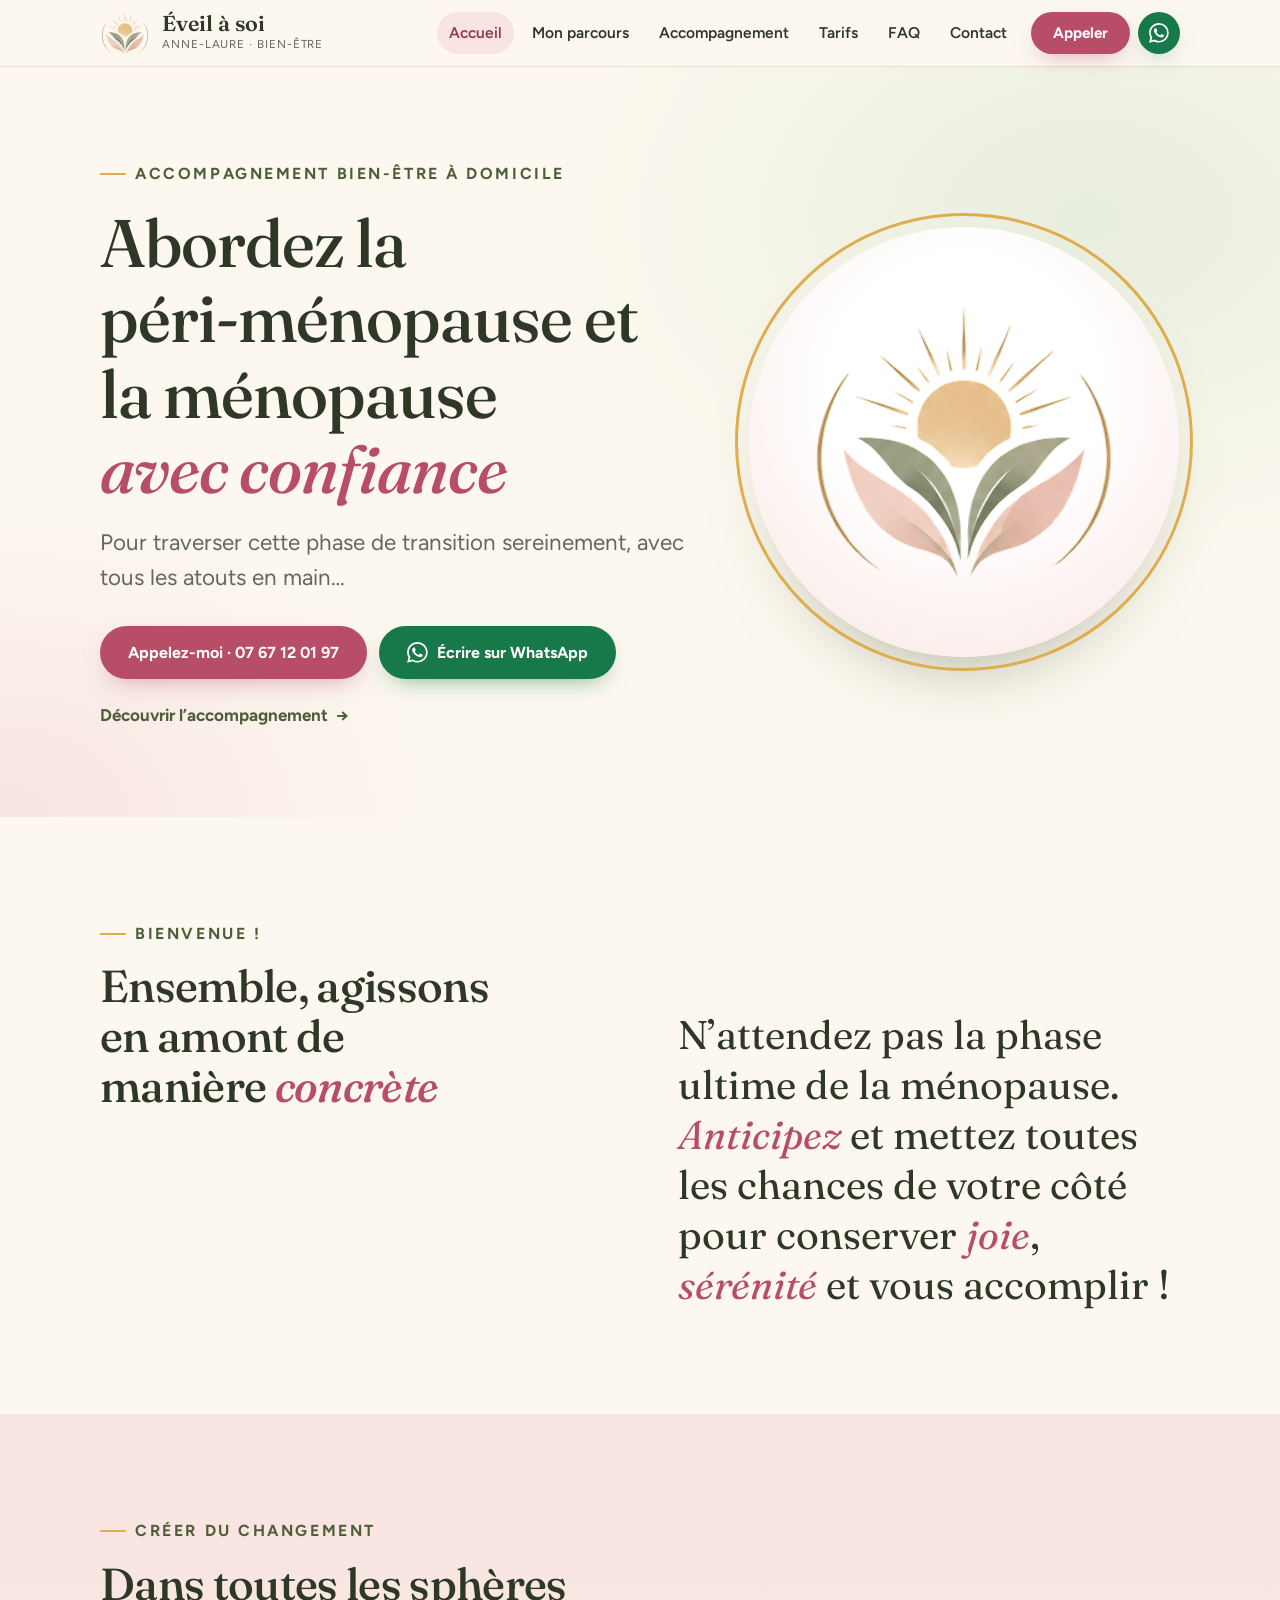
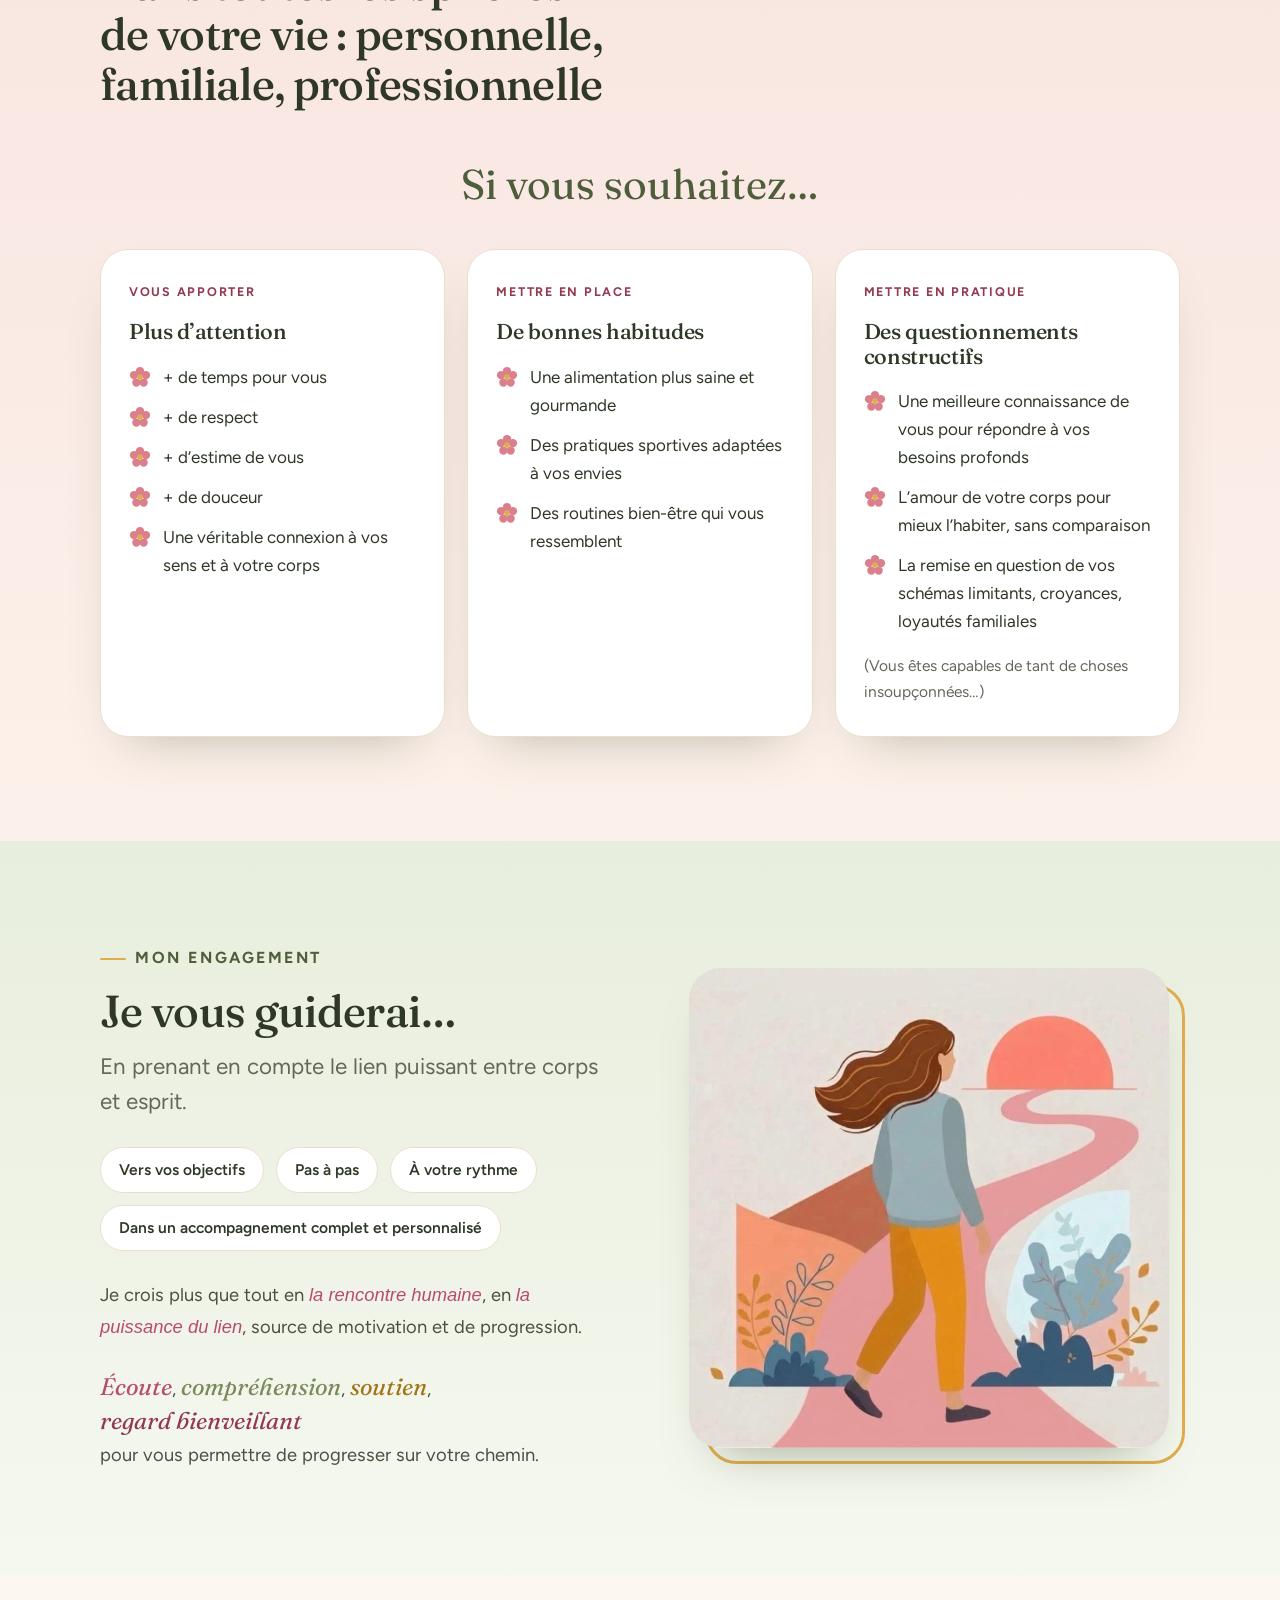
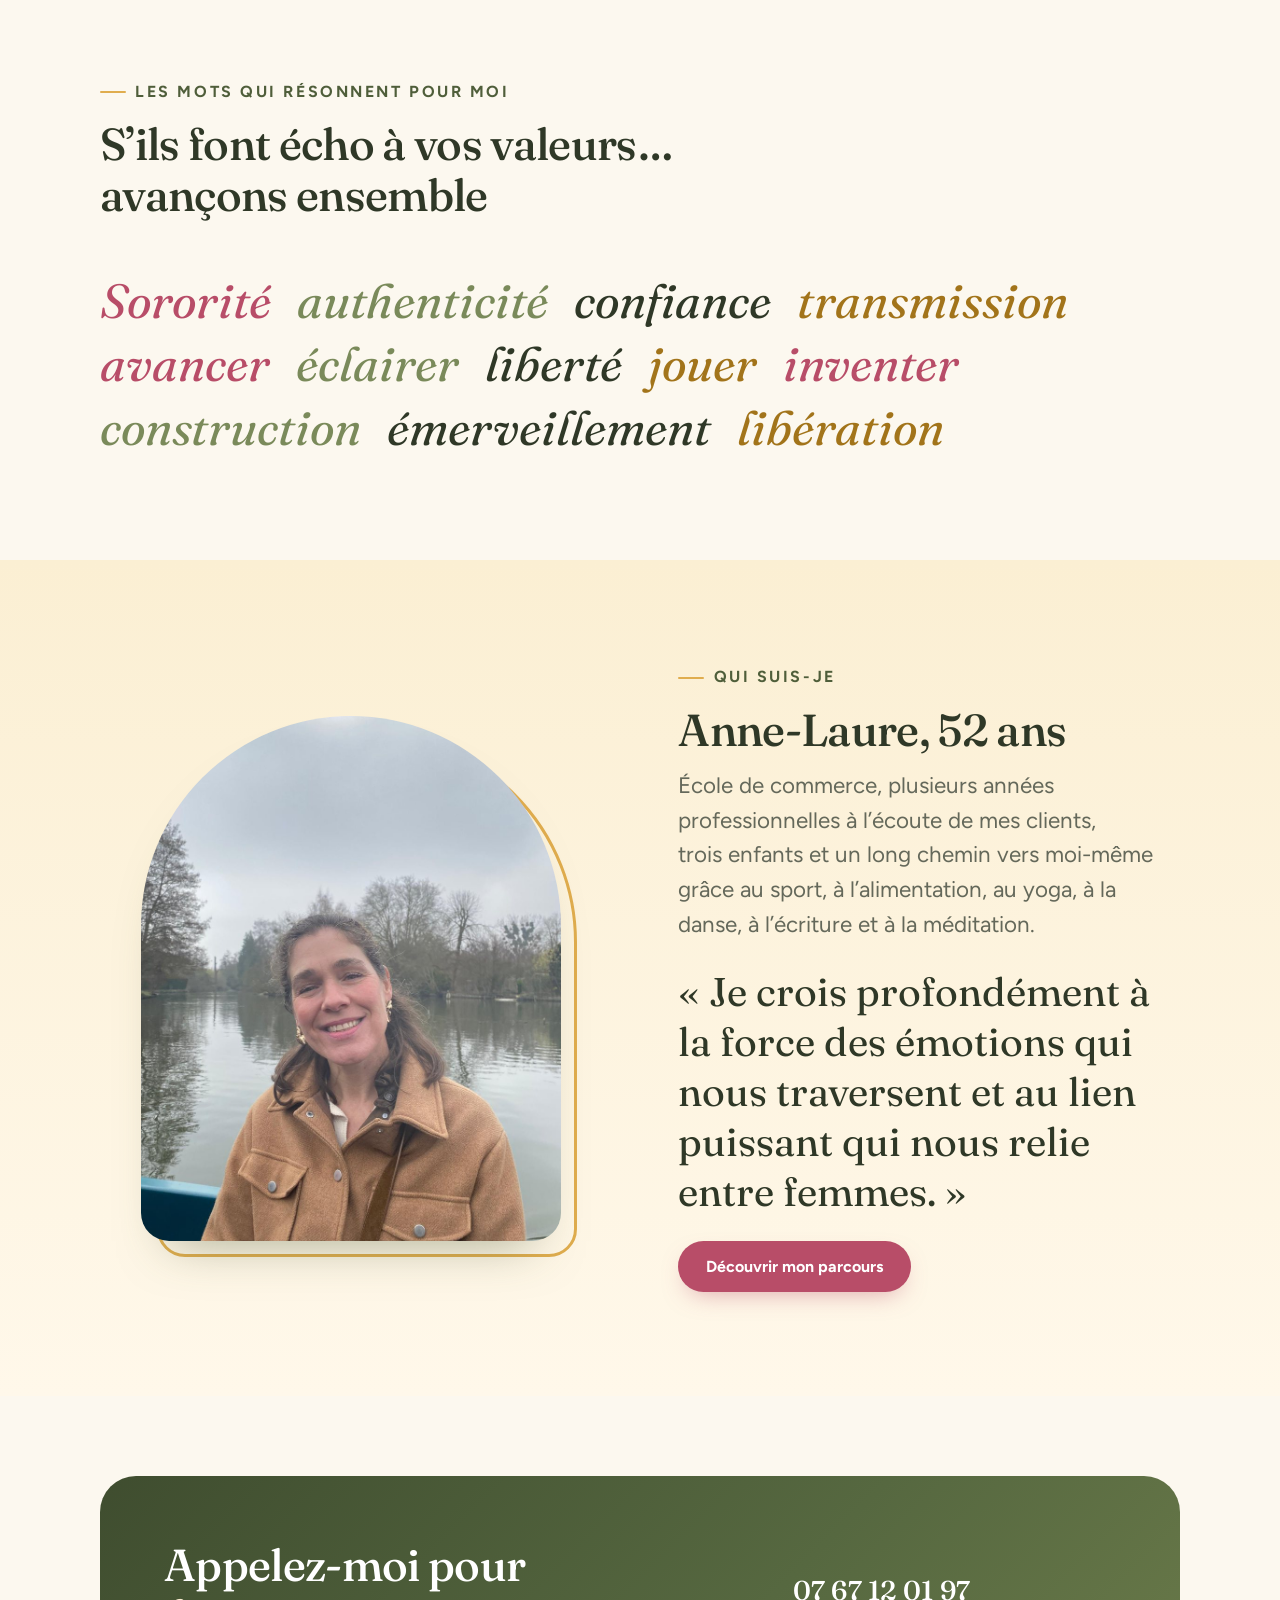
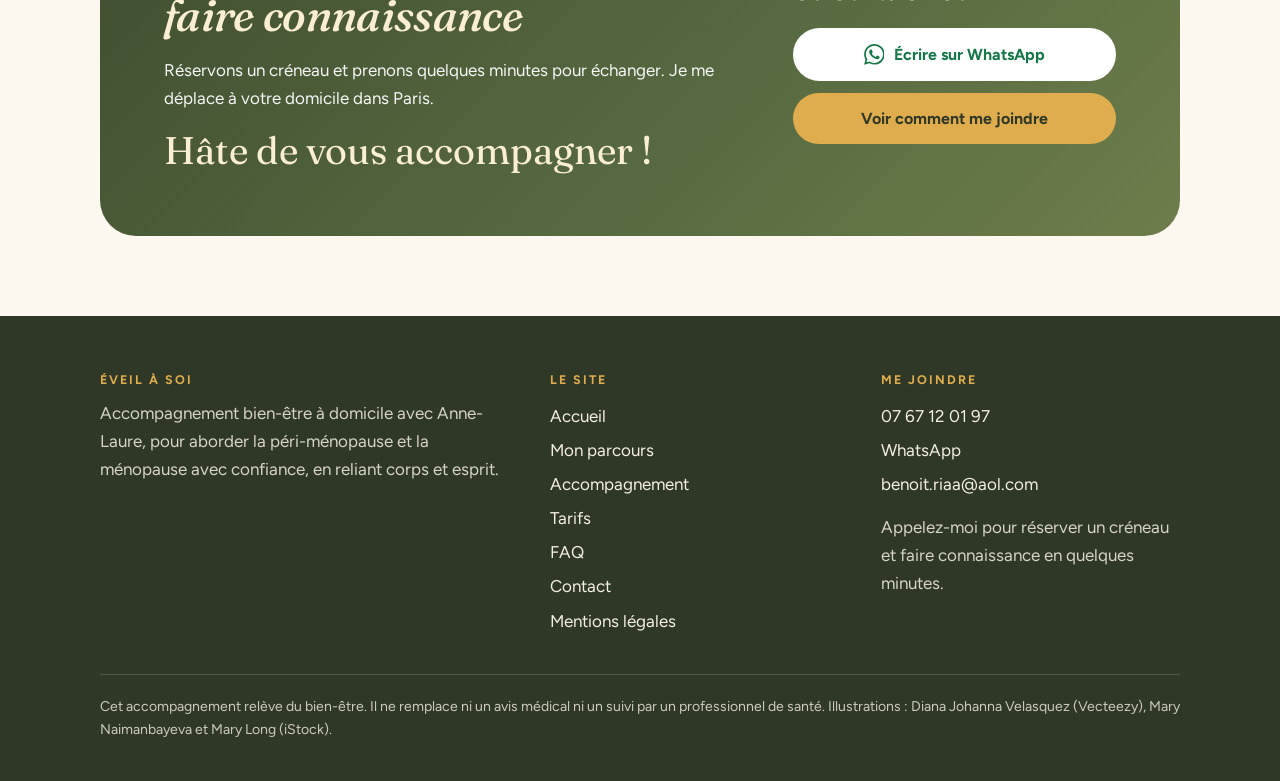
==== commit 9e6d48b8: "Add files via upload" ====
--- a/index.html
+++ b/index.html
@@ -35,7 +35,7 @@
 <p class="engage">Je crois plus que tout en <span class="pk">la rencontre humaine</span>, en <span class="pk">la puissance du lien</span>, source de motivation et de progression.</p>
 <p class="engage"><span class="kw k1">Écoute</span>, <span class="kw k2">compréhension</span>, <span class="kw k3">soutien</span>, <span class="kw k4">regard bienveillant</span><br>pour vous permettre de progresser sur votre chemin.</p>
 </div>
-<figure class="art wide"><img src="chemin-lumiere.jpg" alt="Illustration : une femme de dos marche sur un chemin sinueux vers un soleil qui se lève, entre collines et fleurs" width="1200" height="656" loading="lazy" decoding="async"></figure>
+<figure class="art"><img src="femme-chemin.jpg" alt="Illustration : une femme marche sur un chemin sinueux vers un soleil qui se lève, entre collines et feuillages" width="960" height="960" loading="lazy" decoding="async"></figure>
 </div></section>
 
 <section class="section"><div class="wrap">
@@ -61,5 +61,5 @@
 <div><h4>Le site</h4><a href="index.html">Accueil</a><a href="a-propos.html">Mon parcours</a><a href="accompagnement.html">Accompagnement</a><a href="tarifs.html">Tarifs</a><a href="faq.html">FAQ</a><a href="contact.html">Contact</a><a href="mentions-legales.html">Mentions légales</a></div>
 <div><h4>Me joindre</h4><a href="tel:+33767120197">07 67 12 01 97</a><a href="https://wa.me/33767120197?text=Bonjour%20Anne-Laure%2C%20j%E2%80%99ai%20d%C3%A9couvert%20votre%20site%20%C2%AB%20%C3%89veil%20%C3%A0%20soi%20%C2%BB%20et%20j%E2%80%99aimerais%20en%20savoir%20plus." target="_blank" rel="noopener noreferrer">WhatsApp</a><a href="mailto:benoit.riaa@aol.com">benoit.riaa@aol.com</a><p>Appelez-moi pour réserver un créneau et faire connaissance en quelques minutes.</p></div>
 </div>
-<p class="legal">Cet accompagnement relève du bien-être. Il ne remplace ni un avis médical ni un suivi par un professionnel de santé. Illustrations : Diana Johanna Velasquez, Vecteezy.</p>
+<p class="legal">Cet accompagnement relève du bien-être. Il ne remplace ni un avis médical ni un suivi par un professionnel de santé. Illustrations : Diana Johanna Velasquez (Vecteezy), Mary Naimanbayeva et Mary Long (iStock).</p>
 </div></footer></div><script src="site.js"></script></body></html>
--- a/style.css
+++ b/style.css
@@ -254,3 +254,6 @@
 .kw{white-space:nowrap;font-family:var(--display);font-size:1.3em;font-style:italic;line-height:1.3}
 .k1{color:var(--peony)}.k2{color:var(--leaf)}.k3{color:#a2741a}.k4{color:var(--peony-deep)}
 @media (max-width:860px){.welcome-r{padding-top:0}}
+
+.art.std{width:min(100%,540px)}
+.art.std img{aspect-ratio:612/471}
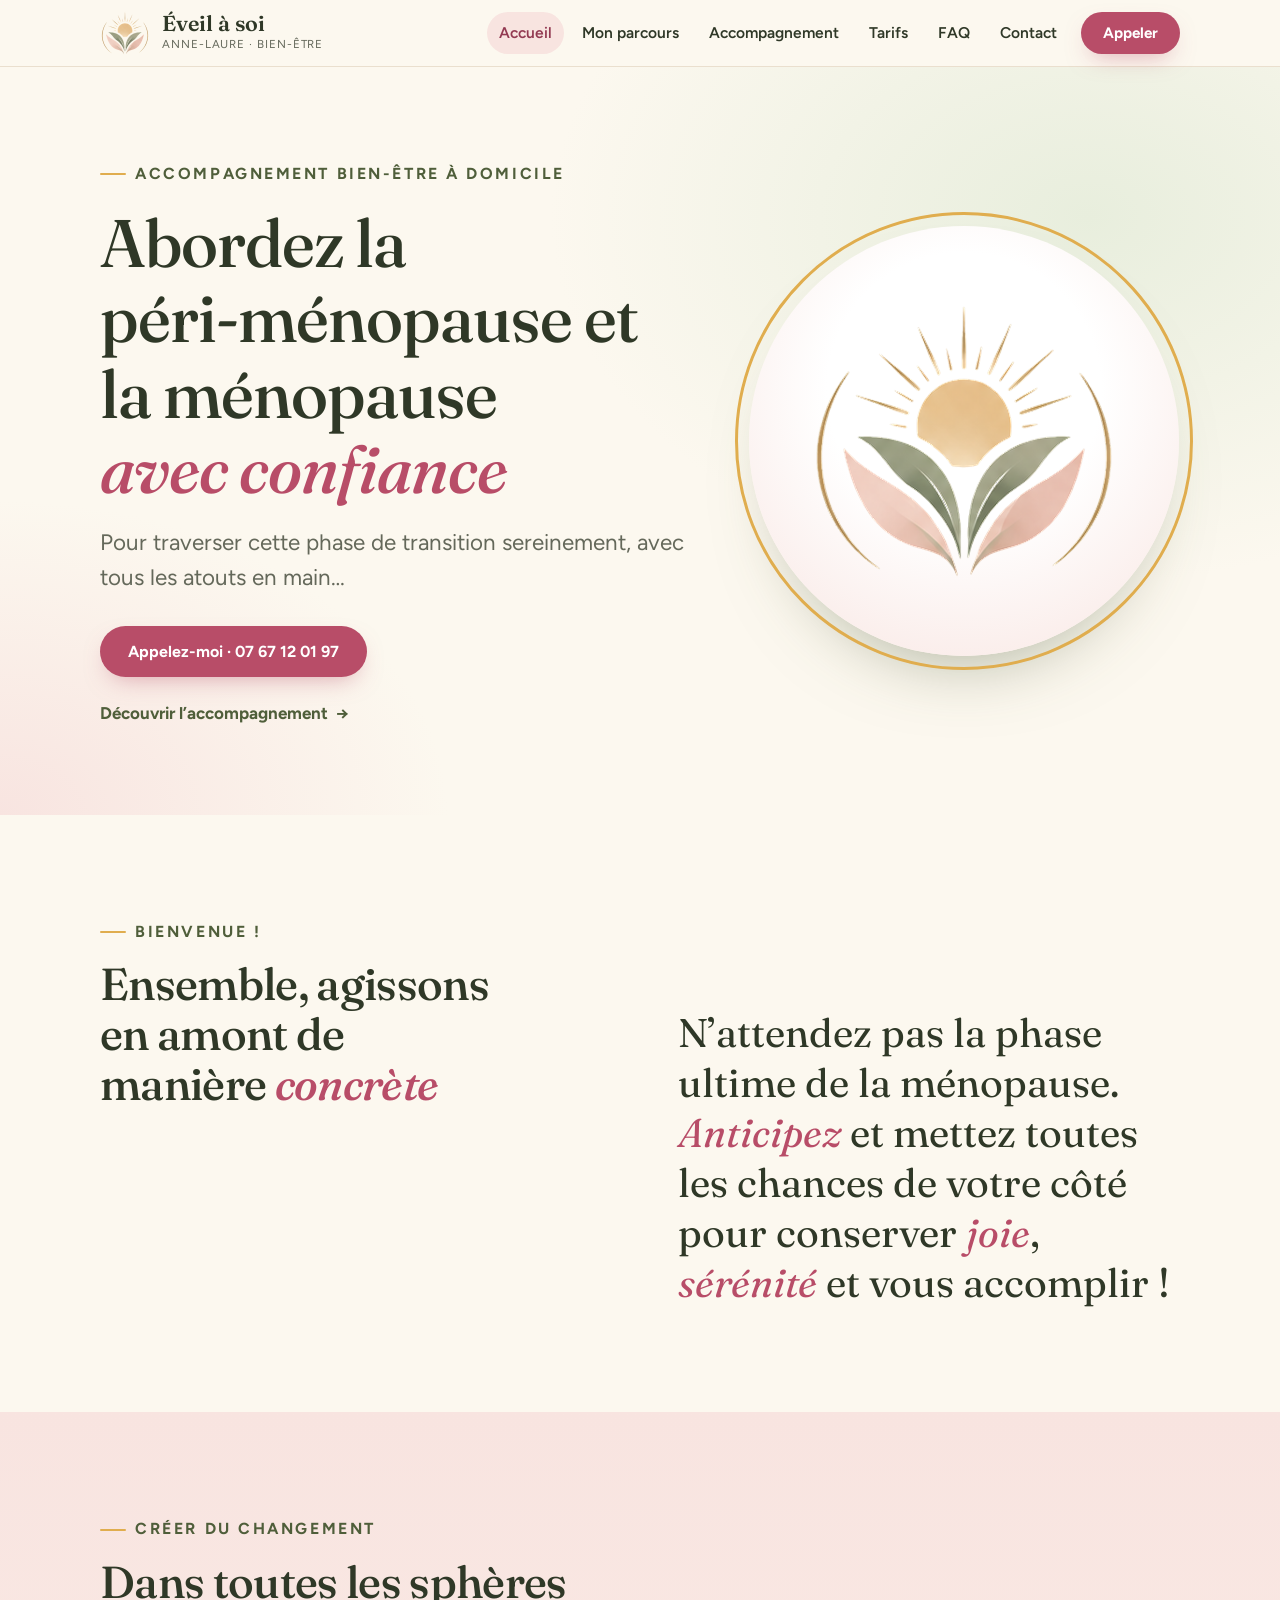
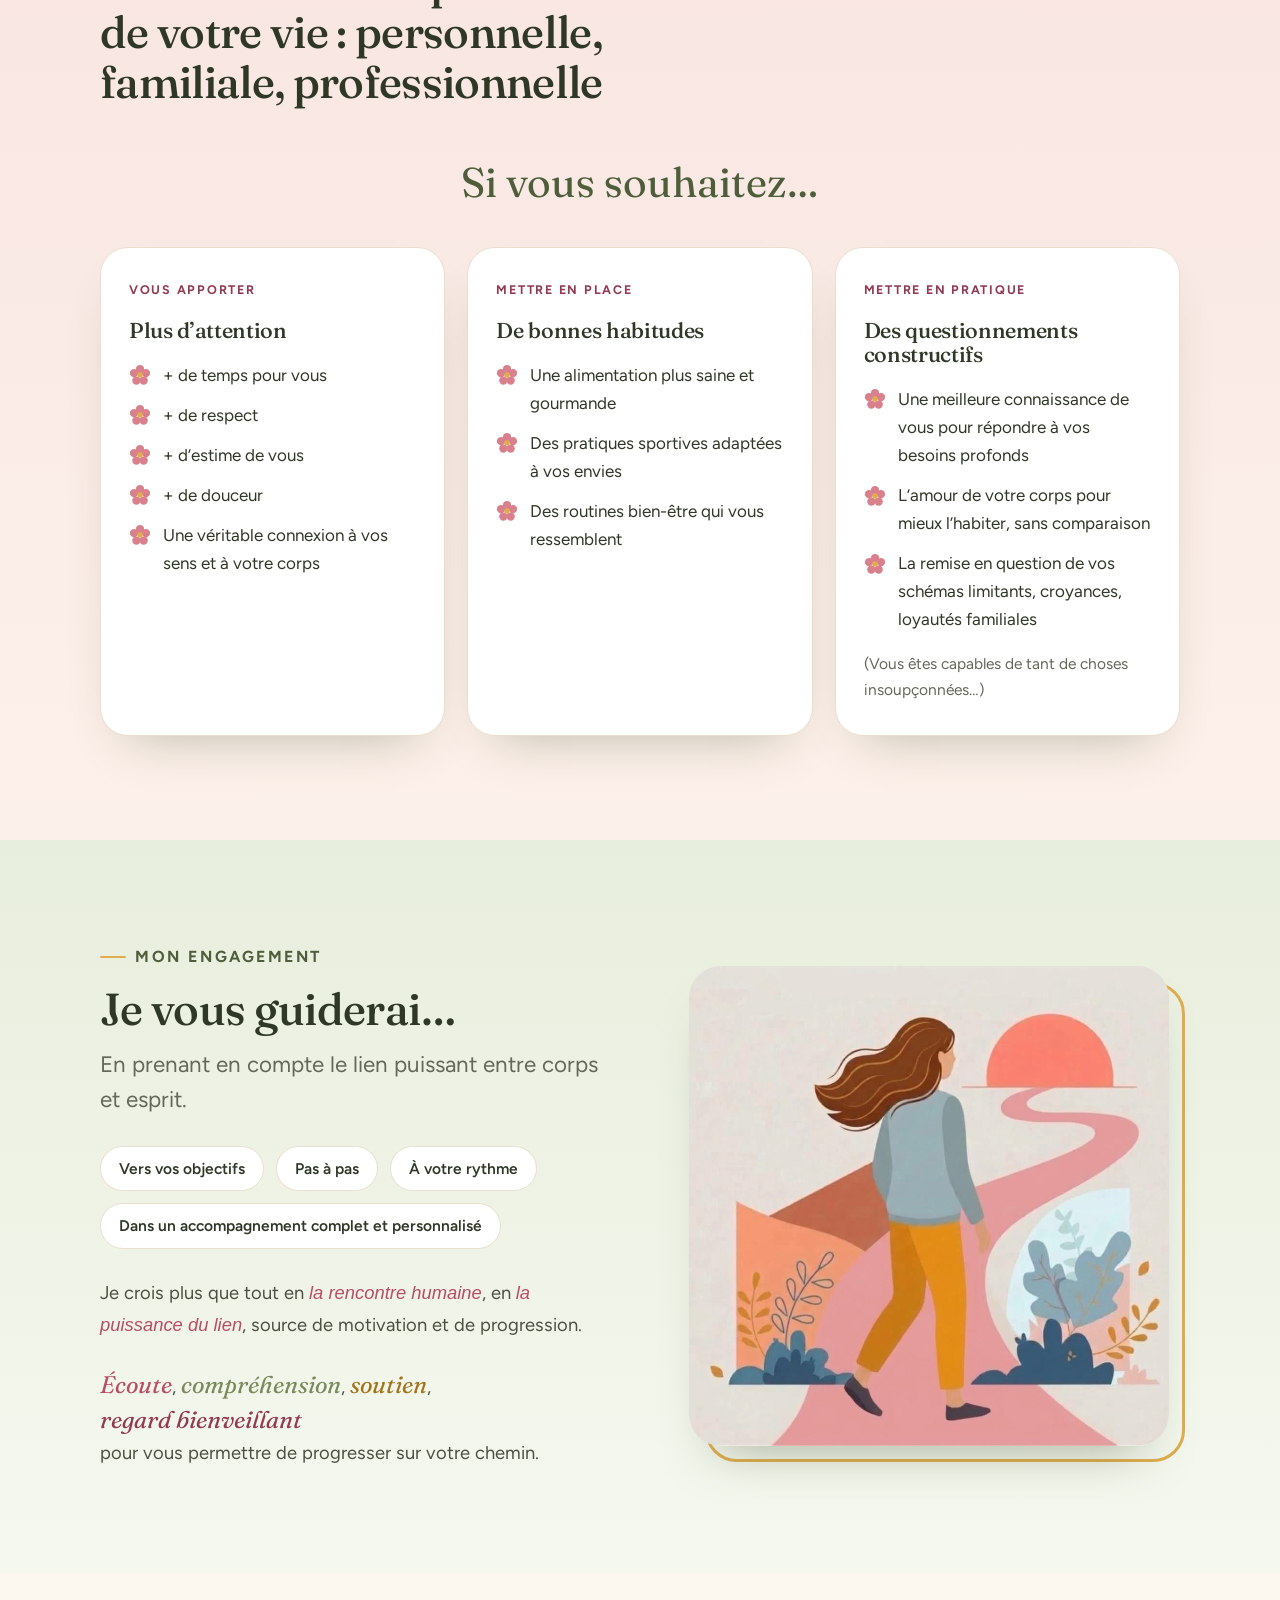
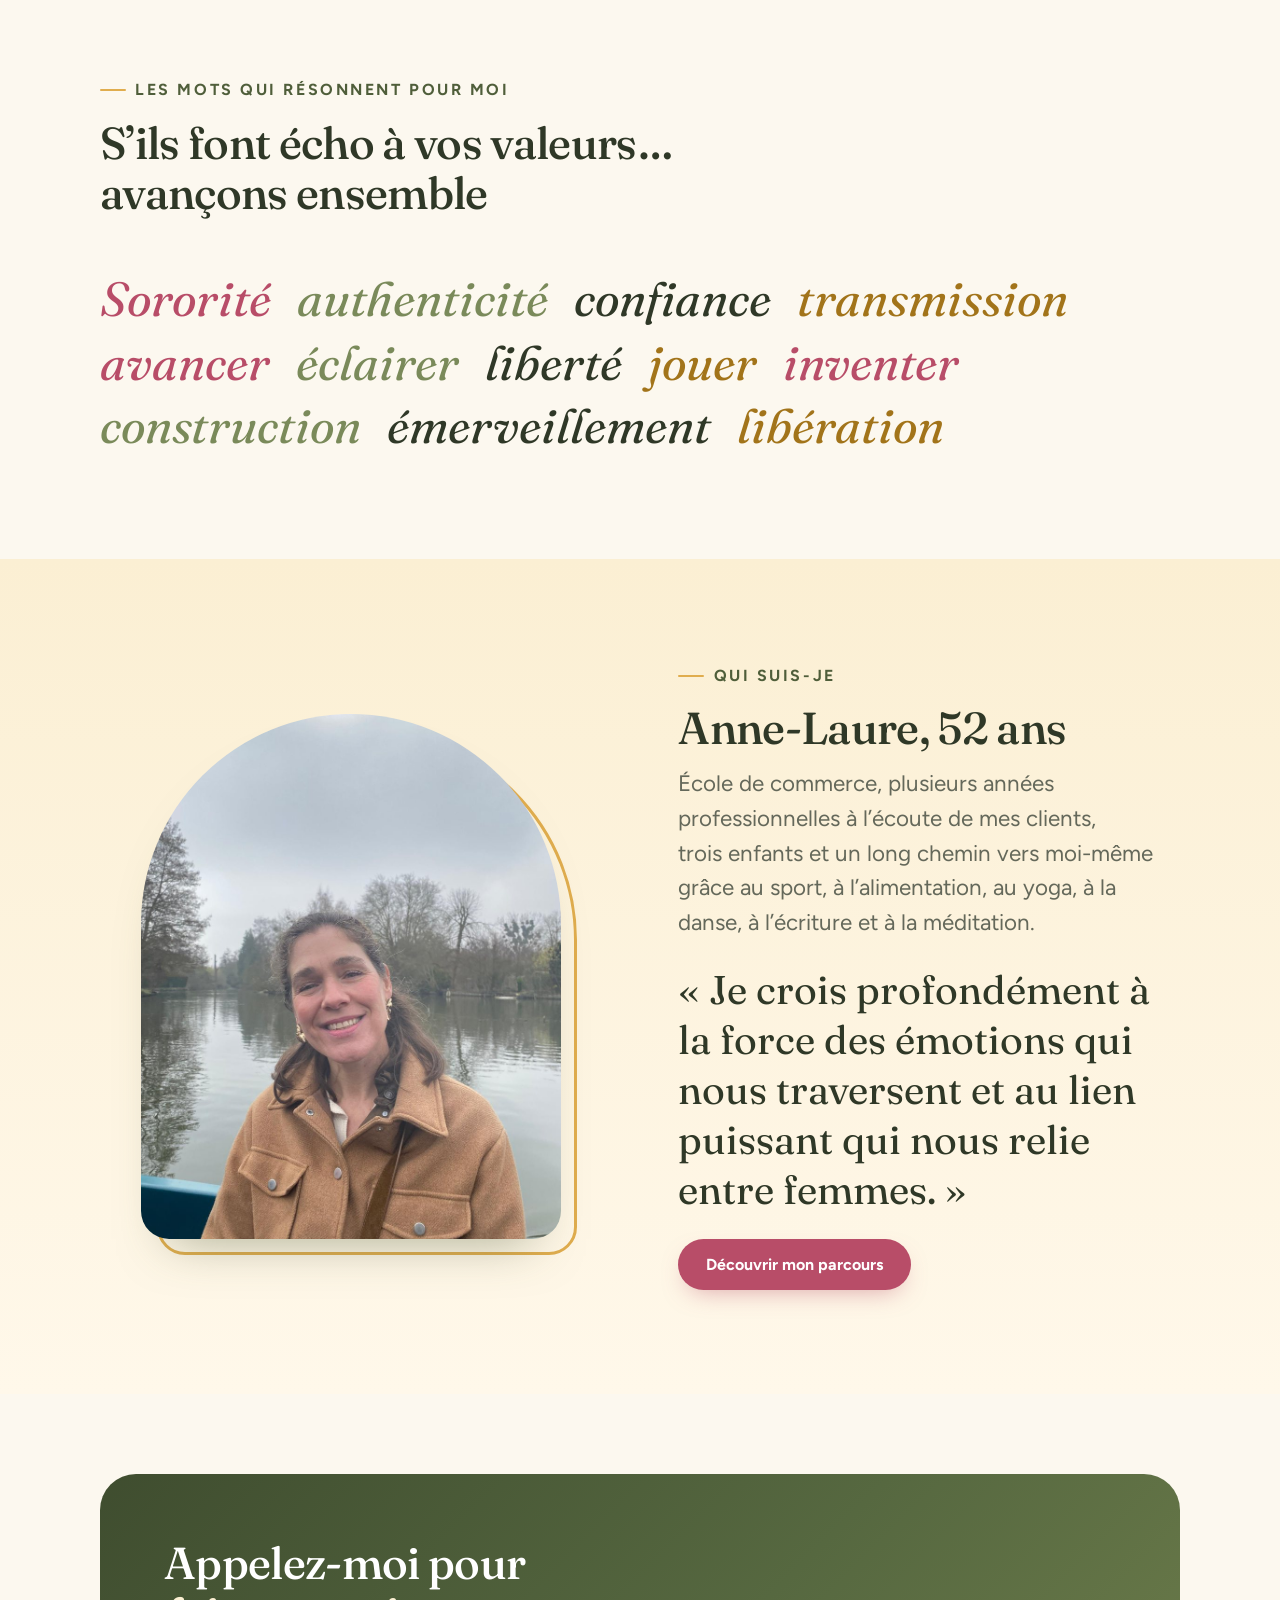
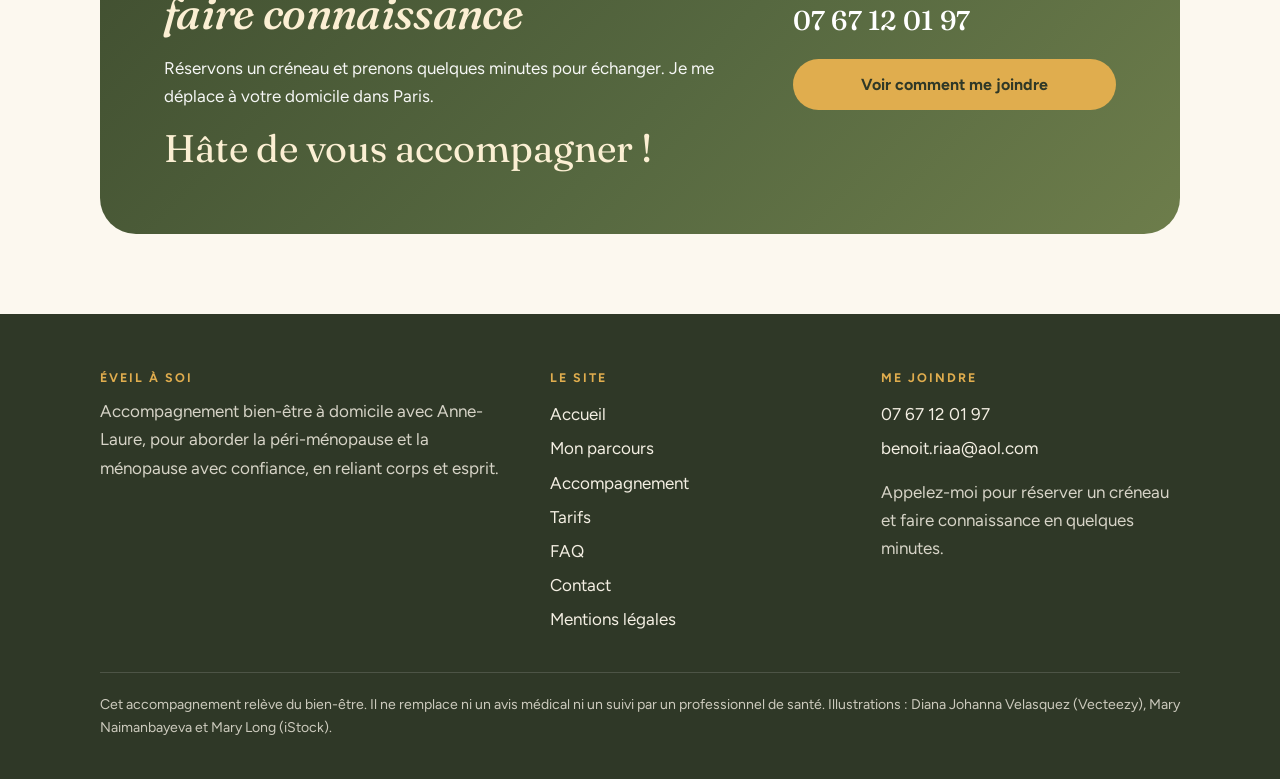
==== commit aab09cf4: "Add files via upload" ====
--- a/index.html
+++ b/index.html
@@ -1,14 +1,14 @@
 <!doctype html><html lang="fr"><head><meta charset="utf-8"><meta name="viewport" content="width=device-width,initial-scale=1,viewport-fit=cover"><title>Éveil à soi Bien-être Paris 15e</title><meta name="description" content="Éveil à soi, accompagnement bien-être à domicile à Paris 15e pour aborder la péri-ménopause et la ménopause avec confiance."><meta name="theme-color" content="#b84d68"><link rel="icon" href="favicon.png" type="image/png"><link rel="apple-touch-icon" href="apple-touch-icon.png"><meta property="og:type" content="website"><meta property="og:locale" content="fr_FR"><meta property="og:title" content="Éveil à soi Bien-être Paris 15e"><meta property="og:description" content="Éveil à soi, accompagnement bien-être à domicile à Paris 15e pour aborder la péri-ménopause et la ménopause avec confiance."><meta property="og:image" content="https://annelaureriaudsimon-web.github.io/annelaure-bienetre/apercu-eveil.jpg"><meta property="og:image:width" content="1200"><meta property="og:image:height" content="630"><meta property="og:image:alt" content="Éveil à soi : un soleil se lève sur deux feuilles vertes et deux pétales roses"><meta name="twitter:card" content="summary_large_image"><link rel="canonical" href="https://annelaureriaudsimon-web.github.io/annelaure-bienetre/"><meta property="og:url" content="https://annelaureriaudsimon-web.github.io/annelaure-bienetre/"><link rel="preconnect" href="https://fonts.googleapis.com"><link rel="preconnect" href="https://fonts.gstatic.com" crossorigin><link rel="stylesheet" href="https://fonts.googleapis.com/css2?family=Figtree:wght@400;600;700&family=Fraunces:ital,opsz,wght@0,9..144,400;0,9..144,500;0,9..144,600;1,9..144,400;1,9..144,500&display=swap"><link rel="stylesheet" href="style.css"></head><body><div class="page"><header class="site-header"><div class="wrap bar">
 <a class="brand" href="index.html"><img src="logo-eveil-petit.png" alt="" width="200" height="184"><span><b>Éveil à soi</b><small>Anne-Laure · Bien-être</small></span></a>
 <button class="menu-btn" type="button" aria-expanded="false" aria-controls="nav">Menu</button>
-<nav class="nav" id="nav" aria-label="Navigation principale"><a class="link" href="index.html" aria-current="page">Accueil</a><a class="link" href="a-propos.html">Mon parcours</a><a class="link" href="accompagnement.html">Accompagnement</a><a class="link" href="tarifs.html">Tarifs</a><a class="link" href="faq.html">FAQ</a><a class="link" href="contact.html">Contact</a><div class="nav-cta"><a class="btn btn-main btn-sm" href="tel:+33767120197">Appeler</a><a class="btn btn-wa btn-sm" href="https://wa.me/33767120197?text=Bonjour%20Anne-Laure%2C%20j%E2%80%99ai%20d%C3%A9couvert%20votre%20site%20%C2%AB%20%C3%89veil%20%C3%A0%20soi%20%C2%BB%20et%20j%E2%80%99aimerais%20en%20savoir%20plus." target="_blank" rel="noopener noreferrer" aria-label="Écrire sur WhatsApp" title="Écrire sur WhatsApp"><svg viewBox="0 0 24 24" aria-hidden="true" focusable="false"><path d="M17.472 14.382c-.297-.149-1.758-.867-2.03-.967-.273-.099-.471-.148-.67.15-.197.297-.767.966-.94 1.164-.173.199-.347.223-.644.075-.297-.15-1.255-.463-2.39-1.475-.883-.788-1.48-1.761-1.653-2.059-.173-.297-.018-.458.13-.606.134-.133.298-.347.446-.52.149-.174.198-.298.298-.497.099-.198.05-.371-.025-.52-.075-.149-.669-1.612-.916-2.207-.242-.579-.487-.5-.669-.51-.173-.008-.371-.01-.57-.01-.198 0-.52.074-.792.372-.272.297-1.04 1.016-1.04 2.479 0 1.462 1.065 2.875 1.213 3.074.149.198 2.096 3.2 5.077 4.487.709.306 1.262.489 1.694.625.712.227 1.36.195 1.871.118.571-.085 1.758-.719 2.006-1.413.248-.694.248-1.289.173-1.413-.074-.124-.272-.198-.57-.347m-5.421 7.403h-.004a9.87 9.87 0 01-5.031-1.378l-.361-.214-3.741.982.998-3.648-.235-.374a9.86 9.86 0 01-1.51-5.26c.001-5.45 4.436-9.884 9.888-9.884 2.64 0 5.122 1.03 6.988 2.898a9.825 9.825 0 012.893 6.994c-.003 5.45-4.437 9.884-9.885 9.884m8.413-18.297A11.815 11.815 0 0012.05 0C5.495 0 .16 5.335.157 11.892c0 2.096.547 4.142 1.588 5.945L.057 24l6.305-1.654a11.882 11.882 0 005.683 1.448h.005c6.554 0 11.89-5.335 11.893-11.893a11.821 11.821 0 00-3.48-8.413Z"/></svg><span class="wa-label">WhatsApp</span></a></div></nav>
+<nav class="nav" id="nav" aria-label="Navigation principale"><a class="link" href="index.html" aria-current="page">Accueil</a><a class="link" href="a-propos.html">Mon parcours</a><a class="link" href="accompagnement.html">Accompagnement</a><a class="link" href="tarifs.html">Tarifs</a><a class="link" href="faq.html">FAQ</a><a class="link" href="contact.html">Contact</a><div class="nav-cta"><a class="btn btn-main btn-sm" href="tel:+33767120197">Appeler</a></div></nav>
 </div></header><main>
 <section class="hero"><div class="wrap hero-grid">
 <div>
 <span class="eyebrow">Accompagnement bien-être à domicile</span>
 <h1>Abordez la <span class="nw">péri-ménopause</span> et la ménopause <em>avec confiance</em></h1>
 <p class="lead">Pour traverser cette phase de transition sereinement, avec tous les atouts en main…</p>
-<div class="btn-row"><a class="btn btn-main" href="tel:+33767120197">Appelez-moi · 07 67 12 01 97</a><a class="btn btn-wa" href="https://wa.me/33767120197?text=Bonjour%20Anne-Laure%2C%20j%E2%80%99ai%20d%C3%A9couvert%20votre%20site%20%C2%AB%20%C3%89veil%20%C3%A0%20soi%20%C2%BB%20et%20j%E2%80%99aimerais%20en%20savoir%20plus." target="_blank" rel="noopener noreferrer"><svg viewBox="0 0 24 24" aria-hidden="true" focusable="false"><path d="M17.472 14.382c-.297-.149-1.758-.867-2.03-.967-.273-.099-.471-.148-.67.15-.197.297-.767.966-.94 1.164-.173.199-.347.223-.644.075-.297-.15-1.255-.463-2.39-1.475-.883-.788-1.48-1.761-1.653-2.059-.173-.297-.018-.458.13-.606.134-.133.298-.347.446-.52.149-.174.198-.298.298-.497.099-.198.05-.371-.025-.52-.075-.149-.669-1.612-.916-2.207-.242-.579-.487-.5-.669-.51-.173-.008-.371-.01-.57-.01-.198 0-.52.074-.792.372-.272.297-1.04 1.016-1.04 2.479 0 1.462 1.065 2.875 1.213 3.074.149.198 2.096 3.2 5.077 4.487.709.306 1.262.489 1.694.625.712.227 1.36.195 1.871.118.571-.085 1.758-.719 2.006-1.413.248-.694.248-1.289.173-1.413-.074-.124-.272-.198-.57-.347m-5.421 7.403h-.004a9.87 9.87 0 01-5.031-1.378l-.361-.214-3.741.982.998-3.648-.235-.374a9.86 9.86 0 01-1.51-5.26c.001-5.45 4.436-9.884 9.888-9.884 2.64 0 5.122 1.03 6.988 2.898a9.825 9.825 0 012.893 6.994c-.003 5.45-4.437 9.884-9.885 9.884m8.413-18.297A11.815 11.815 0 0012.05 0C5.495 0 .16 5.335.157 11.892c0 2.096.547 4.142 1.588 5.945L.057 24l6.305-1.654a11.882 11.882 0 005.683 1.448h.005c6.554 0 11.89-5.335 11.893-11.893a11.821 11.821 0 00-3.48-8.413Z"/></svg><span>Écrire sur WhatsApp</span></a></div>
+<div class="btn-row"><a class="btn btn-main" href="tel:+33767120197">Appelez-moi · 07 67 12 01 97</a></div>
 <p class="more"><a class="arrow" href="accompagnement.html">Découvrir l’accompagnement</a></p>
 </div>
 <div class="emblem"><img src="logo-eveil.png" alt="Logo Éveil à soi : un soleil se lève sur deux feuilles vertes et deux pétales roses." width="592" height="544"></div>
@@ -53,13 +53,13 @@
 </div></section>
 <div class="wrap cta-wrap"><div class="cta">
 <div style="display:grid;gap:16px"><h2>Appelez-moi pour <em>faire connaissance</em></h2><p>Réservons un créneau et prenons quelques minutes pour échanger. Je me déplace à votre domicile dans Paris.</p><p class="cta-big">Hâte de vous accompagner !</p></div>
-<div class="side"><a class="phone" href="tel:+33767120197">07 67 12 01 97</a><a class="btn btn-wa" href="https://wa.me/33767120197?text=Bonjour%20Anne-Laure%2C%20j%E2%80%99ai%20d%C3%A9couvert%20votre%20site%20%C2%AB%20%C3%89veil%20%C3%A0%20soi%20%C2%BB%20et%20j%E2%80%99aimerais%20en%20savoir%20plus." target="_blank" rel="noopener noreferrer"><svg viewBox="0 0 24 24" aria-hidden="true" focusable="false"><path d="M17.472 14.382c-.297-.149-1.758-.867-2.03-.967-.273-.099-.471-.148-.67.15-.197.297-.767.966-.94 1.164-.173.199-.347.223-.644.075-.297-.15-1.255-.463-2.39-1.475-.883-.788-1.48-1.761-1.653-2.059-.173-.297-.018-.458.13-.606.134-.133.298-.347.446-.52.149-.174.198-.298.298-.497.099-.198.05-.371-.025-.52-.075-.149-.669-1.612-.916-2.207-.242-.579-.487-.5-.669-.51-.173-.008-.371-.01-.57-.01-.198 0-.52.074-.792.372-.272.297-1.04 1.016-1.04 2.479 0 1.462 1.065 2.875 1.213 3.074.149.198 2.096 3.2 5.077 4.487.709.306 1.262.489 1.694.625.712.227 1.36.195 1.871.118.571-.085 1.758-.719 2.006-1.413.248-.694.248-1.289.173-1.413-.074-.124-.272-.198-.57-.347m-5.421 7.403h-.004a9.87 9.87 0 01-5.031-1.378l-.361-.214-3.741.982.998-3.648-.235-.374a9.86 9.86 0 01-1.51-5.26c.001-5.45 4.436-9.884 9.888-9.884 2.64 0 5.122 1.03 6.988 2.898a9.825 9.825 0 012.893 6.994c-.003 5.45-4.437 9.884-9.885 9.884m8.413-18.297A11.815 11.815 0 0012.05 0C5.495 0 .16 5.335.157 11.892c0 2.096.547 4.142 1.588 5.945L.057 24l6.305-1.654a11.882 11.882 0 005.683 1.448h.005c6.554 0 11.89-5.335 11.893-11.893a11.821 11.821 0 00-3.48-8.413Z"/></svg><span>Écrire sur WhatsApp</span></a><a class="btn btn-sun" href="contact.html">Voir comment me joindre</a></div>
+<div class="side"><a class="phone" href="tel:+33767120197">07 67 12 01 97</a><a class="btn btn-sun" href="contact.html">Voir comment me joindre</a></div>
 </div></div>
 </main><footer class="site-footer"><div class="wrap">
 <div class="foot">
 <div><h4>Éveil à soi</h4><p>Accompagnement bien-être à domicile avec Anne-Laure, pour aborder la péri-ménopause et la ménopause avec confiance, en reliant corps et esprit.</p></div>
 <div><h4>Le site</h4><a href="index.html">Accueil</a><a href="a-propos.html">Mon parcours</a><a href="accompagnement.html">Accompagnement</a><a href="tarifs.html">Tarifs</a><a href="faq.html">FAQ</a><a href="contact.html">Contact</a><a href="mentions-legales.html">Mentions légales</a></div>
-<div><h4>Me joindre</h4><a href="tel:+33767120197">07 67 12 01 97</a><a href="https://wa.me/33767120197?text=Bonjour%20Anne-Laure%2C%20j%E2%80%99ai%20d%C3%A9couvert%20votre%20site%20%C2%AB%20%C3%89veil%20%C3%A0%20soi%20%C2%BB%20et%20j%E2%80%99aimerais%20en%20savoir%20plus." target="_blank" rel="noopener noreferrer">WhatsApp</a><a href="mailto:benoit.riaa@aol.com">benoit.riaa@aol.com</a><p>Appelez-moi pour réserver un créneau et faire connaissance en quelques minutes.</p></div>
+<div><h4>Me joindre</h4><a href="tel:+33767120197">07 67 12 01 97</a><a href="mailto:benoit.riaa@aol.com">benoit.riaa@aol.com</a><p>Appelez-moi pour réserver un créneau et faire connaissance en quelques minutes.</p></div>
 </div>
 <p class="legal">Cet accompagnement relève du bien-être. Il ne remplace ni un avis médical ni un suivi par un professionnel de santé. Illustrations : Diana Johanna Velasquez (Vecteezy), Mary Naimanbayeva et Mary Long (iStock).</p>
 </div></footer></div><script src="site.js"></script></body></html>
--- a/style.css
+++ b/style.css
@@ -257,3 +257,19 @@
 
 .art.std{width:min(100%,540px)}
 .art.std img{aspect-ratio:612/471}
+
+/* mon parcours */
+.path .me{display:block;margin-top:8px;color:var(--peony);font-family:var(--display);font-style:italic;font-size:1.15rem}
+.sub{color:var(--soft);font-weight:600;line-height:1.5;margin:6px 0 -6px}
+.dash{list-style:none;margin:0;padding:0;display:grid;gap:10px}
+.dash li{position:relative;padding-left:22px;color:var(--soft);line-height:1.5}
+.dash li::before{content:"–";position:absolute;left:0;color:var(--sun);font-weight:700}
+.mantra{display:grid;gap:10px;margin-top:14px;padding:22px 24px;background:var(--blush);border-radius:20px}
+.mantra em{color:var(--peony)}
+
+.practices{display:grid;gap:22px;margin-top:6px}
+.pr{--c:var(--peony);display:grid;gap:6px;padding:4px 0 4px 18px;border-left:3px solid var(--c)}
+.pr-esprit{--c:var(--leaf-deep)}.pr-art{--c:#a2741a}
+.pr-l{font-size:.8rem;font-weight:700;letter-spacing:.14em;text-transform:uppercase;color:var(--c)}
+.pr p{display:flex;flex-wrap:wrap;gap:2px 20px;margin:0}
+.pr p span{font-family:var(--display);font-style:italic;font-size:1.35rem;line-height:1.4;color:var(--c)}
